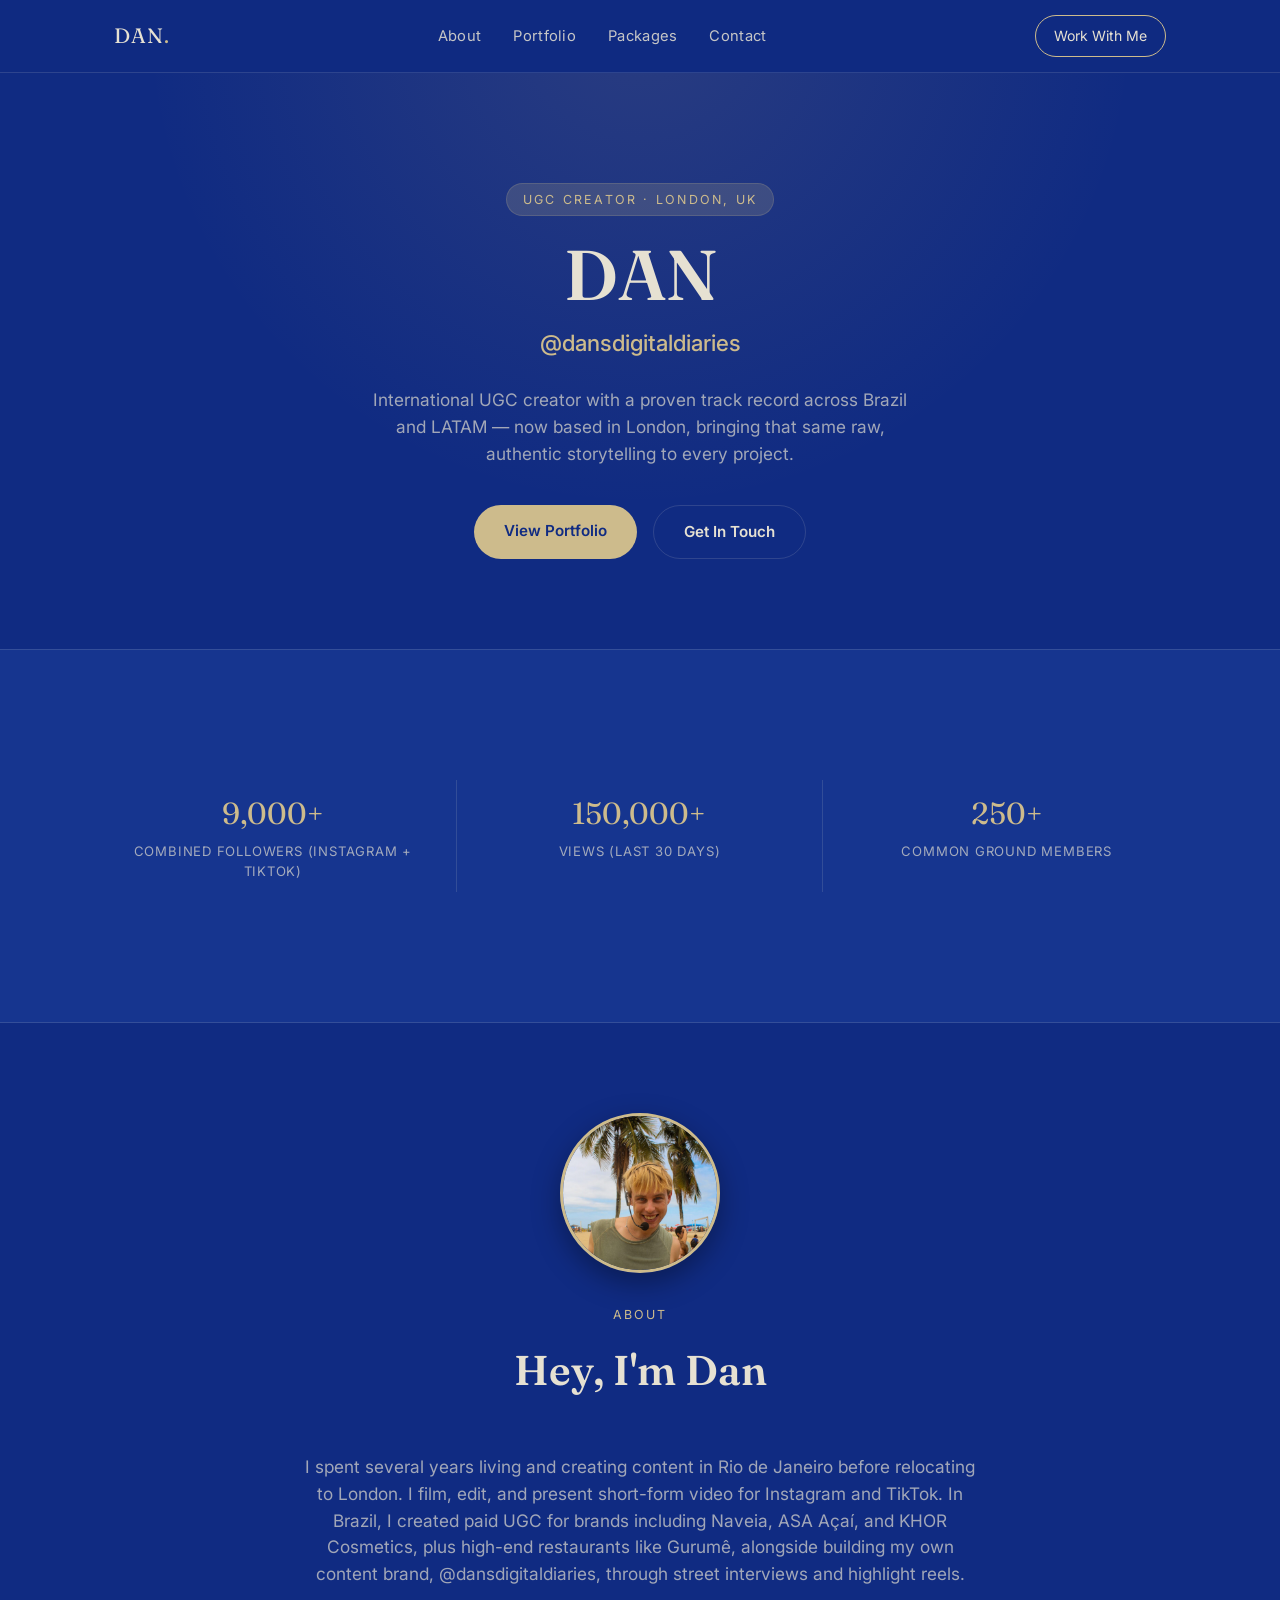
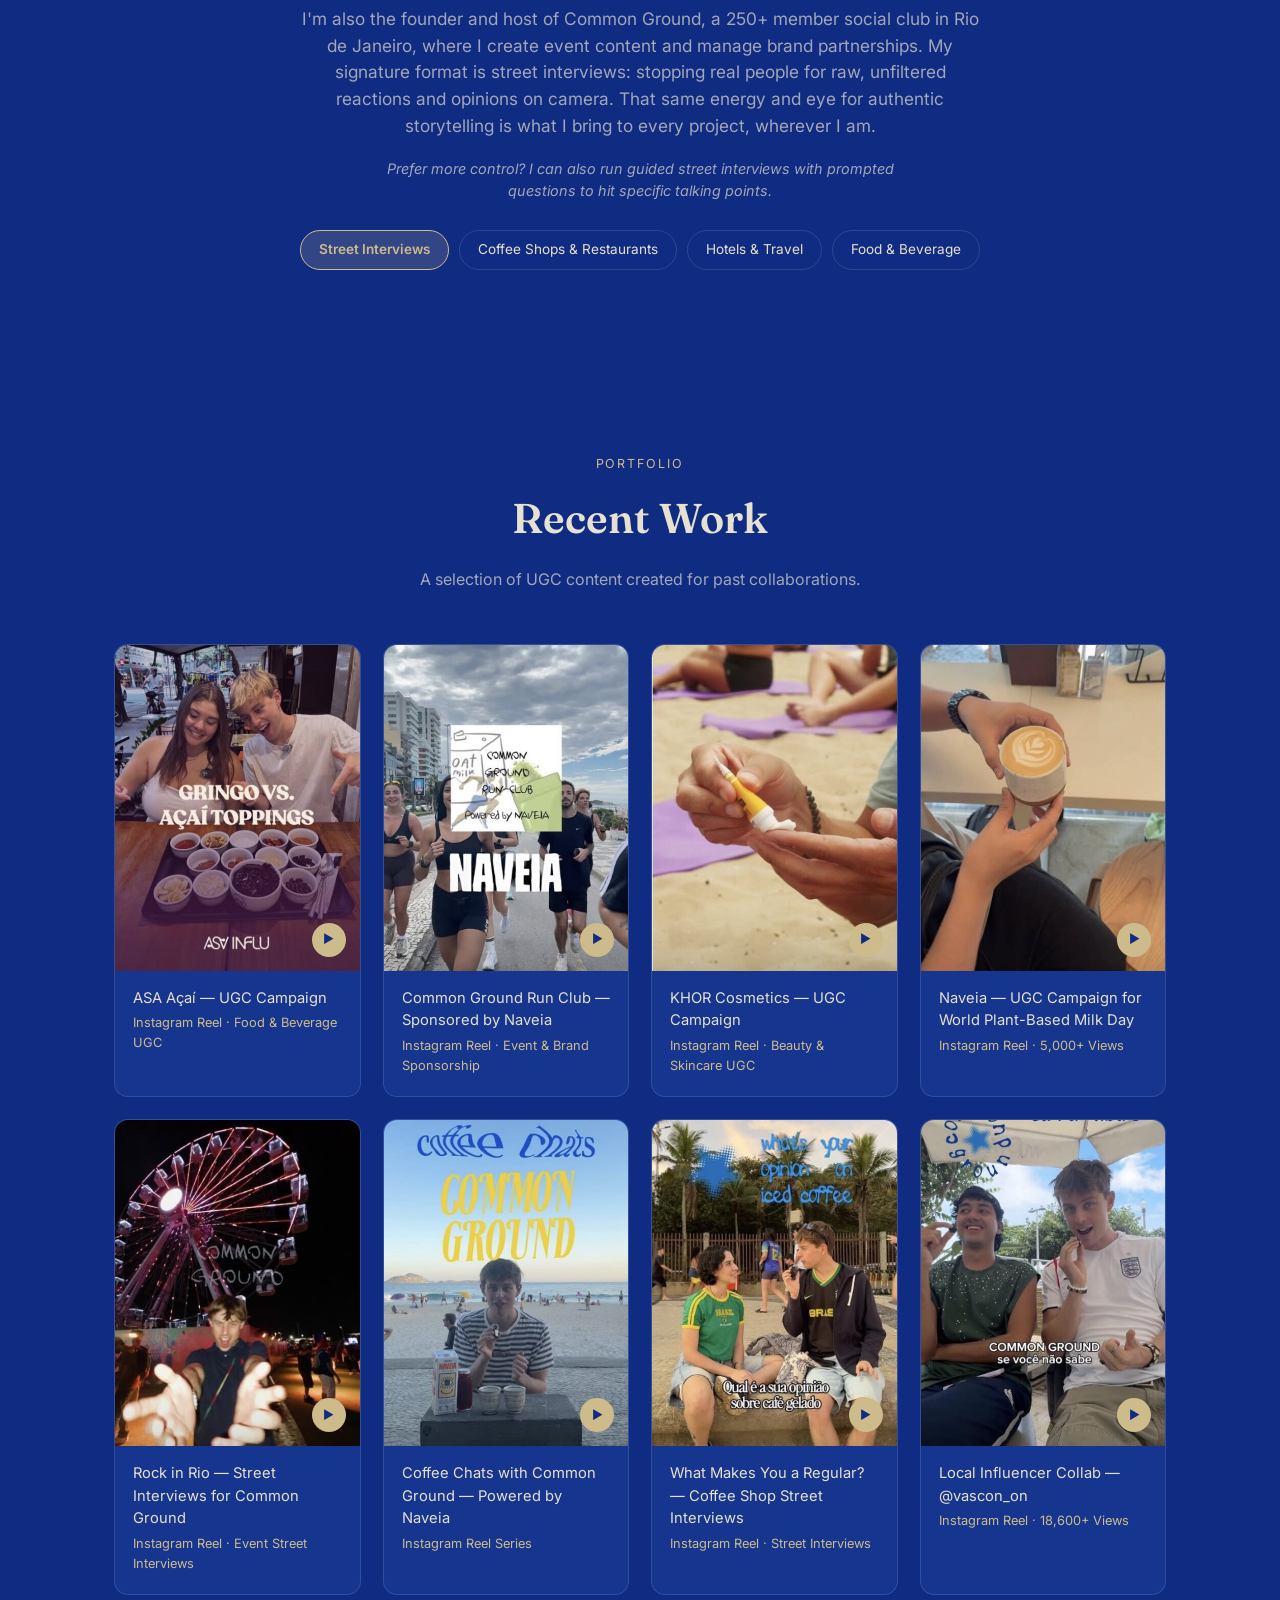
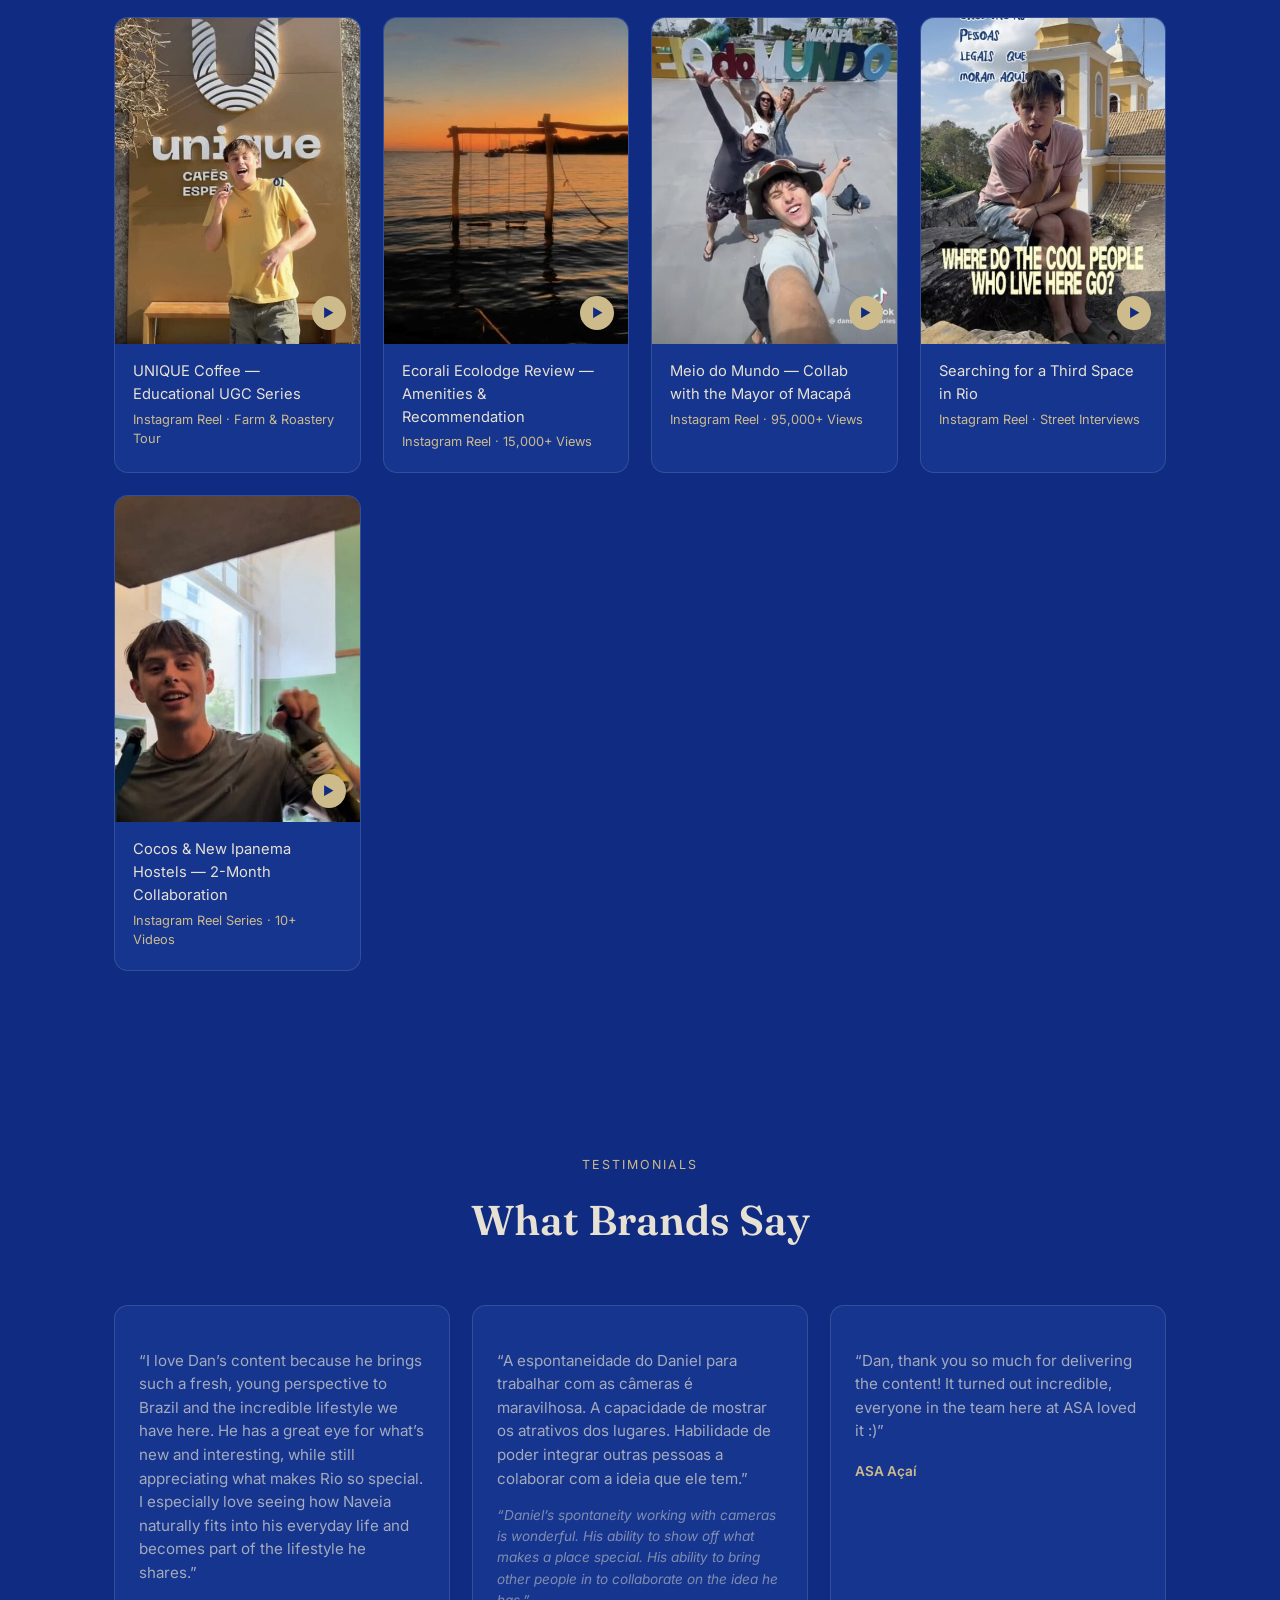
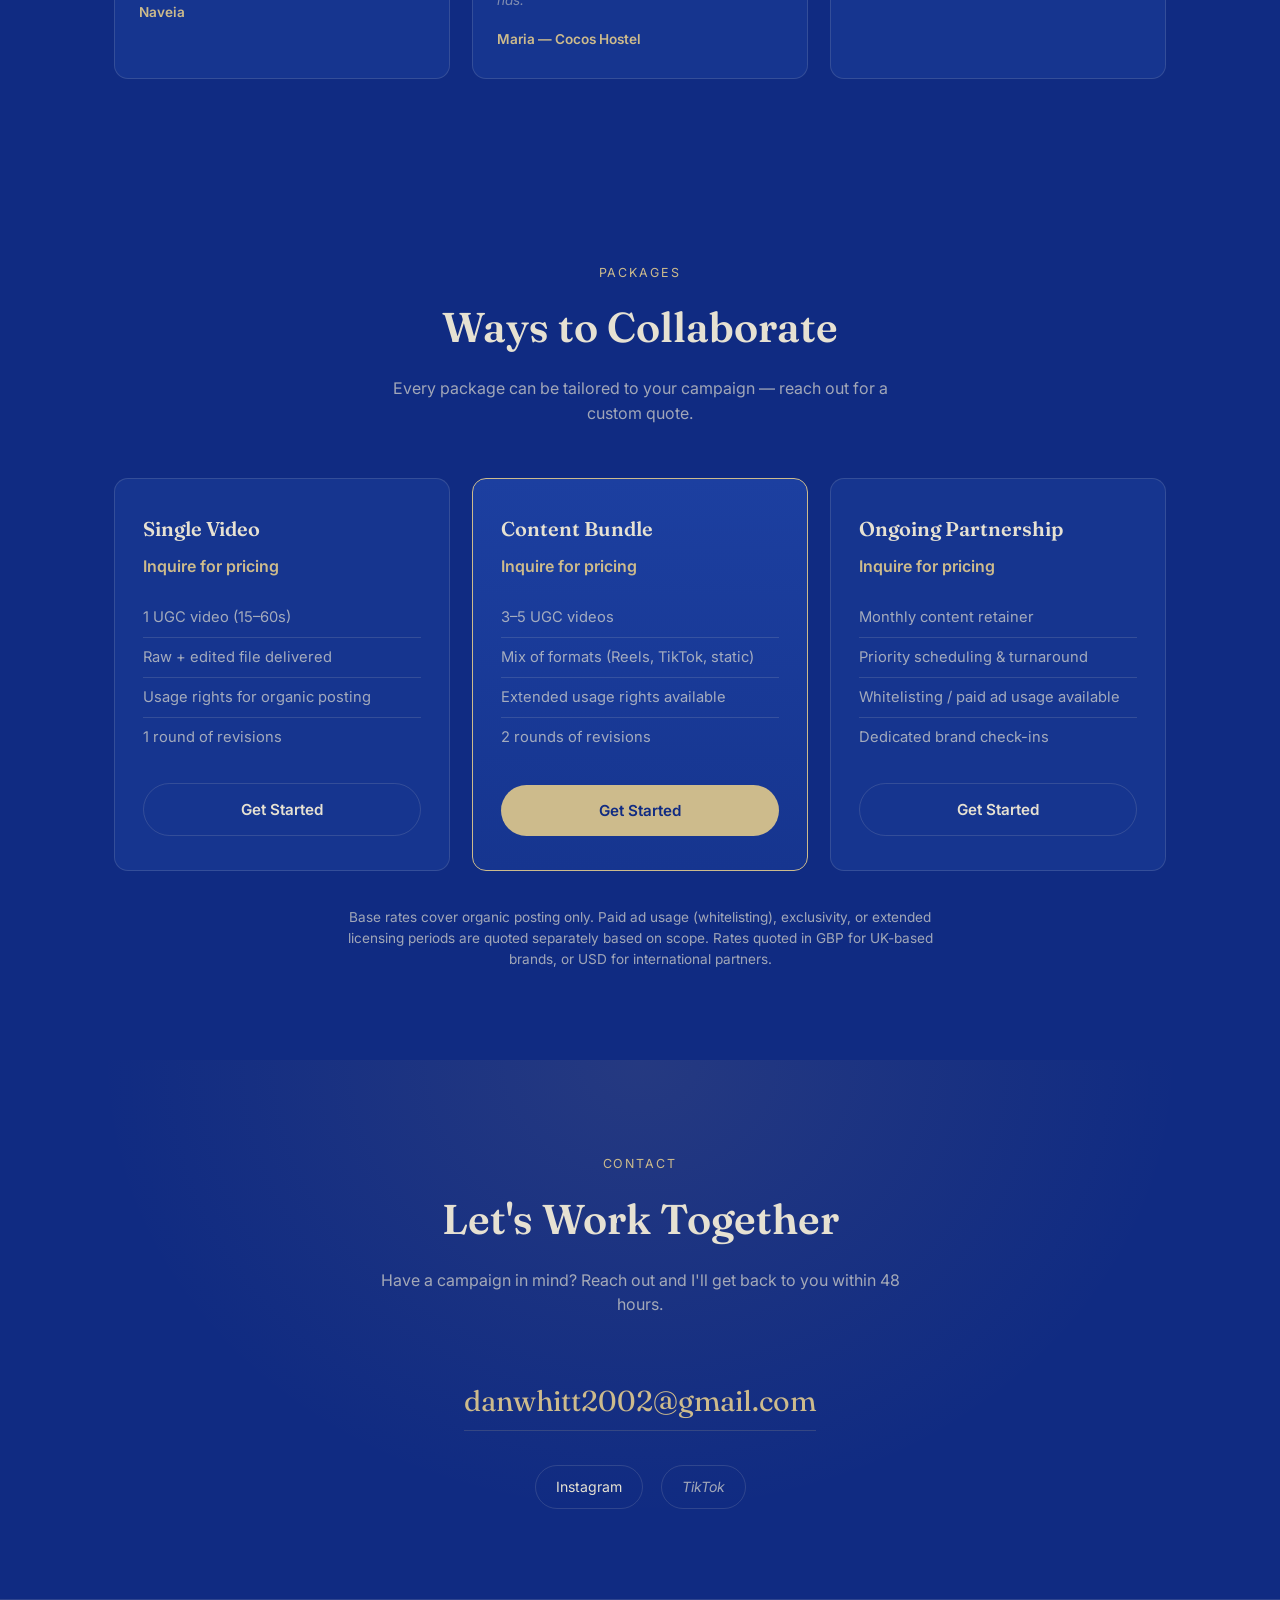
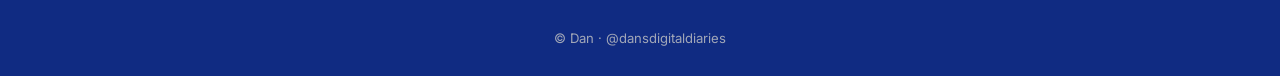
==== index.html @ 5a1e7d9e "Remove YouTube link (not an active platform) Co-Authored-By: Claude Sonnet 5 <noreply@anthropic.com>" ====
<!doctype html>
<html lang="en">
<head>
  <meta charset="UTF-8" />
  <meta name="viewport" content="width=device-width, initial-scale=1.0" />
  <title>DAN — @dansdigitaldiaries | UGC Creator, London</title>
  <meta name="description" content="UGC creator based in London, with a proven track record creating content for hospitality and food &amp; beverage brands across Brazil, Colombia, and Panama." />
  <link rel="preconnect" href="https://fonts.googleapis.com" />
  <link rel="preconnect" href="https://fonts.gstatic.com" crossorigin />
  <link href="https://fonts.googleapis.com/css2?family=Fraunces:wght@500;600&family=Inter:wght@400;500;600;700&display=swap" rel="stylesheet" />
  <link rel="stylesheet" href="styles.css" />
</head>
<body>

  <header id="site-header">
    <nav class="wrap">
      <a href="#top" class="brand">DAN<span>.</span></a>
      <div class="nav-links">
        <a href="#about">About</a>
        <a href="#portfolio">Portfolio</a>
        <a href="#packages">Packages</a>
        <a href="#contact">Contact</a>
      </div>
      <a href="#contact" class="nav-cta">Work With Me</a>
      <button class="menu-toggle" id="menu-toggle" aria-label="Toggle menu">&#9776;</button>
    </nav>
  </header>

  <main id="top">

    <!-- HERO -->
    <section class="hero">
      <div class="wrap">
        <span class="eyebrow">UGC Creator &middot; London, UK</span>
        <h1>DAN</h1>
        <div class="handle">@dansdigitaldiaries</div>
        <p class="tagline">
          International UGC creator with a proven track record across Brazil and
          LATAM &mdash; now based in London, bringing that same raw, authentic
          storytelling to every project.
        </p>
        <div class="hero-ctas">
          <a href="#portfolio" class="btn btn-primary">View Portfolio</a>
          <a href="#contact" class="btn btn-secondary">Get In Touch</a>
        </div>
      </div>
    </section>

    <!-- STATS -->
    <section class="stats">
      <div class="wrap stats-grid">
        <!-- TODO: fill in remaining numbers, or delete stats you don't want to show -->
        <div class="stat">
          <div class="num">9,000+</div>
          <div class="label">Combined Followers (Instagram + TikTok)</div>
        </div>
        <div class="stat">
          <div class="num">150,000+</div>
          <div class="label">Views (Last 30 Days)</div>
        </div>
        <div class="stat">
          <div class="num">250+</div>
          <div class="label">Common Ground Members</div>
        </div>
      </div>
    </section>

    <!-- ABOUT -->
    <section id="about">
      <div class="wrap">
        <div class="about-photo">
          <img src="images/about-photo.jpg" alt="Dan hosting a street interview on the beach in Rio de Janeiro" />
        </div>
        <div class="section-head">
          <span class="eyebrow">About</span>
          <h2>Hey, I'm Dan</h2>
        </div>
        <p class="about-body">
          I spent several years living and creating content in Rio de Janeiro before
          relocating to London. I film, edit, and present short-form video for
          Instagram and TikTok. In Brazil, I created paid UGC for brands including
          Naveia, ASA A&ccedil;a&iacute;, and KHOR Cosmetics, plus high-end restaurants
          like Gurum&ecirc;, alongside building my own content brand,
          @dansdigitaldiaries, through street interviews and highlight reels.
        </p>
        <p class="about-body">
          I'm also the founder and host of Common Ground, a 250+ member social club
          in Rio de Janeiro, where I create event content and manage brand partnerships.
          My signature format is street interviews: stopping real people for raw,
          unfiltered reactions and opinions on camera. That same energy and eye for
          authentic storytelling is what I bring to every project, wherever I am.
        </p>
        <p class="about-note">
          Prefer more control? I can also run guided street interviews with prompted
          questions to hit specific talking points.
        </p>
        <div class="niche-tags">
          <span class="niche-specialty">Street Interviews</span>
          <span>Coffee Shops &amp; Restaurants</span>
          <span>Hotels &amp; Travel</span>
          <span>Food &amp; Beverage</span>
        </div>
      </div>
    </section>

    <!-- PORTFOLIO -->
    <section id="portfolio">
      <div class="wrap">
        <div class="section-head">
          <span class="eyebrow">Portfolio</span>
          <h2>Recent Work</h2>
          <p>A selection of UGC content created for past collaborations.</p>
        </div>
        <div class="portfolio-grid">
          <!--
            TODO: repeat this card for each piece of content.
            Swap the <a href> for the real video/post link, and replace the thumb text
            with a background-image (or an embedded <iframe> for TikTok/YouTube).
          -->
          <a class="portfolio-card" href="https://www.instagram.com/reel/DfIjsjmS9Ih/?hvrq=MTAxcG14MmdkbHpsYQ==" target="_blank" rel="noopener">
            <div class="portfolio-thumb has-image">
              <img src="images/asa-acai.jpg" alt="Gringo vs. Açaí Toppings — Dan and a friend with a tray of açaí toppings for ASA Açaí" />
            </div>
            <div class="portfolio-info">
              <div class="cap">ASA A&ccedil;a&iacute; &mdash; UGC Campaign</div>
              <div class="meta">Instagram Reel &middot; Food &amp; Beverage UGC</div>
            </div>
          </a>
          <a class="portfolio-card" href="https://www.instagram.com/reel/DeZMuOWSxI6/?jplx=ZDN0OG1sOGdib25m" target="_blank" rel="noopener">
            <div class="portfolio-thumb has-image">
              <img src="images/run-club.jpg" alt="Common Ground Run Club, powered by Naveia, group run along the Rio waterfront" />
            </div>
            <div class="portfolio-info">
              <div class="cap">Common Ground Run Club &mdash; Sponsored by Naveia</div>
              <div class="meta">Instagram Reel &middot; Event &amp; Brand Sponsorship</div>
            </div>
          </a>
          <a class="portfolio-card" href="https://www.instagram.com/reel/Dfap5sQhSQ2/?knvt=dmx6dmtxdDZqaGp2" target="_blank" rel="noopener">
            <div class="portfolio-thumb has-image">
              <img src="images/khor.jpg" alt="Applying KHOR Cosmetics sunscreen on the beach, UGC collab" />
            </div>
            <div class="portfolio-info">
              <div class="cap">KHOR Cosmetics &mdash; UGC Campaign</div>
              <div class="meta">Instagram Reel &middot; Beauty &amp; Skincare UGC</div>
            </div>
          </a>
          <a class="portfolio-card" href="https://www.instagram.com/reel/DcV8kQiJ_xF/?stkn=dXg3em9vYXdtbnZu" target="_blank" rel="noopener">
            <div class="portfolio-thumb has-image">
              <img src="images/naveia-coffee-crawl.jpg" alt="Holding a latte at one of the cafes on the Naveia Rio coffee crawl" />
            </div>
            <div class="portfolio-info">
              <div class="cap">Naveia &mdash; UGC Campaign for World Plant-Based Milk Day</div>
              <div class="meta">Instagram Reel &middot; 5,000+ Views</div>
            </div>
          </a>
          <a class="portfolio-card" href="https://www.instagram.com/reel/Dc1n9Q_y5s_/?jplx=Yzd3ZXZlcWZxMjdy" target="_blank" rel="noopener">
            <div class="portfolio-thumb has-image">
              <img src="images/rock-in-rio.jpg" alt="Dan at Rock in Rio with the festival ferris wheel and Common Ground sign behind him" />
            </div>
            <div class="portfolio-info">
              <div class="cap">Rock in Rio &mdash; Street Interviews for Common Ground</div>
              <div class="meta">Instagram Reel &middot; Event Street Interviews</div>
            </div>
          </a>
          <a class="portfolio-card" href="https://www.instagram.com/reel/DbN8LhvyVzY/?gwpx=MWlobTFpODdrNGFqcA==" target="_blank" rel="noopener">
            <div class="portfolio-thumb has-image">
              <img src="images/coffee-chats.jpg" alt="Coffee Chats with Common Ground, a series powered by Naveia, filmed on Copacabana beach" />
            </div>
            <div class="portfolio-info">
              <div class="cap">Coffee Chats with Common Ground &mdash; Powered by Naveia</div>
              <div class="meta">Instagram Reel Series</div>
            </div>
          </a>
          <a class="portfolio-card" href="https://www.instagram.com/reel/DadVj8aSujp/?hvrq=eWVoeDluNDVndTc=" target="_blank" rel="noopener">
            <div class="portfolio-thumb has-image">
              <img src="images/iced-coffee-opinion.jpg" alt="Dan interviewing someone on their opinion of iced coffee, street interview style" />
            </div>
            <div class="portfolio-info">
              <div class="cap">What Makes You a Regular? &mdash; Coffee Shop Street Interviews</div>
              <div class="meta">Instagram Reel &middot; Street Interviews</div>
            </div>
          </a>
          <a class="portfolio-card" href="https://www.instagram.com/reel/DZxbI_6ySsY/?cnvx=NXN3NHdzdjE2Z3F6" target="_blank" rel="noopener">
            <div class="portfolio-thumb has-image">
              <img src="images/vascon.jpg" alt="Dan and Brazilian influencer @vascon_on introducing Common Ground" />
            </div>
            <div class="portfolio-info">
              <div class="cap">Local Influencer Collab &mdash; @vascon_on</div>
              <div class="meta">Instagram Reel &middot; 18,600+ Views</div>
            </div>
          </a>
          <a class="portfolio-card" href="https://www.instagram.com/reel/Db5sVARS_AE/?stkn=MWN2d3IxZzF5ZnFydg==" target="_blank" rel="noopener">
            <div class="portfolio-thumb has-image">
              <img src="images/unique-coffee.jpg" alt="Dan outside UNIQUE Cafés Especiais in São Lourenço, Minas Gerais" />
            </div>
            <div class="portfolio-info">
              <div class="cap">UNIQUE Coffee &mdash; Educational UGC Series</div>
              <div class="meta">Instagram Reel &middot; Farm &amp; Roastery Tour</div>
            </div>
          </a>
          <a class="portfolio-card" href="https://www.instagram.com/reel/DC9V8kOu9NS/?stkn=MWdoemQwd2xtZWt5Mg==" target="_blank" rel="noopener">
            <div class="portfolio-thumb has-image">
              <img src="images/ecorali.jpg" alt="Sunset over the water at Ecorali Ecolodge, Colombia" />
            </div>
            <div class="portfolio-info">
              <div class="cap">Ecorali Ecolodge Review &mdash; Amenities &amp; Recommendation</div>
              <div class="meta">Instagram Reel &middot; 15,000+ Views</div>
            </div>
          </a>
          <a class="portfolio-card" href="https://www.instagram.com/reel/DIyXXO2RkKg/?stkn=MTg4cnplMnRvcWhzaQ==" target="_blank" rel="noopener">
            <div class="portfolio-thumb has-image">
              <img src="images/meio-do-mundo.jpg" alt="Dan and friends celebrating at the Meio do Mundo (Equator line) monument in Macapá" />
            </div>
            <div class="portfolio-info">
              <div class="cap">Meio do Mundo &mdash; Collab with the Mayor of Macap&aacute;</div>
              <div class="meta">Instagram Reel &middot; 95,000+ Views</div>
            </div>
          </a>
          <a class="portfolio-card" href="https://www.instagram.com/reel/DcdtFJly0Lu/?evlk=eDI1YTNiajA1dHBu" target="_blank" rel="noopener">
            <div class="portfolio-thumb has-image">
              <img src="images/third-space.jpg" alt="Dan asking where the cool people who live here go, searching for a third space in Rio" />
            </div>
            <div class="portfolio-info">
              <div class="cap">Searching for a Third Space in Rio</div>
              <div class="meta">Instagram Reel &middot; Street Interviews</div>
            </div>
          </a>
          <a class="portfolio-card" href="https://www.instagram.com/reel/DYIaSvtv-GI/?stkn=bzMyYXdreHN0azNq" target="_blank" rel="noopener">
            <div class="portfolio-thumb has-image">
              <img src="images/cocos-new-ipanema.jpg" alt="Dan presenting hostel amenities for Cocos &amp; New Ipanema Hostels" />
            </div>
            <div class="portfolio-info">
              <div class="cap">Cocos &amp; New Ipanema Hostels &mdash; 2-Month Collaboration</div>
              <div class="meta">Instagram Reel Series &middot; 10+ Videos</div>
            </div>
          </a>
        </div>
      </div>
    </section>

    <!-- TESTIMONIALS (optional — delete this whole <section> if you don't have quotes yet) -->
    <section id="testimonials">
      <div class="wrap">
        <div class="section-head">
          <span class="eyebrow">Testimonials</span>
          <h2>What Brands Say</h2>
        </div>
        <div class="testimonial-grid">
          <div class="testimonial-card">
            <p class="quote">&ldquo;I love Dan&rsquo;s content because he brings such a fresh, young
            perspective to Brazil and the incredible lifestyle we have here. He has a great eye
            for what&rsquo;s new and interesting, while still appreciating what makes Rio so
            special. I especially love seeing how Naveia naturally fits into his everyday life
            and becomes part of the lifestyle he shares.&rdquo;</p>
            <div class="who">Naveia</div>
          </div>
          <div class="testimonial-card">
            <p class="quote">&ldquo;A espontaneidade do Daniel para trabalhar com as c&acirc;meras &eacute;
            maravilhosa. A capacidade de mostrar os atrativos dos lugares. Habilidade de poder
            integrar outras pessoas a colaborar com a ideia que ele tem.&rdquo;</p>
            <p class="quote quote-translation">&ldquo;Daniel&rsquo;s spontaneity working with cameras
            is wonderful. His ability to show off what makes a place special. His ability to bring
            other people in to collaborate on the idea he has.&rdquo;</p>
            <div class="who">Maria &mdash; Cocos Hostel</div>
          </div>
          <div class="testimonial-card">
            <p class="quote">&ldquo;Dan, thank you so much for delivering the content! It turned
            out incredible, everyone in the team here at ASA loved it :)&rdquo;</p>
            <div class="who">ASA A&ccedil;a&iacute;</div>
          </div>
        </div>
      </div>
    </section>

    <!-- PACKAGES -->
    <section id="packages">
      <div class="wrap">
        <div class="section-head">
          <span class="eyebrow">Packages</span>
          <h2>Ways to Collaborate</h2>
          <p>Every package can be tailored to your campaign — reach out for a custom quote.</p>
        </div>
        <div class="package-grid">
          <div class="package-card">
            <h3>Single Video</h3>
            <div class="price">Inquire for pricing</div>
            <ul>
              <li>1 UGC video (15&ndash;60s)</li>
              <li>Raw + edited file delivered</li>
              <li>Usage rights for organic posting</li>
              <li>1 round of revisions</li>
            </ul>
            <a href="#contact" class="btn btn-secondary">Get Started</a>
          </div>
          <div class="package-card featured">
            <h3>Content Bundle</h3>
            <div class="price">Inquire for pricing</div>
            <ul>
              <li>3&ndash;5 UGC videos</li>
              <li>Mix of formats (Reels, TikTok, static)</li>
              <li>Extended usage rights available</li>
              <li>2 rounds of revisions</li>
            </ul>
            <a href="#contact" class="btn btn-primary">Get Started</a>
          </div>
          <div class="package-card">
            <h3>Ongoing Partnership</h3>
            <div class="price">Inquire for pricing</div>
            <ul>
              <li>Monthly content retainer</li>
              <li>Priority scheduling &amp; turnaround</li>
              <li>Whitelisting / paid ad usage available</li>
              <li>Dedicated brand check-ins</li>
            </ul>
            <a href="#contact" class="btn btn-secondary">Get Started</a>
          </div>
        </div>
        <p class="packages-note">
          Base rates cover organic posting only. Paid ad usage (whitelisting), exclusivity,
          or extended licensing periods are quoted separately based on scope. Rates quoted in
          GBP for UK-based brands, or USD for international partners.
        </p>
      </div>
    </section>

    <!-- CONTACT -->
    <section id="contact" class="contact">
      <div class="wrap">
        <div class="section-head">
          <span class="eyebrow">Contact</span>
          <h2>Let's Work Together</h2>
          <p>Have a campaign in mind? Reach out and I'll get back to you within 48 hours.</p>
        </div>
        <a href="mailto:danwhitt2002@gmail.com" class="contact-email">danwhitt2002@gmail.com</a>
        <div class="social-row">
          <a href="https://instagram.com/dansdigitaldiaries" target="_blank" rel="noopener">Instagram</a>
          <!-- TODO: add/remove other platforms -->
          <a href="#" class="placeholder" target="_blank" rel="noopener">TikTok</a>
        </div>
      </div>
    </section>

  </main>

  <footer>
    <div class="wrap">&copy; <span id="year"></span> Dan &middot; @dansdigitaldiaries</div>
  </footer>

  <script src="script.js"></script>
</body>
</html>
---- styles.css ----
:root {
  --navy-900: #102b82;
  --navy-800: #16358f;
  --navy-700: #1c3fa0;
  --navy-600: #234aad;
  --navy-500: #2c4bab;
  --line: rgba(230, 225, 210, 0.14);
  --cream: #e6e1d2;
  --cream-dim: rgba(230, 225, 210, 0.68);
  --accent: #cdbb8c;
  --accent-dim: rgba(205, 187, 140, 0.18);
  --max-w: 1100px;
  --radius: 14px;
}

* {
  box-sizing: border-box;
}

html {
  scroll-behavior: smooth;
}

body {
  margin: 0;
  background: var(--navy-900);
  color: var(--cream);
  font-family: "Inter", -apple-system, BlinkMacSystemFont, "Segoe UI", sans-serif;
  line-height: 1.55;
}

h1, h2, h3 {
  font-family: "Fraunces", Georgia, serif;
  font-weight: 600;
  margin: 0;
}

a {
  color: inherit;
  text-decoration: none;
}

img {
  max-width: 100%;
  display: block;
}

.wrap {
  max-width: var(--max-w);
  margin: 0 auto;
  padding: 0 24px;
}

.placeholder {
  color: var(--cream-dim);
  font-style: italic;
}

/* Nav */
header {
  position: sticky;
  top: 0;
  z-index: 50;
  background: rgba(16, 43, 130, 0.85);
  backdrop-filter: blur(10px);
  border-bottom: 1px solid var(--line);
}

nav.wrap {
  display: flex;
  align-items: center;
  justify-content: space-between;
  height: 72px;
}

.brand {
  font-family: "Fraunces", Georgia, serif;
  font-size: 1.3rem;
  letter-spacing: 0.04em;
}

.brand span {
  color: var(--accent);
}

.nav-links {
  display: flex;
  gap: 32px;
  font-size: 0.92rem;
  letter-spacing: 0.02em;
}

.nav-links a {
  opacity: 0.85;
  transition: opacity 0.2s;
}

.nav-links a:hover {
  opacity: 1;
  color: var(--accent);
}

.nav-cta {
  border: 1px solid var(--accent);
  padding: 9px 18px;
  border-radius: 999px;
  font-size: 0.88rem;
}

.nav-cta:hover {
  background: var(--accent);
  color: var(--navy-900);
}

.menu-toggle {
  display: none;
  background: none;
  border: none;
  color: var(--cream);
  font-size: 1.5rem;
  cursor: pointer;
}

/* Hero */
.hero {
  padding: 110px 0 90px;
  text-align: center;
  background:
    radial-gradient(ellipse at 50% -10%, rgba(224, 185, 120, 0.12), transparent 55%),
    var(--navy-900);
}

.hero .eyebrow {
  display: inline-block;
  color: var(--accent);
  letter-spacing: 0.18em;
  text-transform: uppercase;
  font-size: 0.78rem;
  margin-bottom: 22px;
  border: 1px solid var(--accent-dim);
  background: var(--accent-dim);
  padding: 6px 16px;
  border-radius: 999px;
}

.hero h1 {
  font-size: clamp(2.6rem, 6vw, 4.4rem);
  line-height: 1.05;
}

.hero .handle {
  color: var(--accent);
  font-size: clamp(1.1rem, 2.4vw, 1.4rem);
  margin-top: 14px;
  font-weight: 500;
}

.hero .tagline {
  max-width: 560px;
  margin: 26px auto 0;
  color: var(--cream-dim);
  font-size: 1.08rem;
}

.hero-ctas {
  margin-top: 38px;
  display: flex;
  gap: 16px;
  justify-content: center;
  flex-wrap: wrap;
}

.btn {
  padding: 14px 30px;
  border-radius: 999px;
  font-size: 0.95rem;
  font-weight: 600;
  transition: transform 0.15s, background 0.2s, color 0.2s;
  display: inline-block;
}

.btn:hover {
  transform: translateY(-2px);
}

.btn-primary {
  background: var(--accent);
  color: var(--navy-900);
}

.btn-secondary {
  border: 1px solid var(--line);
  color: var(--cream);
}

.btn-secondary:hover {
  border-color: var(--accent);
  color: var(--accent);
}

/* Stats */
.stats {
  border-top: 1px solid var(--line);
  border-bottom: 1px solid var(--line);
  background: var(--navy-800);
}

.stats-grid {
  display: grid;
  grid-template-columns: repeat(3, 1fr);
  padding: 40px 0;
}

.stat {
  text-align: center;
  padding: 10px 12px;
  border-right: 1px solid var(--line);
}

.stat:last-child {
  border-right: none;
}

.stat .num {
  font-family: "Fraunces", Georgia, serif;
  font-size: 1.9rem;
  color: var(--accent);
}

.stat .label {
  font-size: 0.82rem;
  color: var(--cream-dim);
  margin-top: 4px;
  text-transform: uppercase;
  letter-spacing: 0.06em;
}

/* Section shared */
section {
  padding: 90px 0;
}

.section-head {
  text-align: center;
  margin-bottom: 52px;
}

.section-head .eyebrow {
  color: var(--accent);
  text-transform: uppercase;
  letter-spacing: 0.16em;
  font-size: 0.78rem;
}

.section-head h2 {
  font-size: clamp(1.9rem, 4vw, 2.6rem);
  margin-top: 12px;
}

.section-head p {
  color: var(--cream-dim);
  max-width: 520px;
  margin: 16px auto 0;
}

/* About */
.about-photo {
  display: flex;
  justify-content: center;
  margin-bottom: 28px;
}

.about-photo img {
  width: 160px;
  height: 160px;
  border-radius: 50%;
  object-fit: cover;
  object-position: center 22%;
  border: 3px solid var(--accent);
  box-shadow: 0 10px 28px rgba(0, 0, 0, 0.35);
}

.about-body {
  max-width: 680px;
  margin: 0 auto;
  text-align: center;
  font-size: 1.08rem;
  color: var(--cream-dim);
}

.about-body + .about-body {
  margin-top: 18px;
}

.about-note {
  max-width: 520px;
  margin: 18px auto 0;
  text-align: center;
  font-size: 0.9rem;
  font-style: italic;
  color: var(--cream-dim);
}

.niche-tags {
  display: flex;
  gap: 10px;
  justify-content: center;
  flex-wrap: wrap;
  margin-top: 28px;
}

.niche-tags span {
  border: 1px solid var(--line);
  padding: 8px 18px;
  border-radius: 999px;
  font-size: 0.85rem;
  color: var(--cream);
}

.niche-specialty {
  border-color: var(--accent) !important;
  background: var(--accent-dim);
  color: var(--accent) !important;
  font-weight: 600;
}

/* Portfolio */
.portfolio-grid {
  display: grid;
  grid-template-columns: repeat(4, 1fr);
  gap: 22px;
}

.portfolio-card {
  background: var(--navy-800);
  border: 1px solid var(--line);
  border-radius: var(--radius);
  overflow: hidden;
  transition: border-color 0.2s, transform 0.2s;
}

.portfolio-card:hover {
  border-color: var(--accent);
  transform: translateY(-4px);
}

.portfolio-thumb {
  aspect-ratio: 9 / 12;
  background: linear-gradient(160deg, var(--navy-600), var(--navy-700));
  display: flex;
  align-items: center;
  justify-content: center;
  color: var(--cream-dim);
  font-size: 0.85rem;
  text-align: center;
  padding: 20px;
  position: relative;
}

.portfolio-thumb.has-image {
  padding: 0;
}

.portfolio-thumb.has-image img {
  width: 100%;
  height: 100%;
  object-fit: cover;
  object-position: center bottom;
}

.portfolio-thumb::after {
  content: "▶";
  position: absolute;
  bottom: 14px;
  right: 14px;
  width: 34px;
  height: 34px;
  border-radius: 50%;
  background: var(--accent);
  color: var(--navy-900);
  display: flex;
  align-items: center;
  justify-content: center;
  font-size: 0.75rem;
}

.portfolio-info {
  padding: 16px 18px 20px;
}

.portfolio-info .cap {
  font-size: 0.92rem;
  color: var(--cream);
}

.portfolio-info .meta {
  font-size: 0.8rem;
  color: var(--accent);
  margin-top: 4px;
}

/* Testimonials */
.testimonial-grid {
  display: grid;
  grid-template-columns: repeat(3, 1fr);
  gap: 22px;
}

.testimonial-card {
  background: var(--navy-800);
  border: 1px solid var(--line);
  border-radius: var(--radius);
  padding: 28px 24px;
}

.testimonial-card .quote {
  color: var(--cream-dim);
  font-size: 0.95rem;
}

.testimonial-card .quote-translation {
  margin-top: 12px;
  font-size: 0.85rem;
  font-style: italic;
  opacity: 0.75;
}

.testimonial-card .who {
  margin-top: 18px;
  color: var(--accent);
  font-size: 0.85rem;
  font-weight: 600;
}

/* Packages */
.package-grid {
  display: grid;
  grid-template-columns: repeat(3, 1fr);
  gap: 22px;
  align-items: stretch;
}

.package-card {
  background: var(--navy-800);
  border: 1px solid var(--line);
  border-radius: var(--radius);
  padding: 34px 28px;
  display: flex;
  flex-direction: column;
}

.package-card.featured {
  border-color: var(--accent);
  background: linear-gradient(180deg, var(--navy-700), var(--navy-800));
}

.package-card h3 {
  font-size: 1.25rem;
}

.package-card .price {
  color: var(--accent);
  font-size: 1rem;
  margin: 10px 0 20px;
  font-weight: 600;
}

.package-card ul {
  list-style: none;
  padding: 0;
  margin: 0 0 26px;
  flex-grow: 1;
}

.package-card li {
  color: var(--cream-dim);
  font-size: 0.92rem;
  padding: 8px 0;
  border-top: 1px solid var(--line);
}

.package-card li:first-child {
  border-top: none;
}

.package-card .btn {
  text-align: center;
}

.packages-note {
  max-width: 620px;
  margin: 36px auto 0;
  text-align: center;
  color: var(--cream-dim);
  font-size: 0.85rem;
}

/* Contact */
.contact {
  text-align: center;
  background: radial-gradient(ellipse at 50% 0%, rgba(224, 185, 120, 0.1), transparent 60%);
}

.contact-email {
  display: inline-block;
  margin-top: 10px;
  font-size: clamp(1.3rem, 3vw, 1.8rem);
  font-family: "Fraunces", Georgia, serif;
  color: var(--accent);
  border-bottom: 1px solid var(--accent-dim);
  padding-bottom: 6px;
}

.social-row {
  margin-top: 34px;
  display: flex;
  gap: 18px;
  justify-content: center;
  flex-wrap: wrap;
}

.social-row a {
  border: 1px solid var(--line);
  padding: 10px 20px;
  border-radius: 999px;
  font-size: 0.88rem;
}

.social-row a:hover {
  border-color: var(--accent);
  color: var(--accent);
}

footer {
  border-top: 1px solid var(--line);
  padding: 28px 0;
  text-align: center;
  color: var(--cream-dim);
  font-size: 0.82rem;
}

/* Responsive */
@media (max-width: 860px) {
  .portfolio-grid,
  .testimonial-grid,
  .package-grid {
    grid-template-columns: repeat(2, 1fr);
  }
}

@media (max-width: 680px) {
  .nav-links,
  .nav-cta {
    display: none;
  }
  .menu-toggle {
    display: block;
  }
  header.open .nav-links {
    display: flex;
    flex-direction: column;
    position: absolute;
    top: 72px;
    left: 0;
    right: 0;
    background: var(--navy-800);
    padding: 20px 24px 26px;
    border-bottom: 1px solid var(--line);
    gap: 18px;
  }
  header.open .nav-cta {
    display: none;
  }
  .stats-grid {
    grid-template-columns: repeat(1, 1fr);
  }
  .portfolio-grid,
  .testimonial-grid,
  .package-grid {
    grid-template-columns: 1fr;
  }
  .stat {
    border-right: none !important;
    border-bottom: 1px solid var(--line);
    padding-bottom: 20px;
  }
}
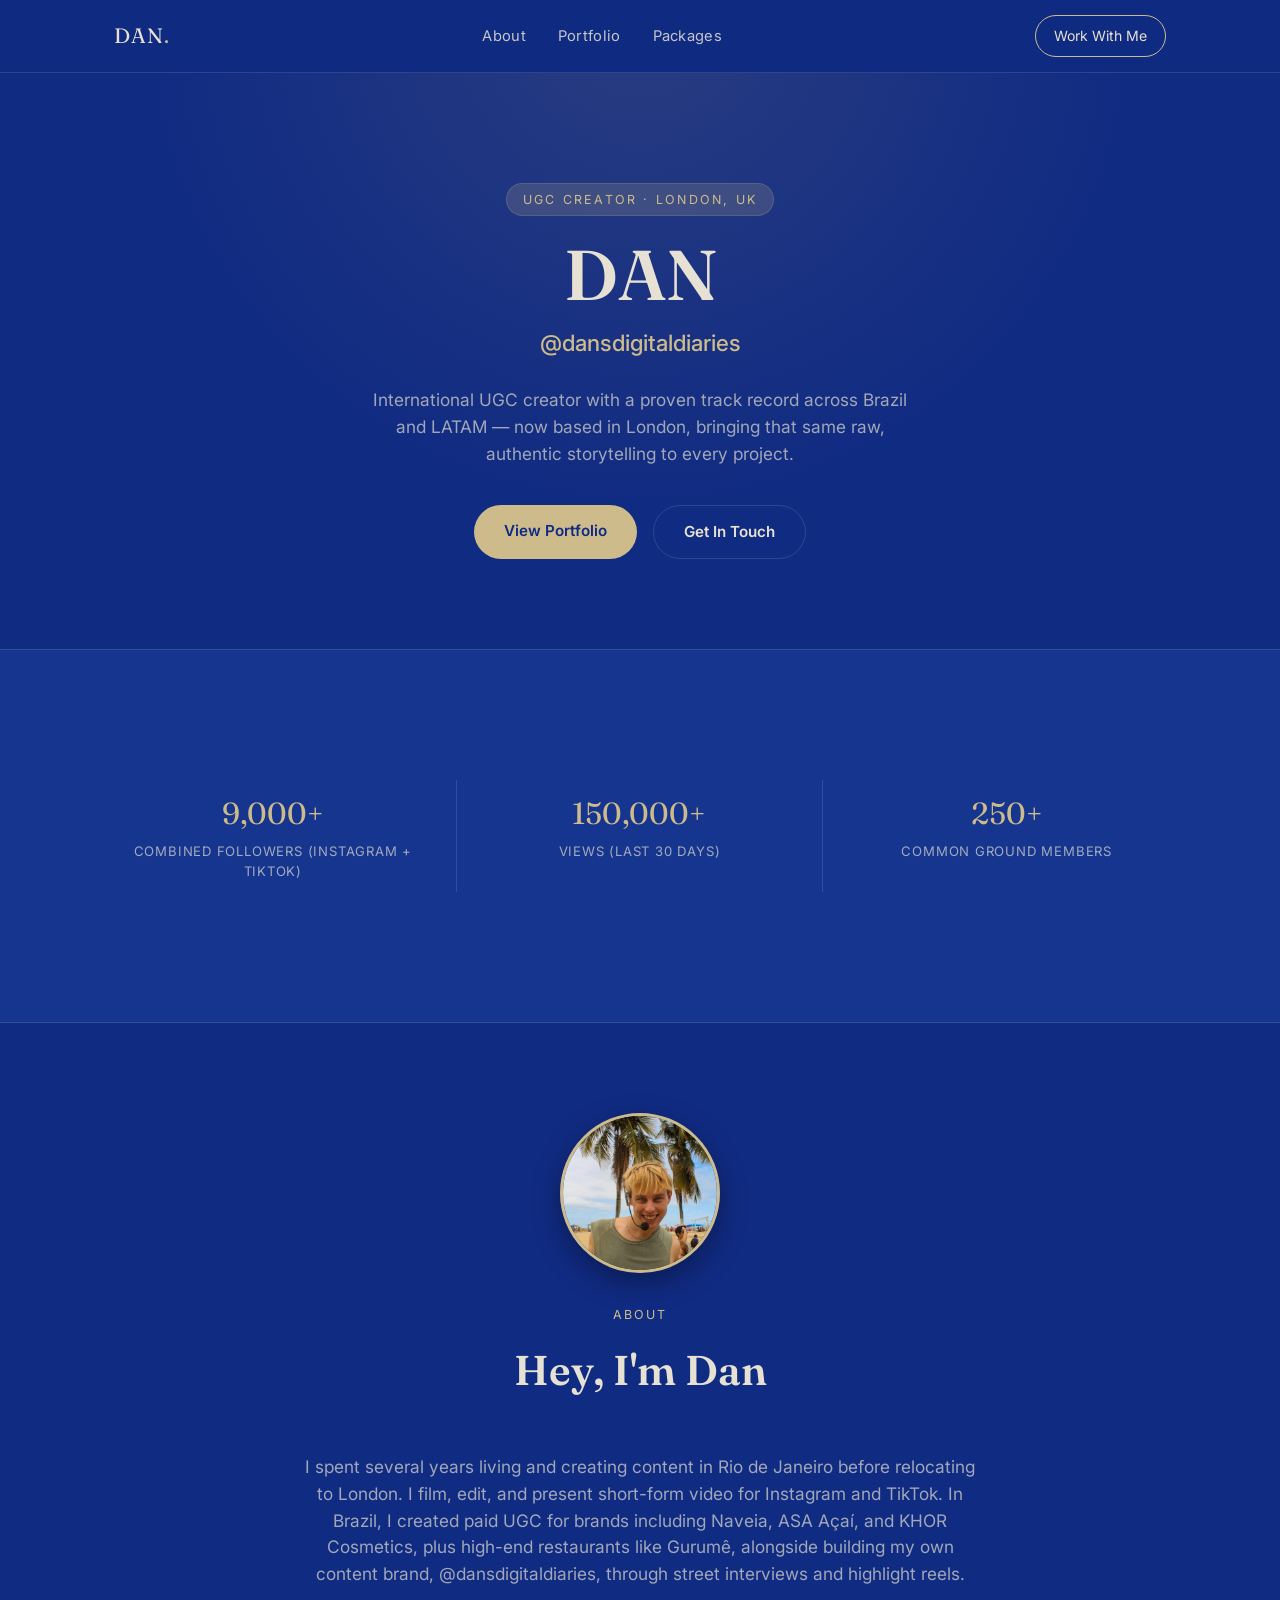
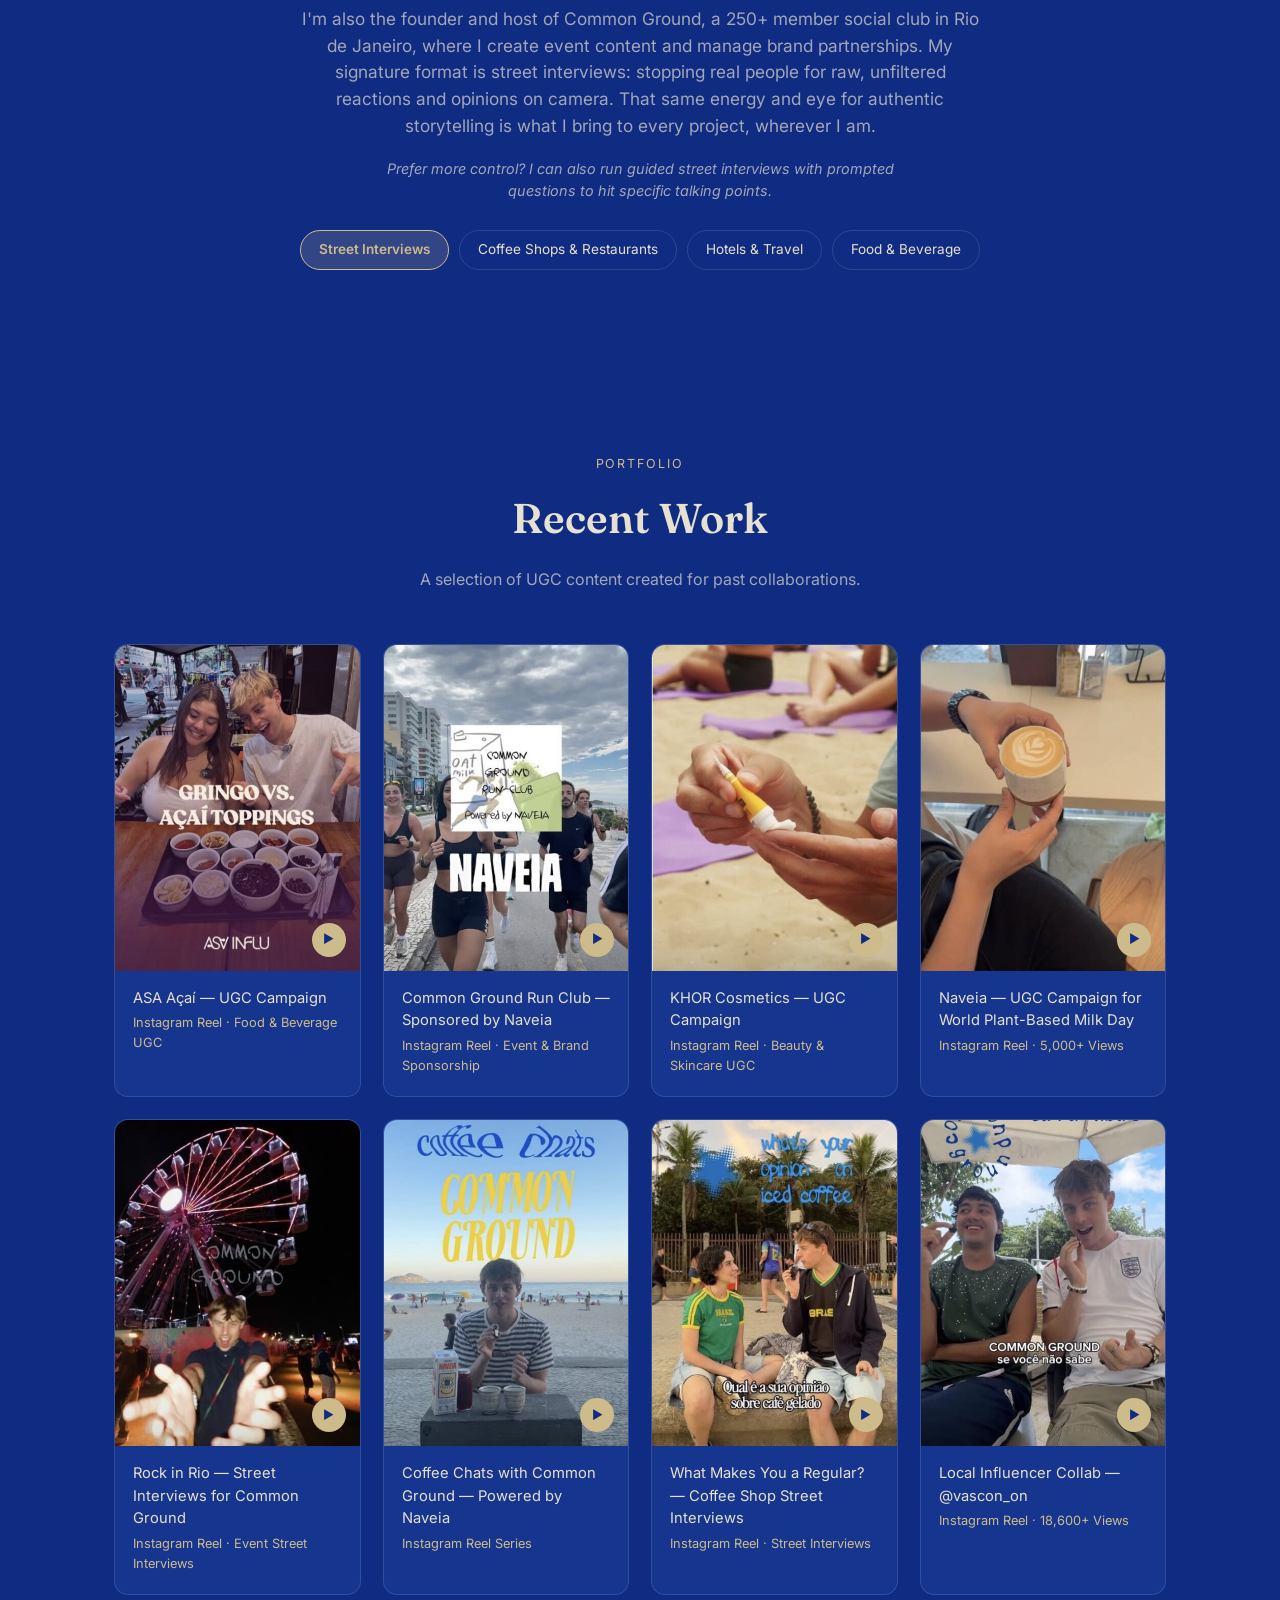
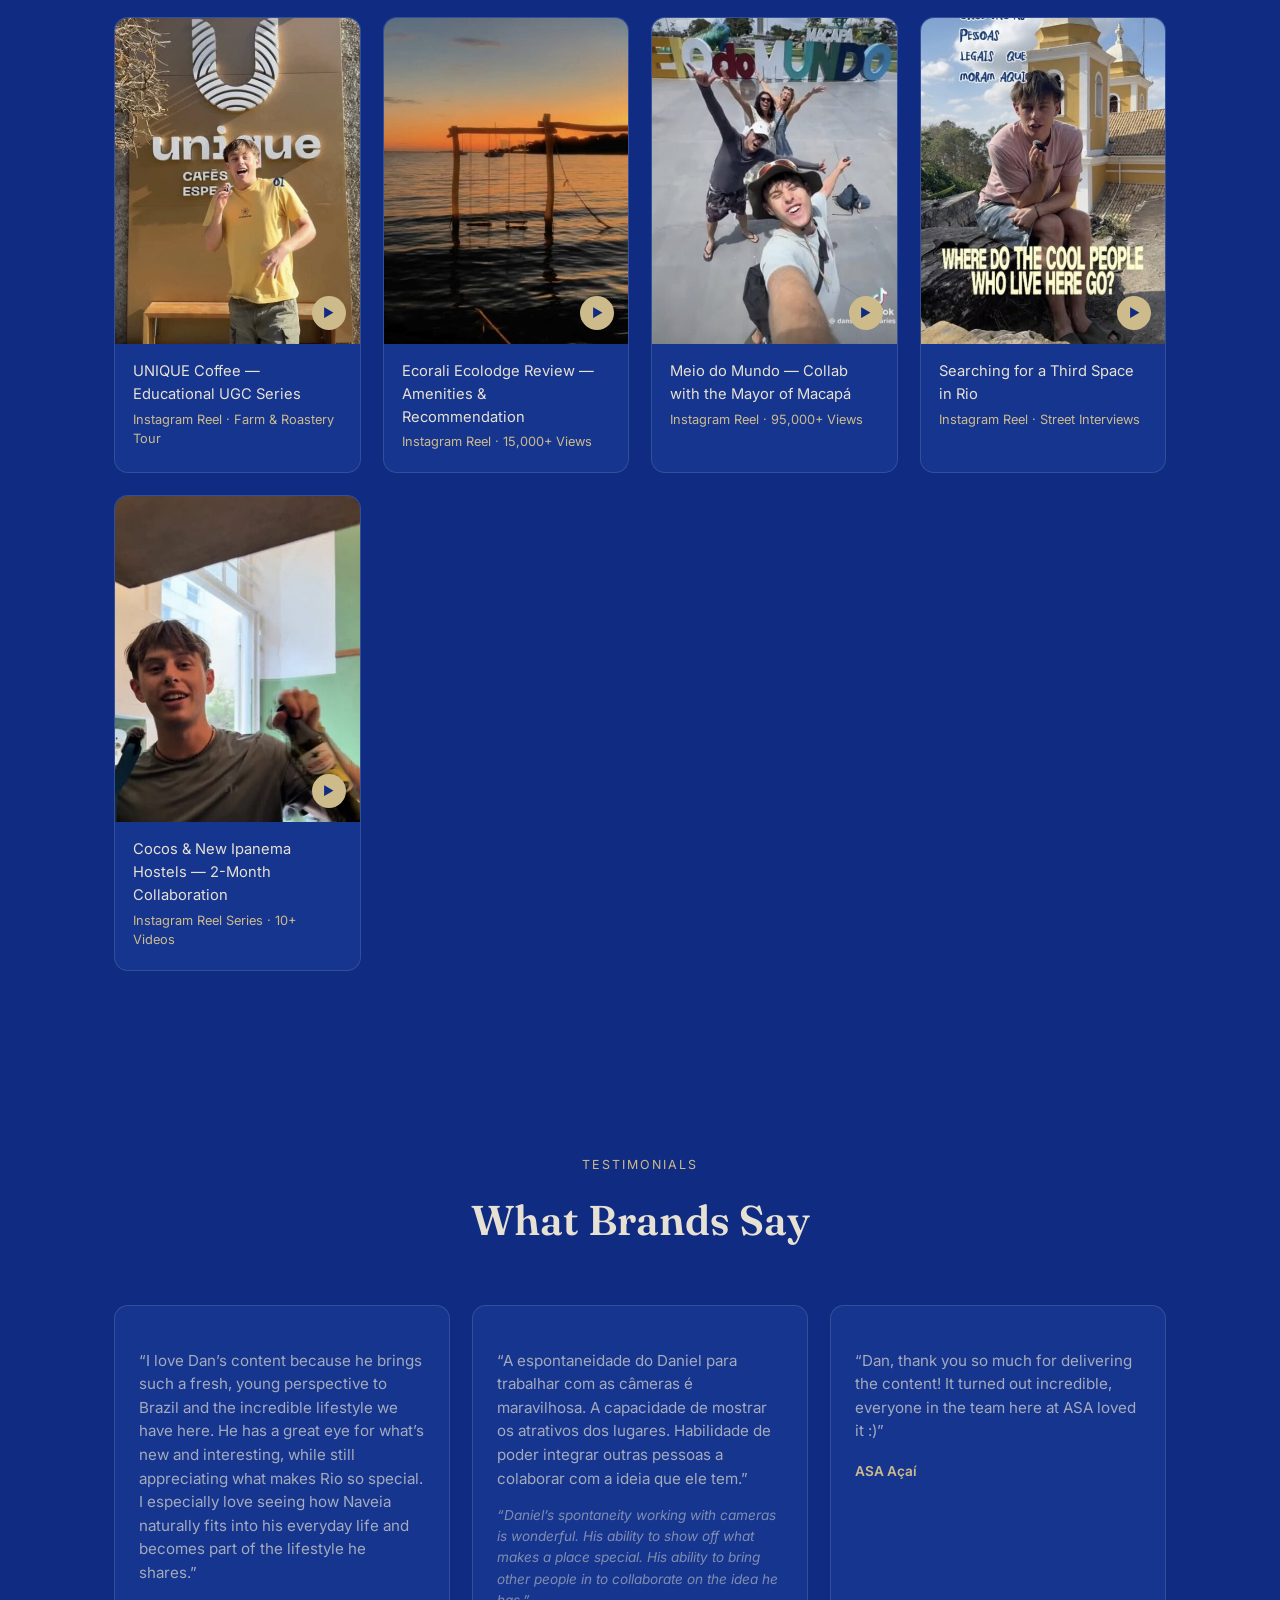
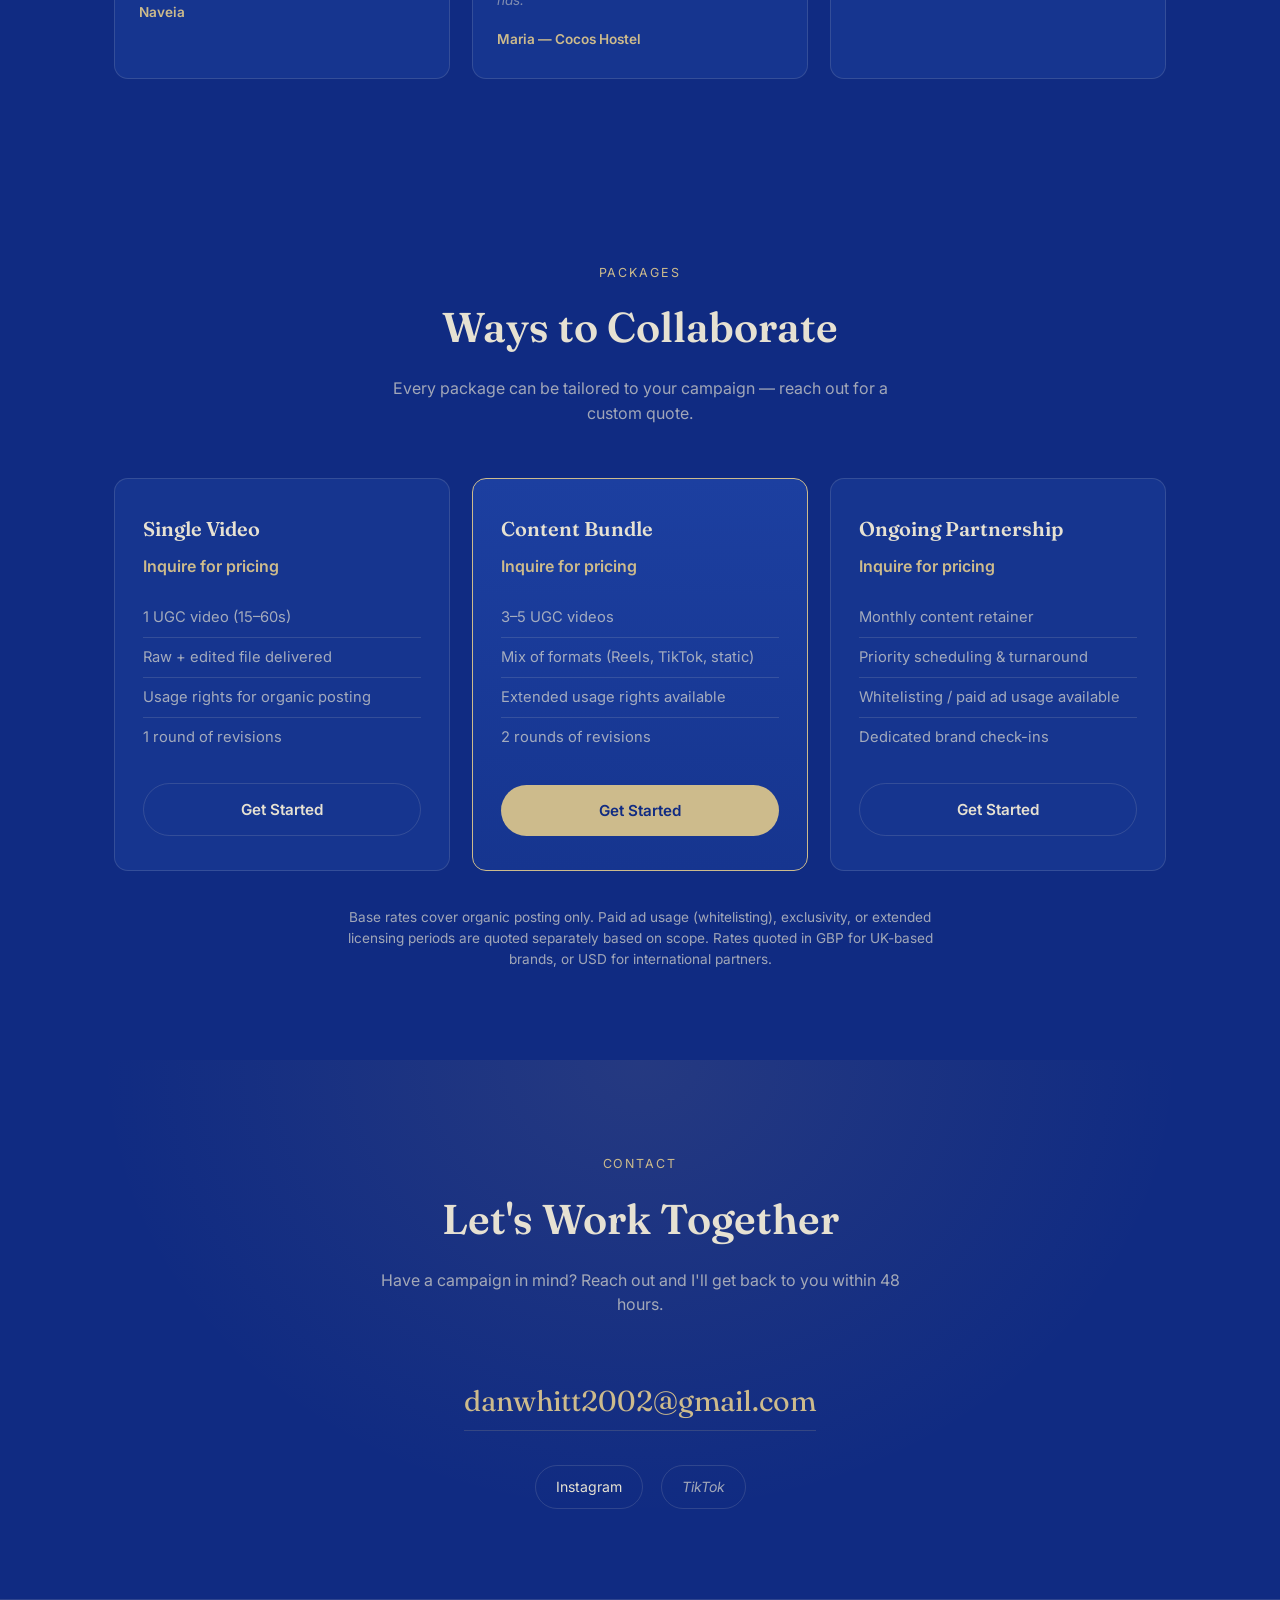
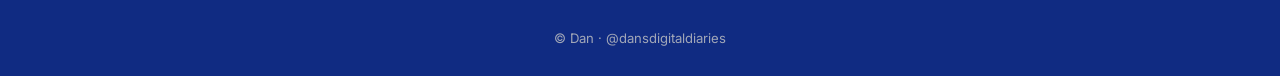
==== commit 5e65394a: "Remove redundant Contact nav link (Work With Me button leads to same section) Co-Authored-By: Claude" ====
--- a/index.html
+++ b/index.html
@@ -19,7 +19,6 @@
         <a href="#about">About</a>
         <a href="#portfolio">Portfolio</a>
         <a href="#packages">Packages</a>
-        <a href="#contact">Contact</a>
       </div>
       <a href="#contact" class="nav-cta">Work With Me</a>
       <button class="menu-toggle" id="menu-toggle" aria-label="Toggle menu">&#9776;</button>
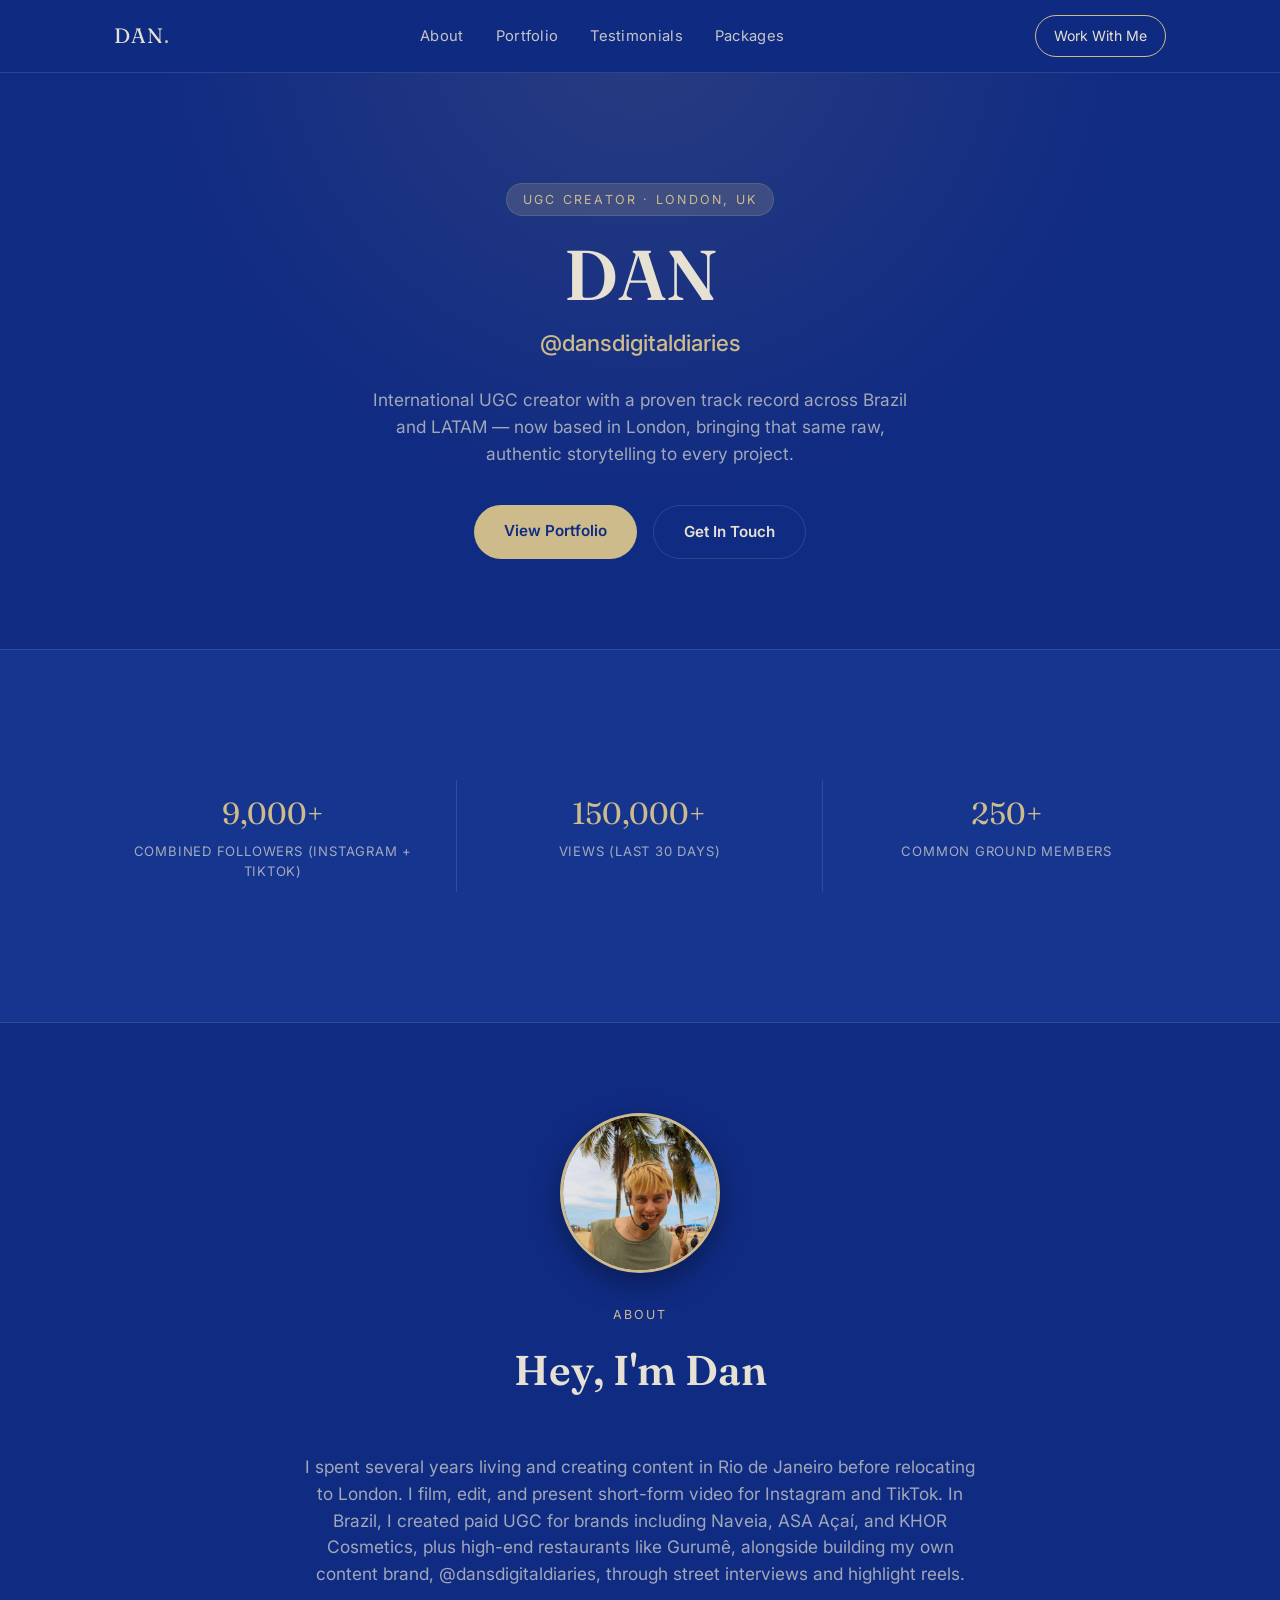
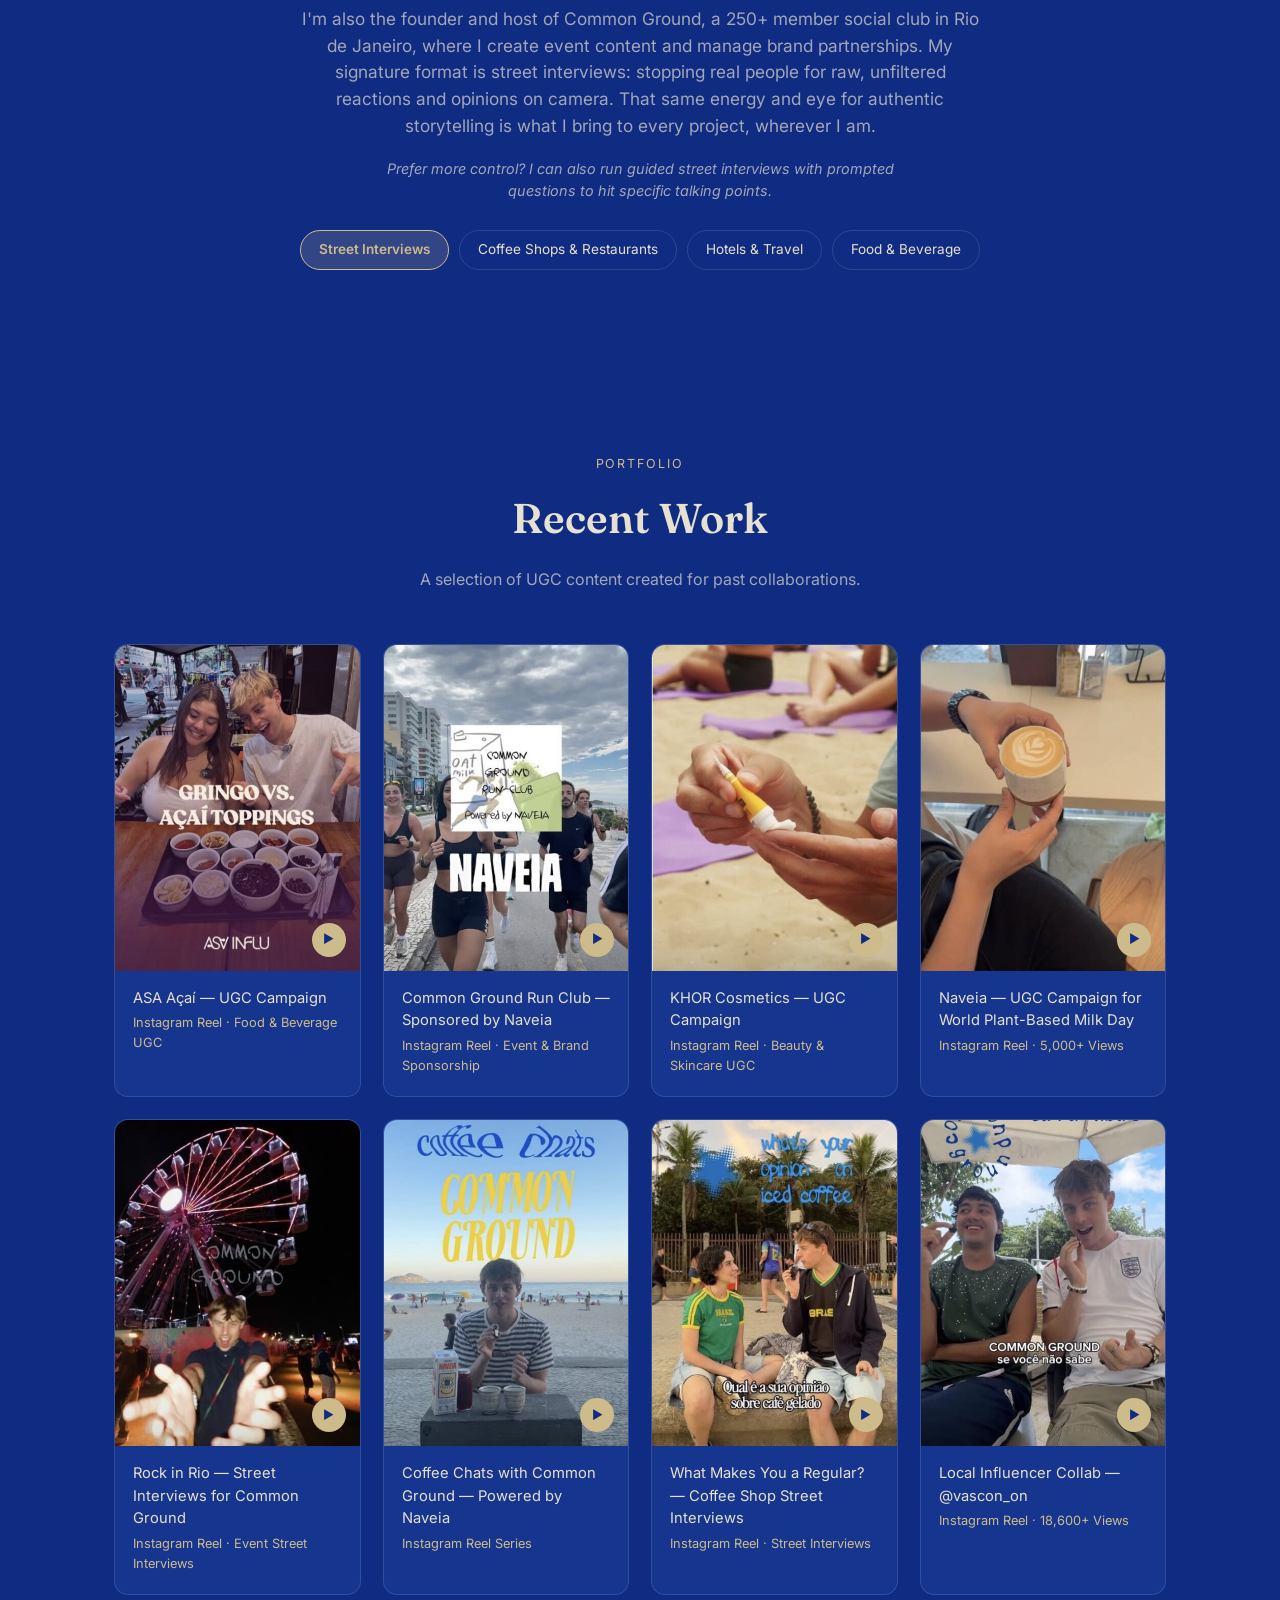
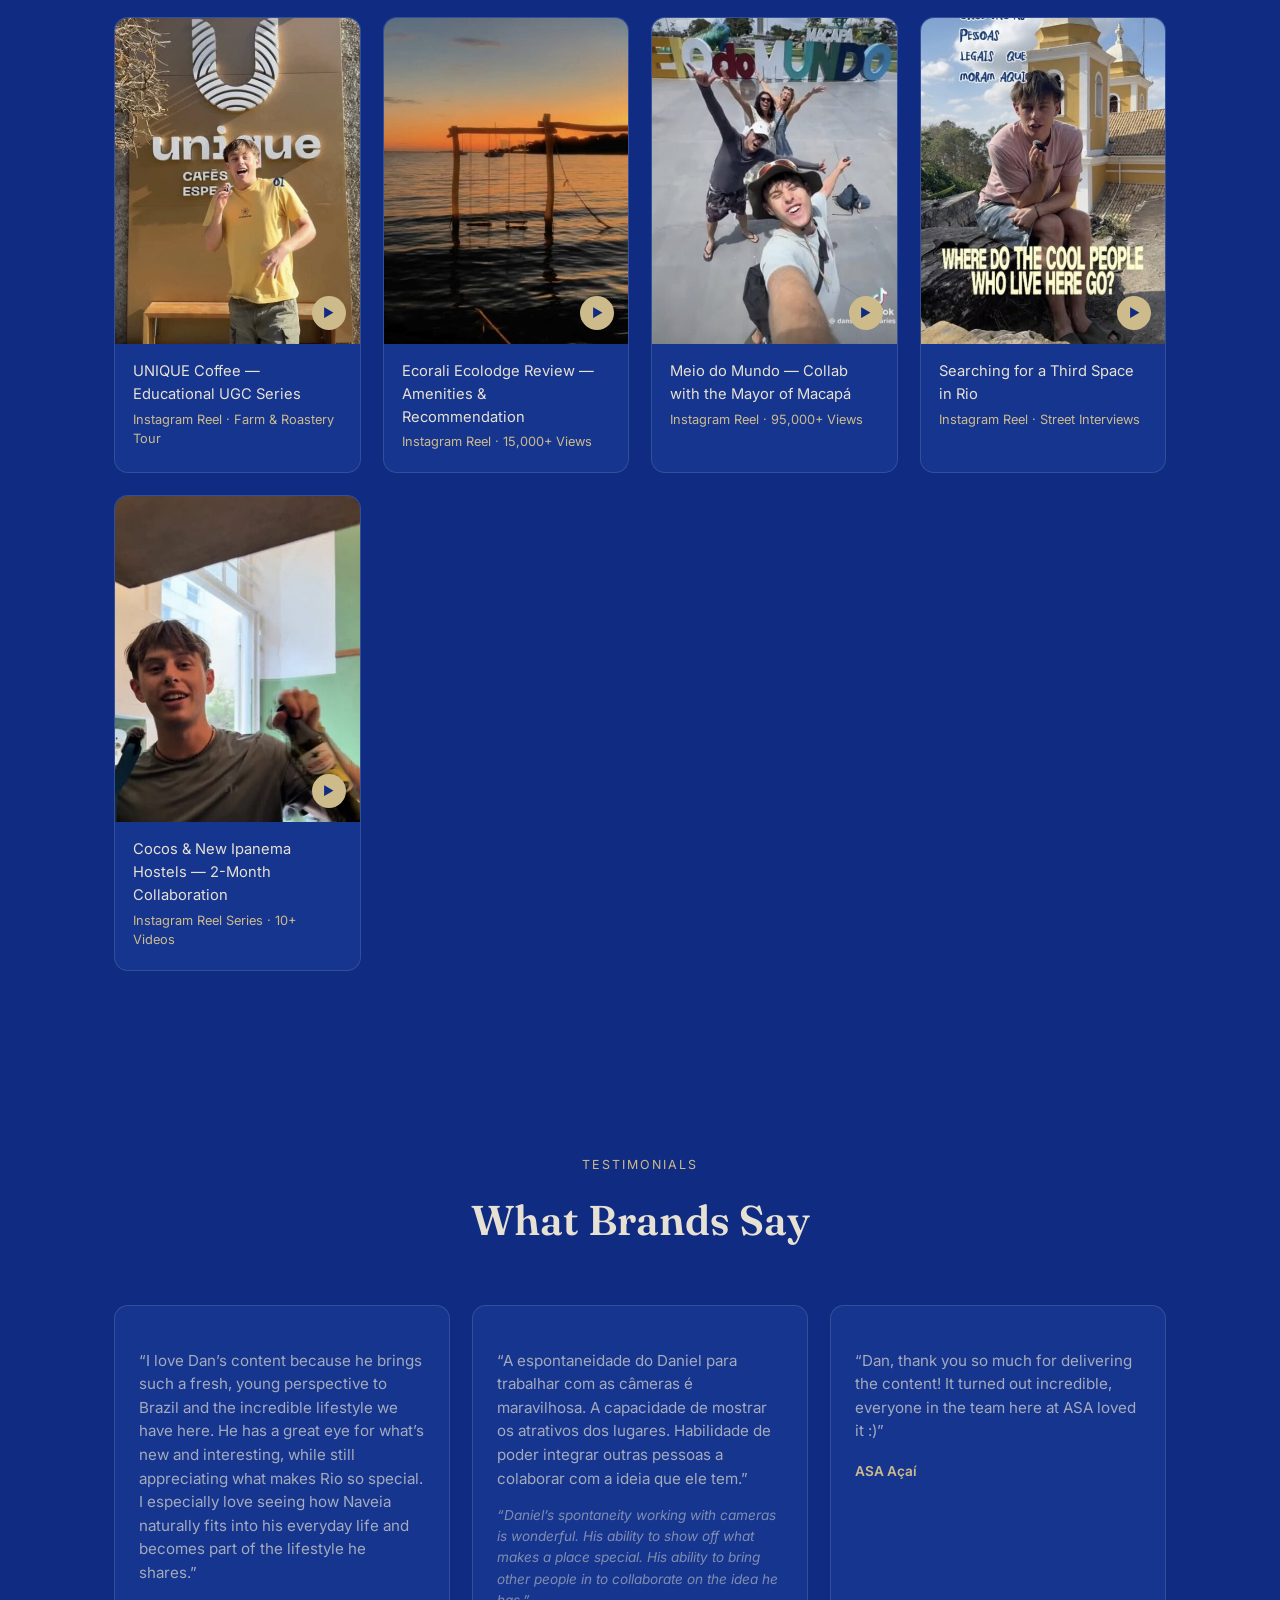
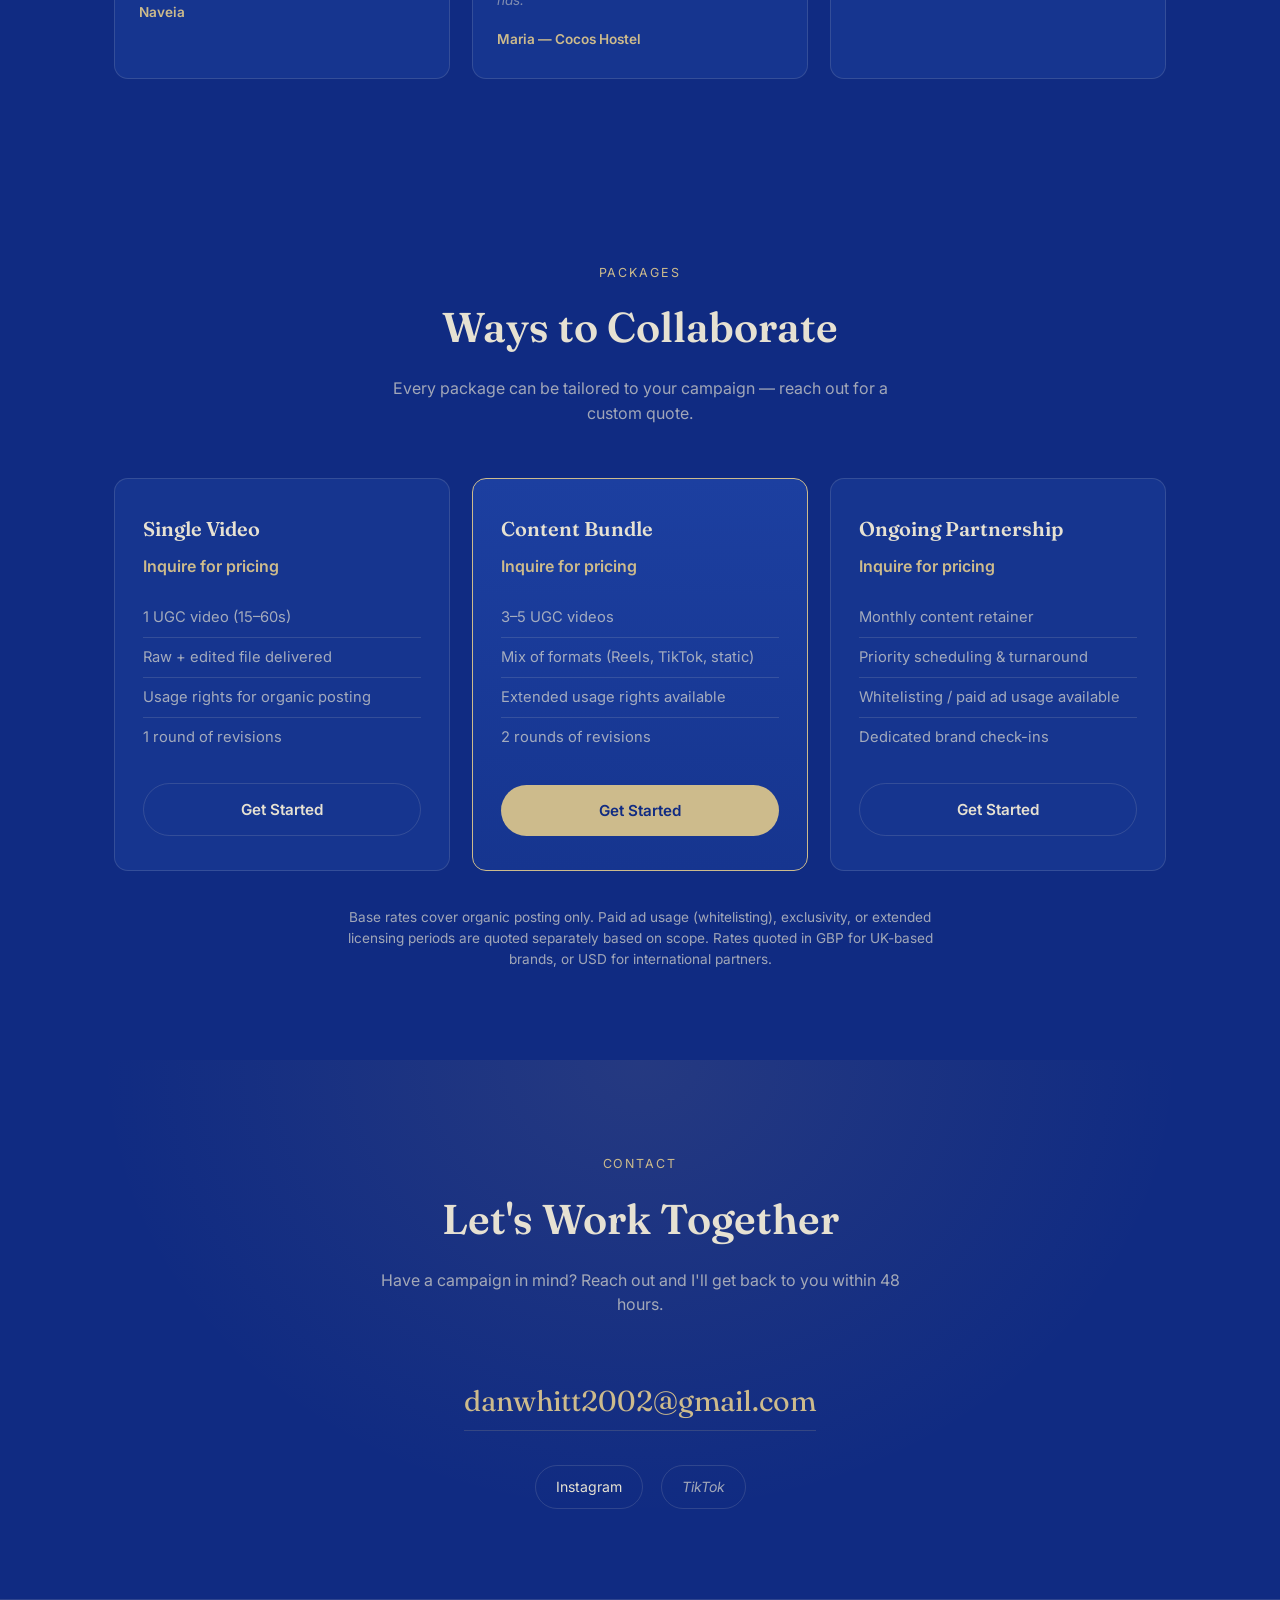
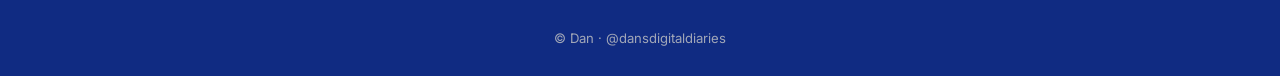
==== commit 1e5184fe: "Add Testimonials nav link to both portfolio versions Co-Authored-By: Claude Sonnet 5 <noreply@anthro" ====
--- a/index.html
+++ b/index.html
@@ -18,6 +18,7 @@
       <div class="nav-links">
         <a href="#about">About</a>
         <a href="#portfolio">Portfolio</a>
+        <a href="#testimonials">Testimonials</a>
         <a href="#packages">Packages</a>
       </div>
       <a href="#contact" class="nav-cta">Work With Me</a>
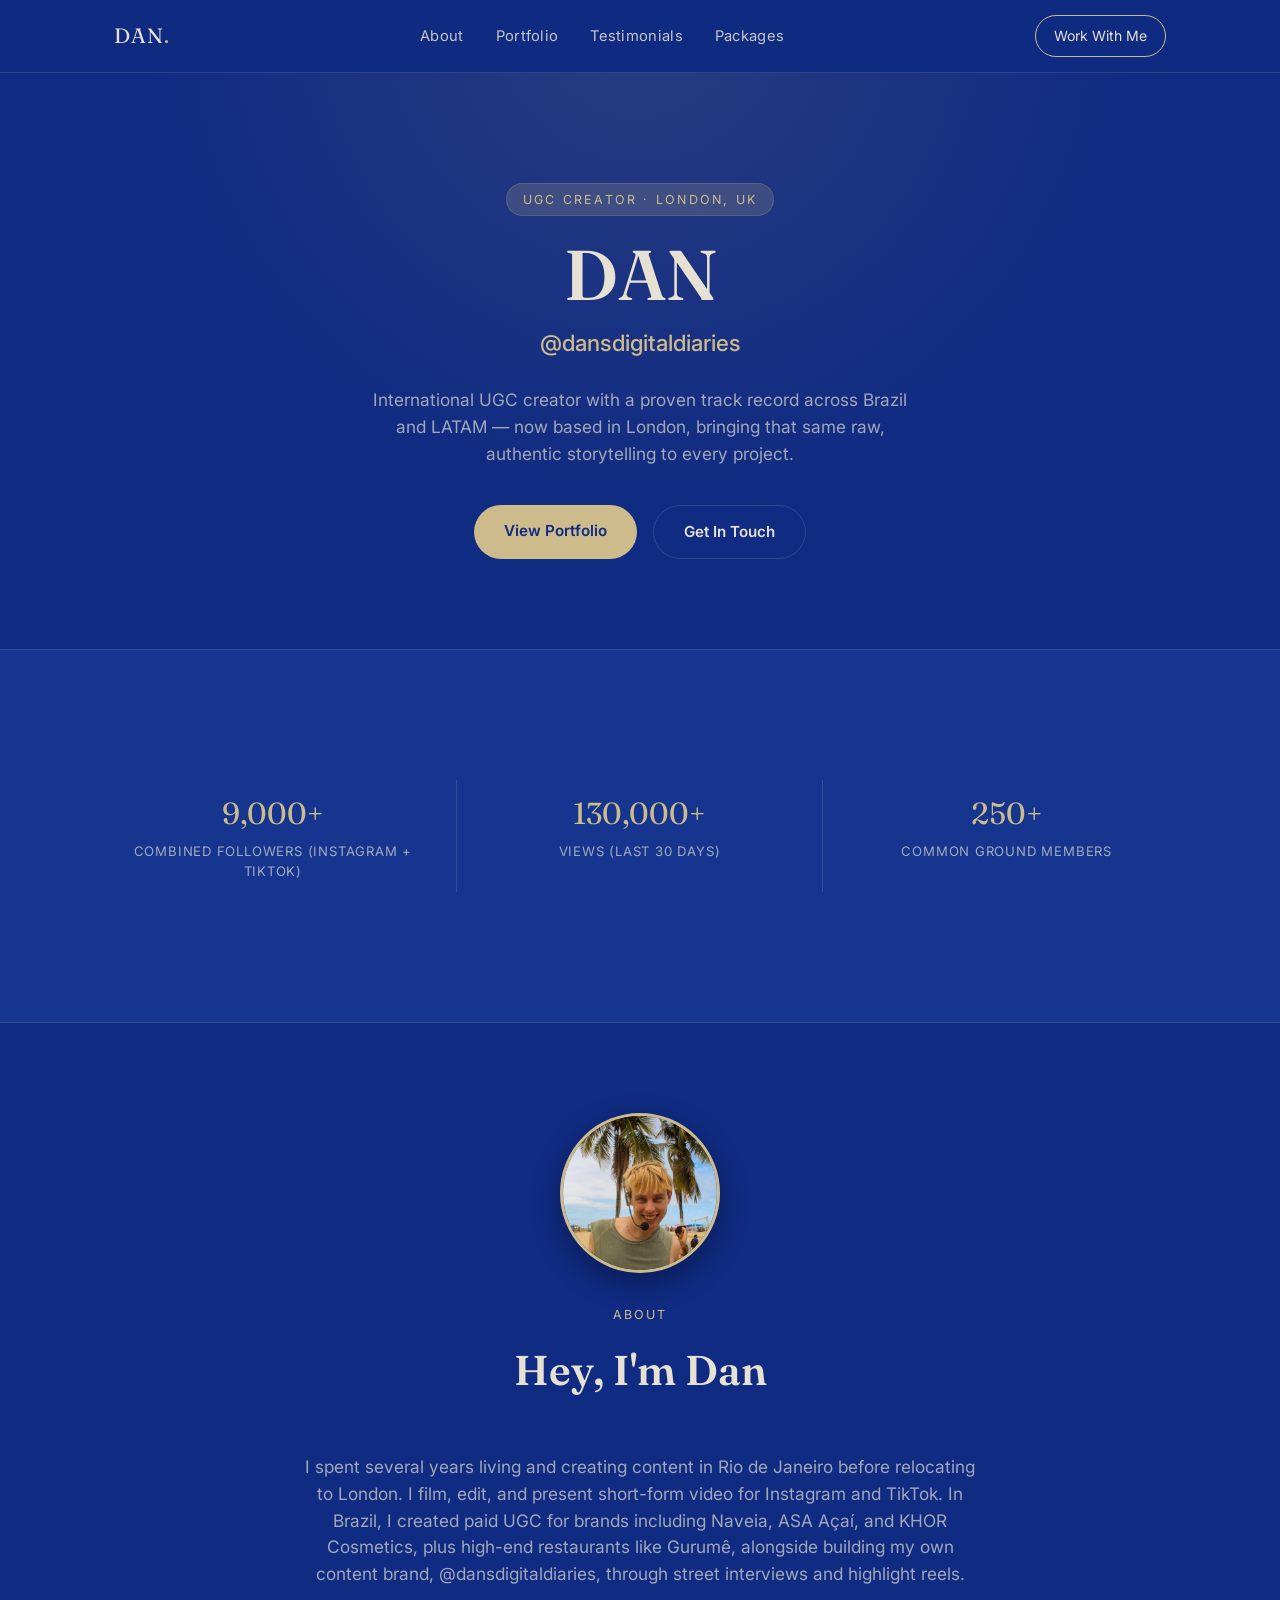
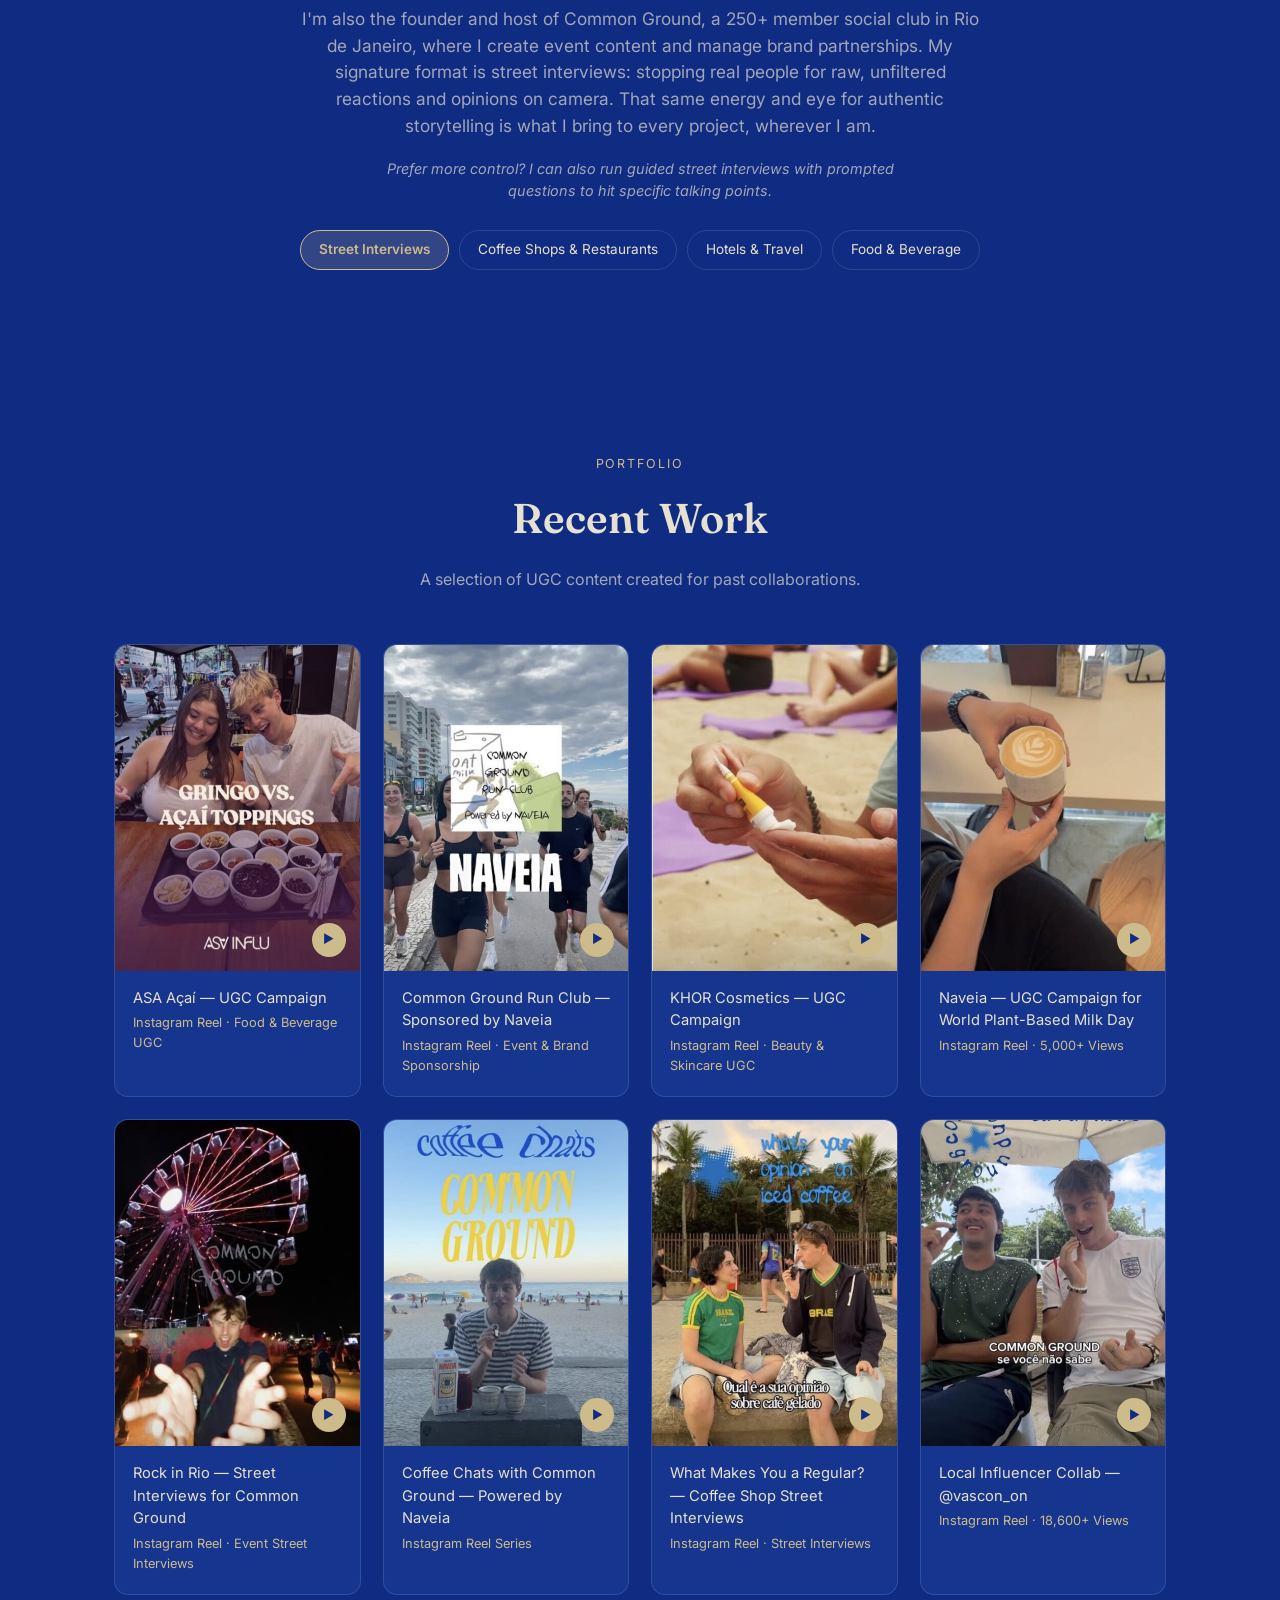
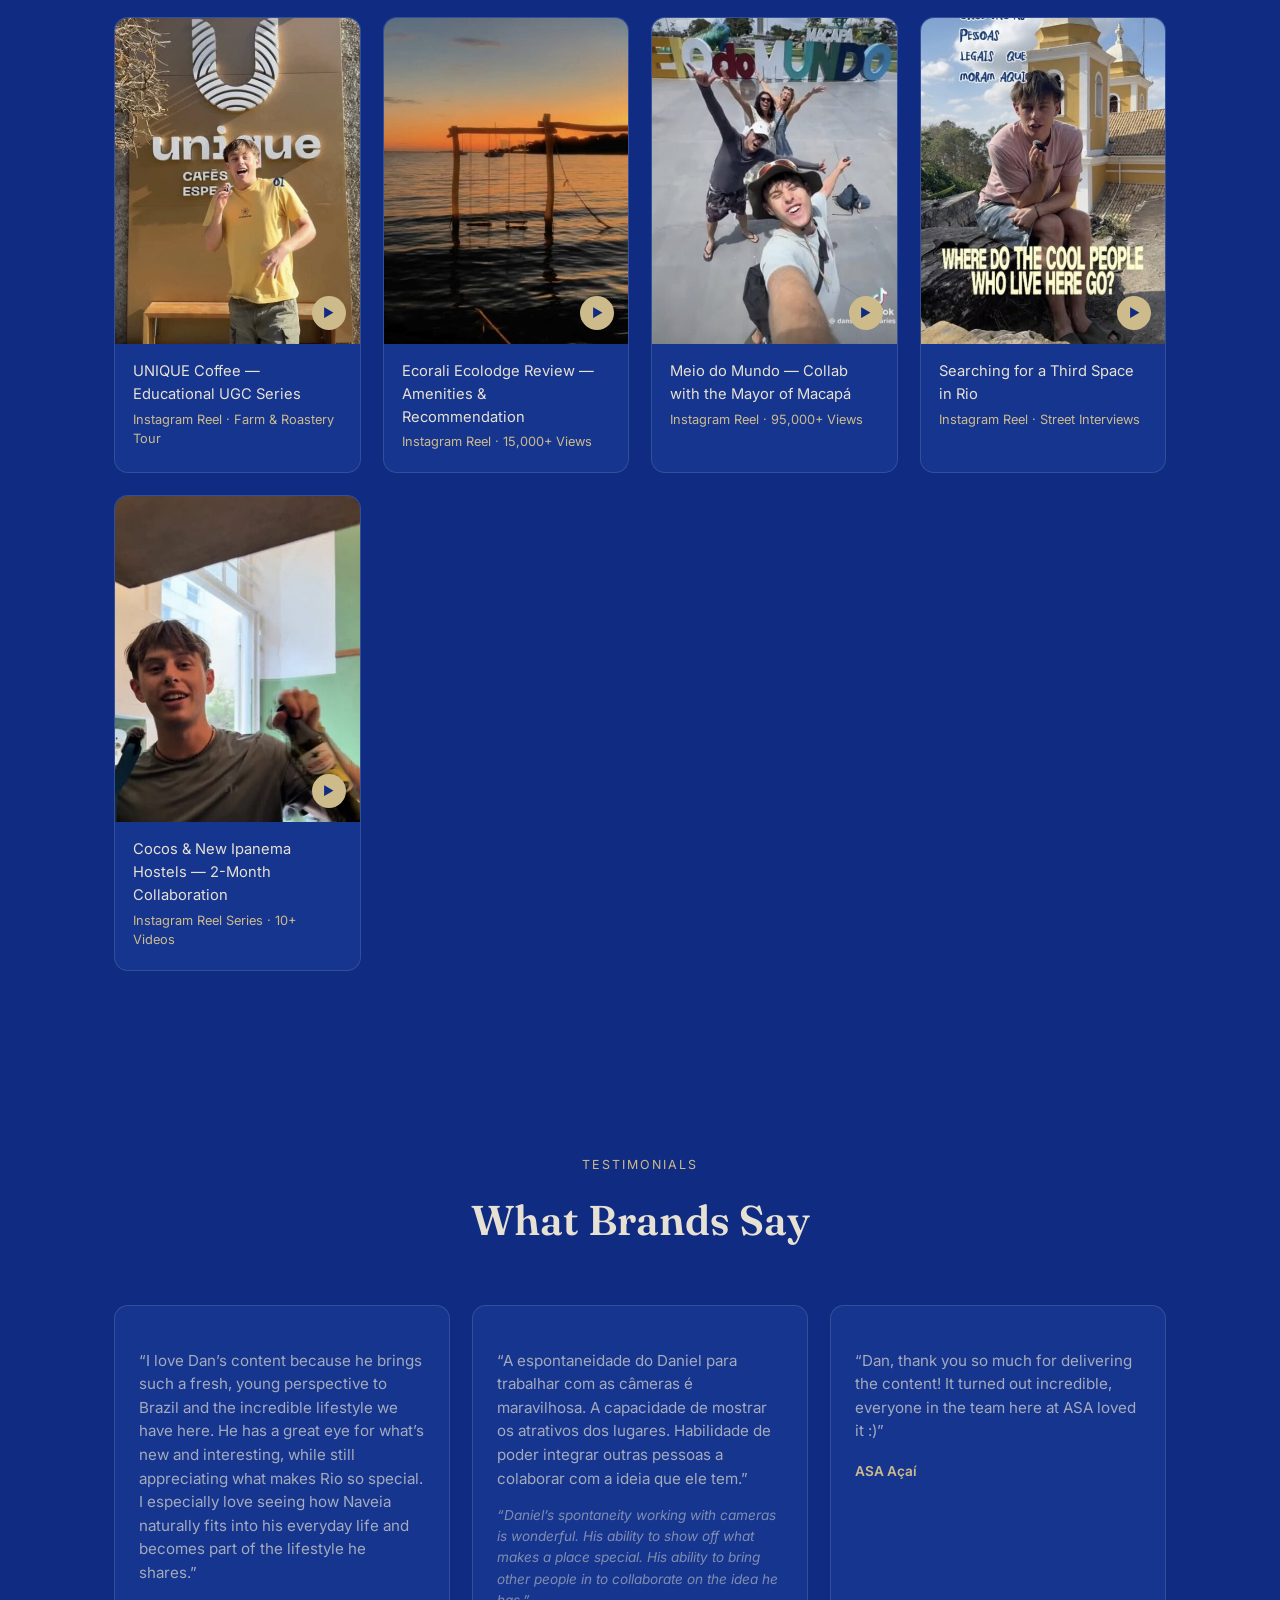
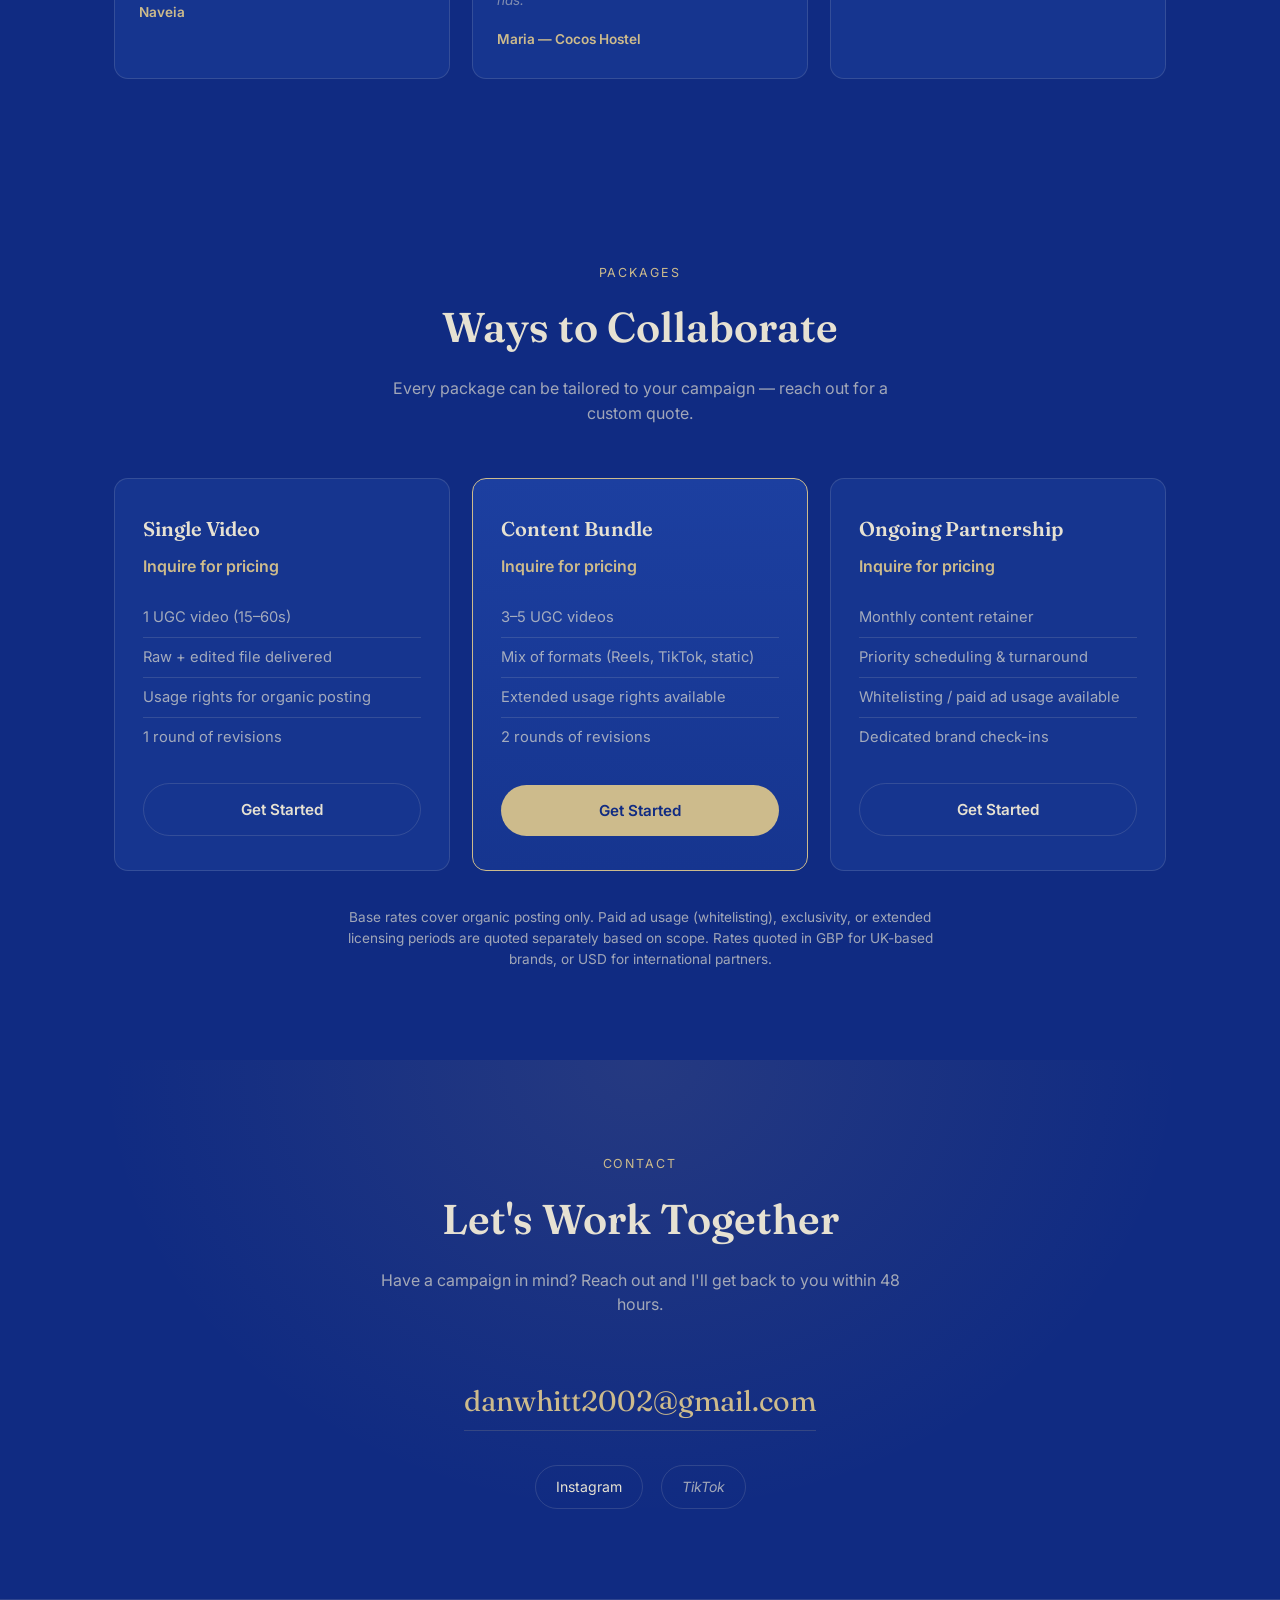
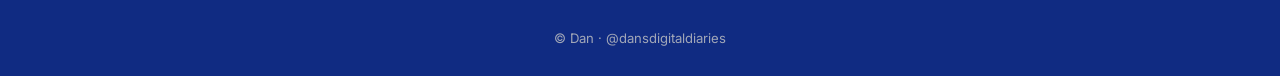
==== commit 0cd71eb4: "Update 30-day views stat to 130,000+ (matches current dashboard figure) Co-Authored-By: Claude Sonne" ====
--- a/index.html
+++ b/index.html
@@ -55,7 +55,7 @@
           <div class="label">Combined Followers (Instagram + TikTok)</div>
         </div>
         <div class="stat">
-          <div class="num">150,000+</div>
+          <div class="num">130,000+</div>
           <div class="label">Views (Last 30 Days)</div>
         </div>
         <div class="stat">
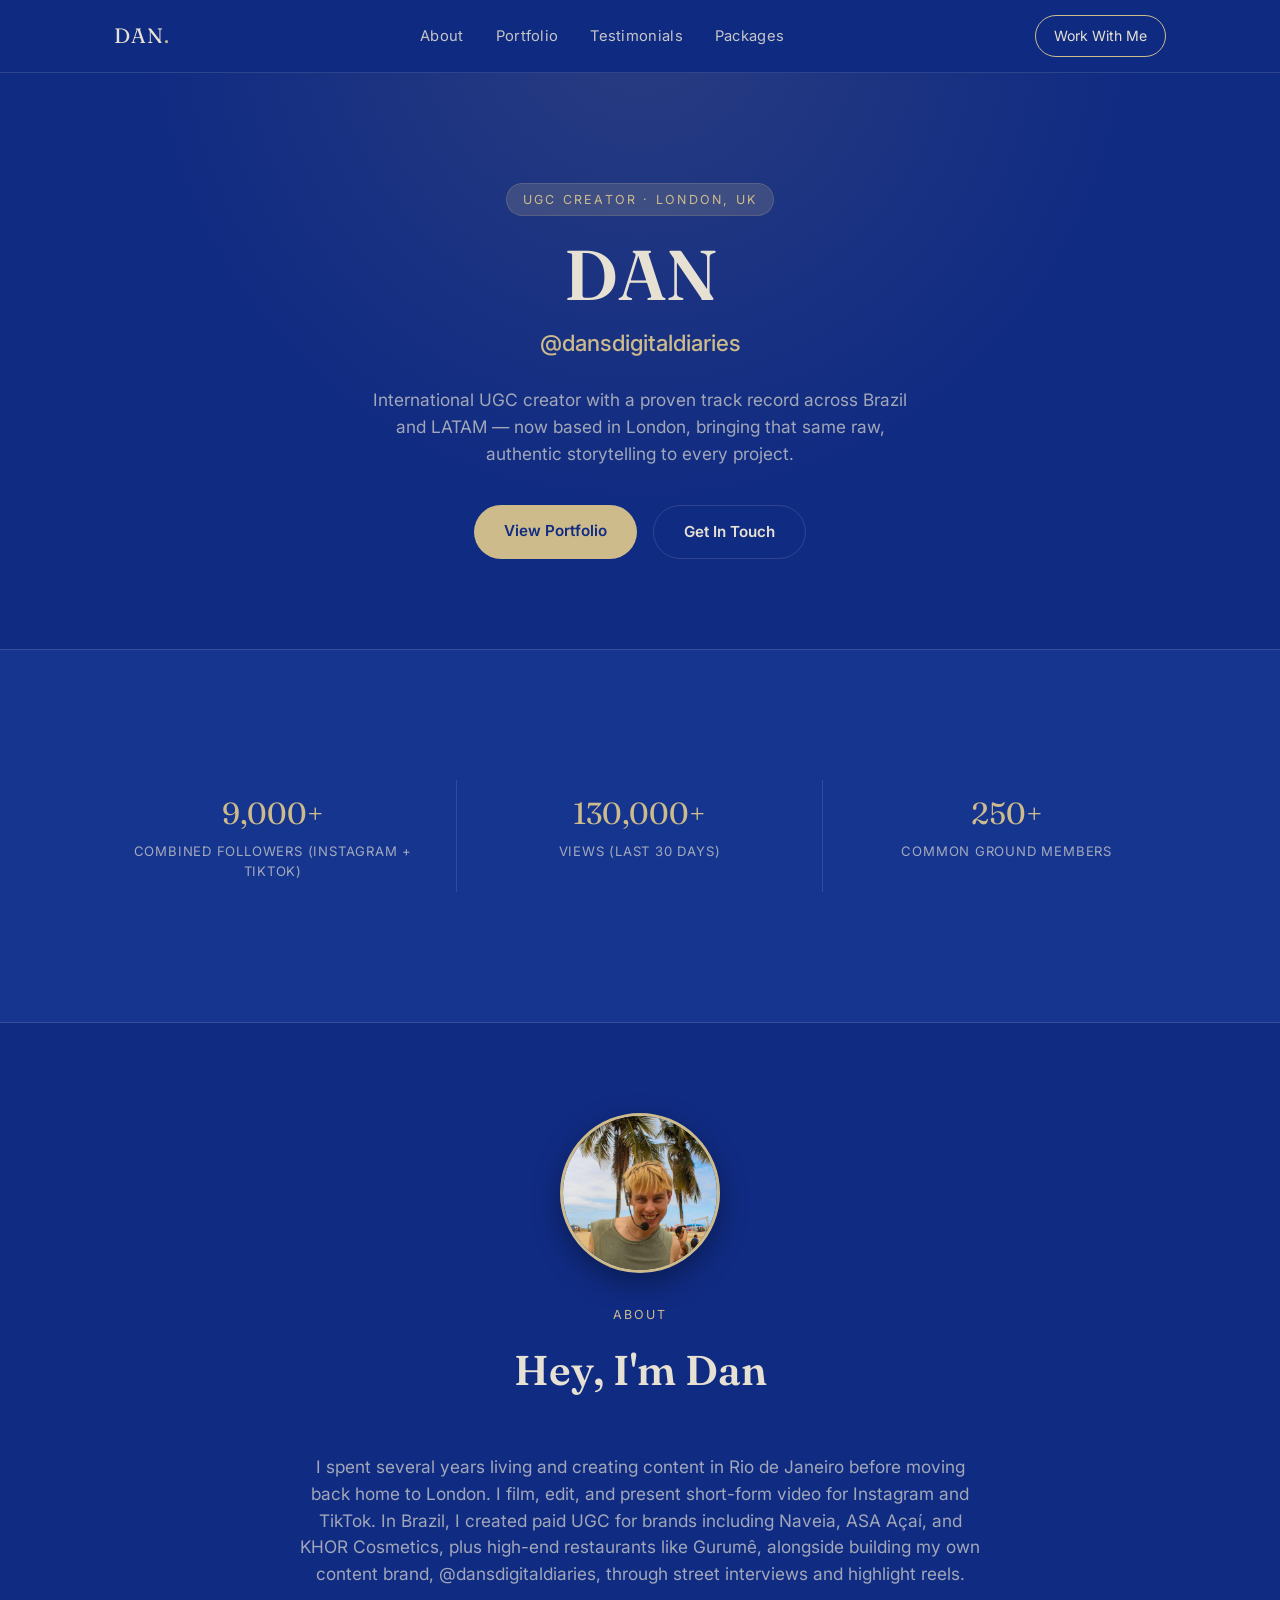
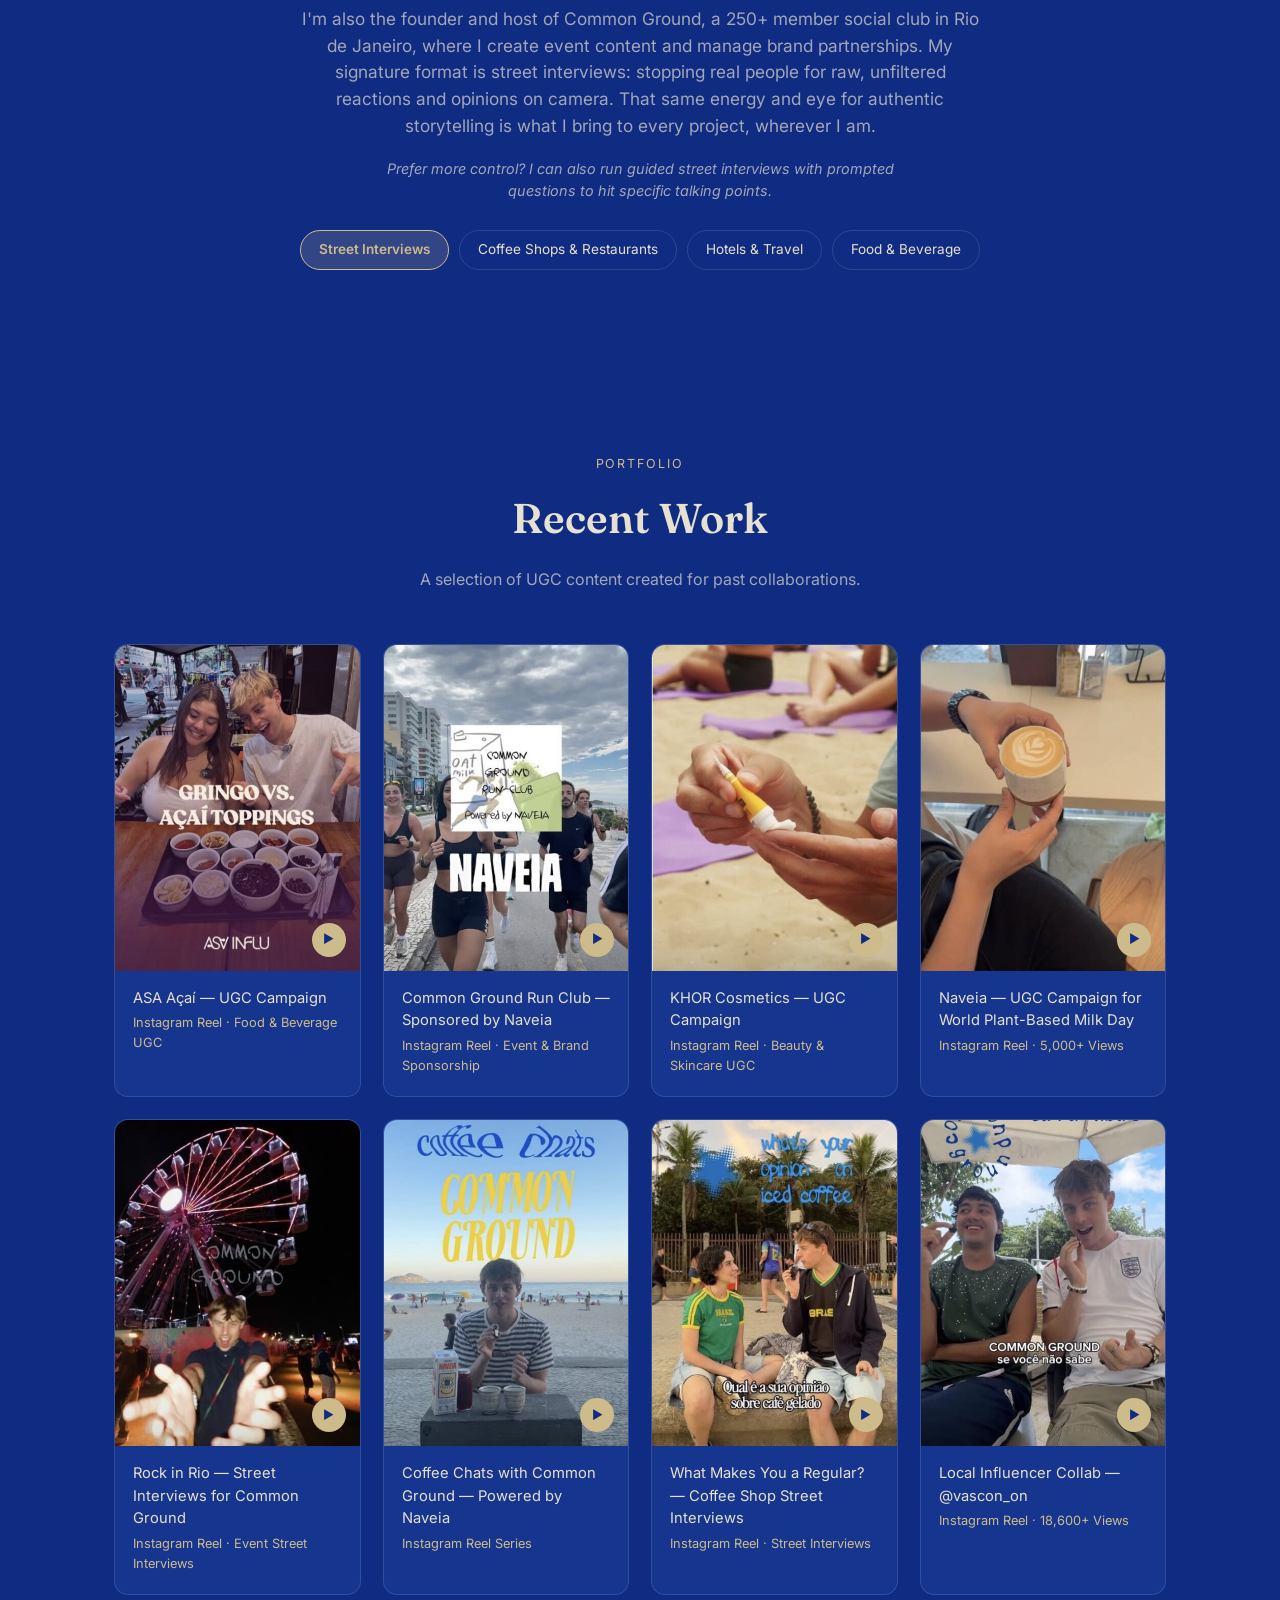
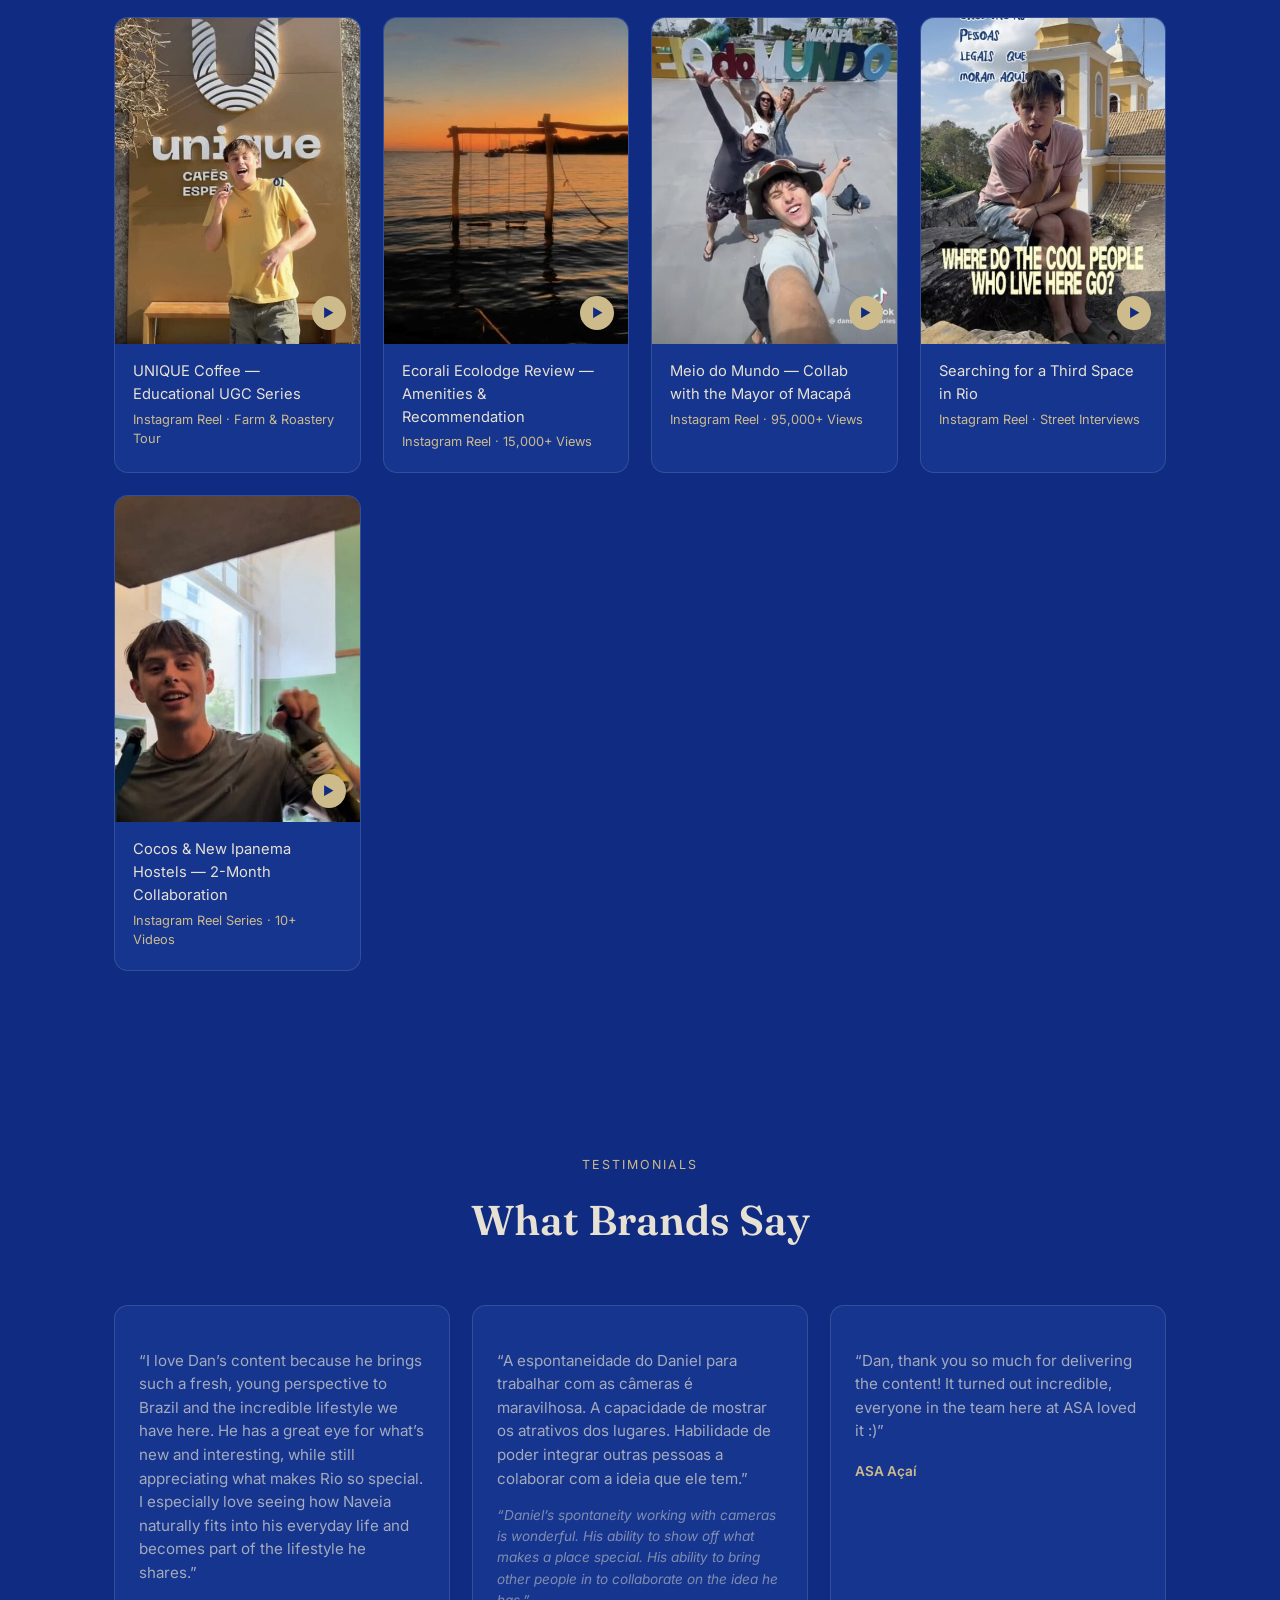
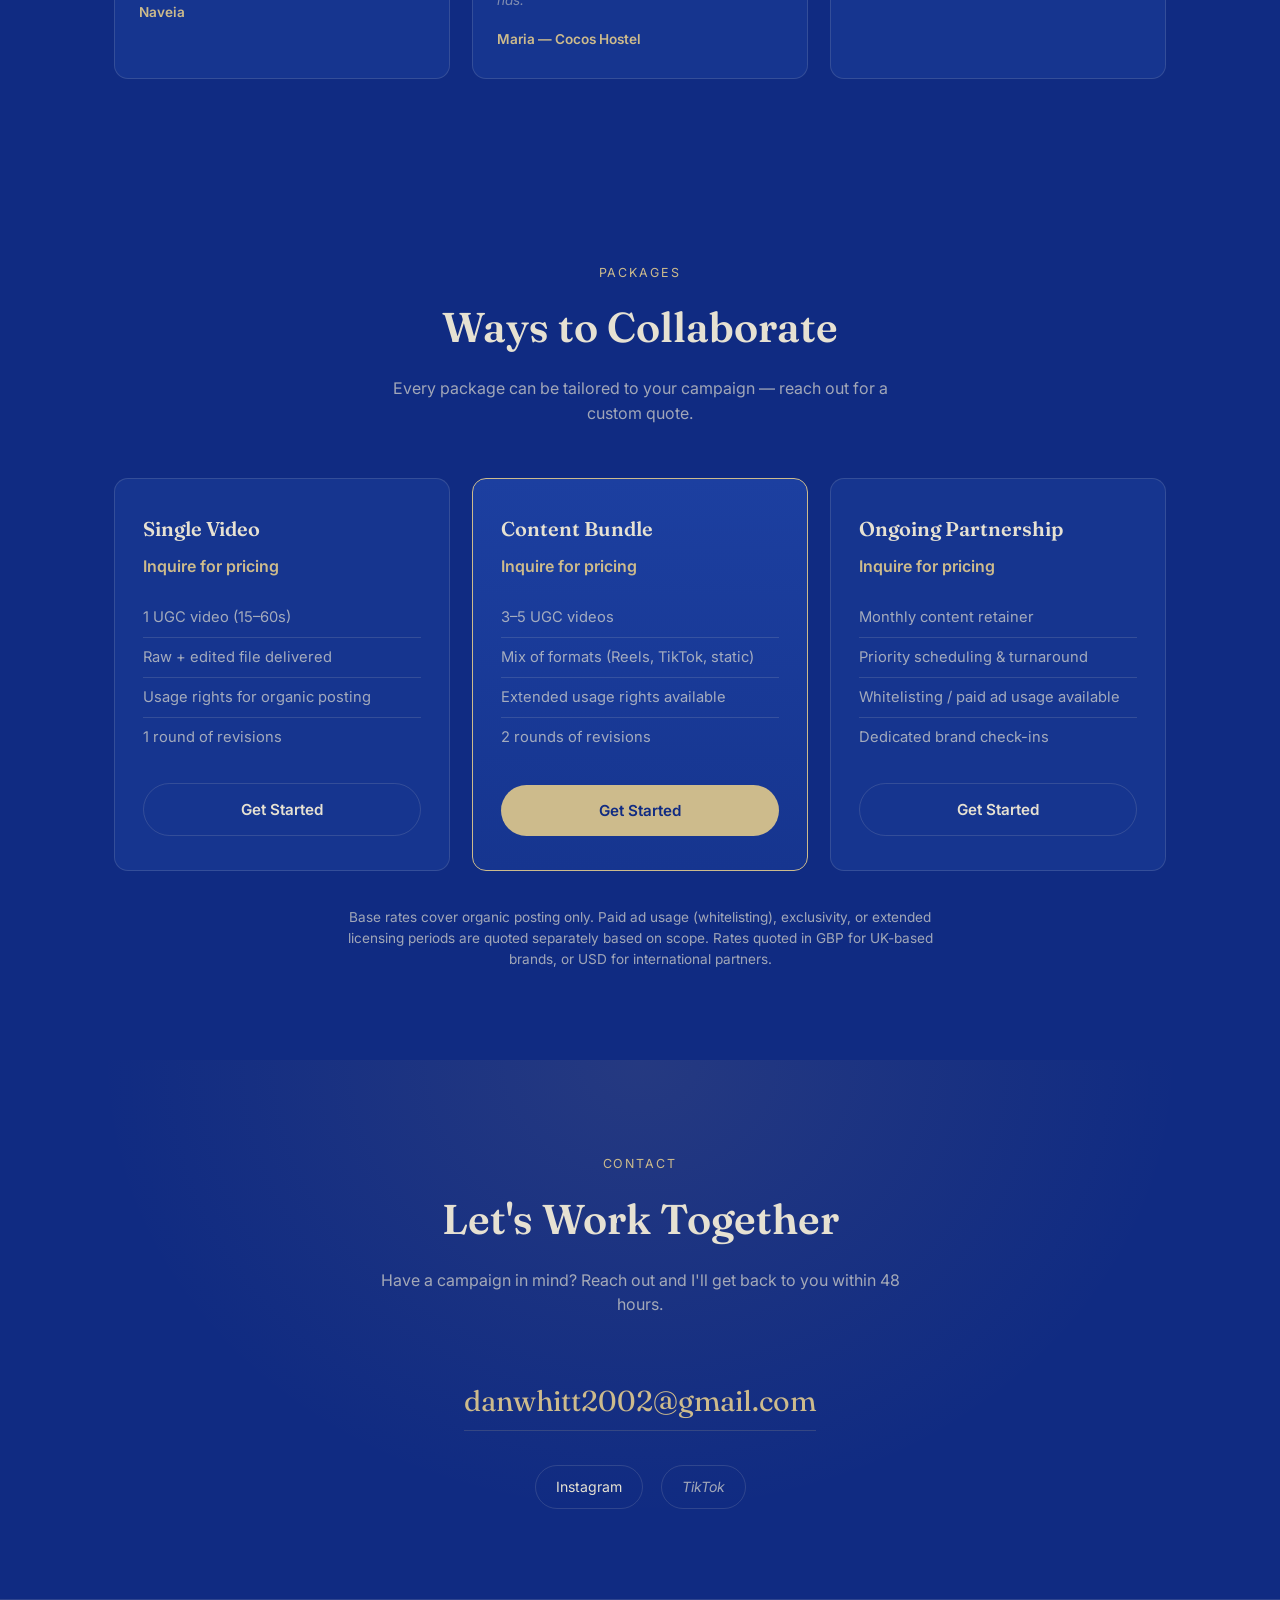
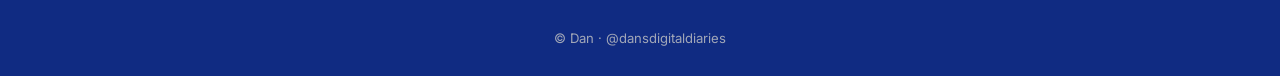
==== commit 78a46044: "Fix bio phrasing: moving back home to London, not relocating Co-Authored-By: Claude Sonnet 5 <norepl" ====
--- a/index.html
+++ b/index.html
@@ -77,7 +77,7 @@
         </div>
         <p class="about-body">
           I spent several years living and creating content in Rio de Janeiro before
-          relocating to London. I film, edit, and present short-form video for
+          moving back home to London. I film, edit, and present short-form video for
           Instagram and TikTok. In Brazil, I created paid UGC for brands including
           Naveia, ASA A&ccedil;a&iacute;, and KHOR Cosmetics, plus high-end restaurants
           like Gurum&ecirc;, alongside building my own content brand,
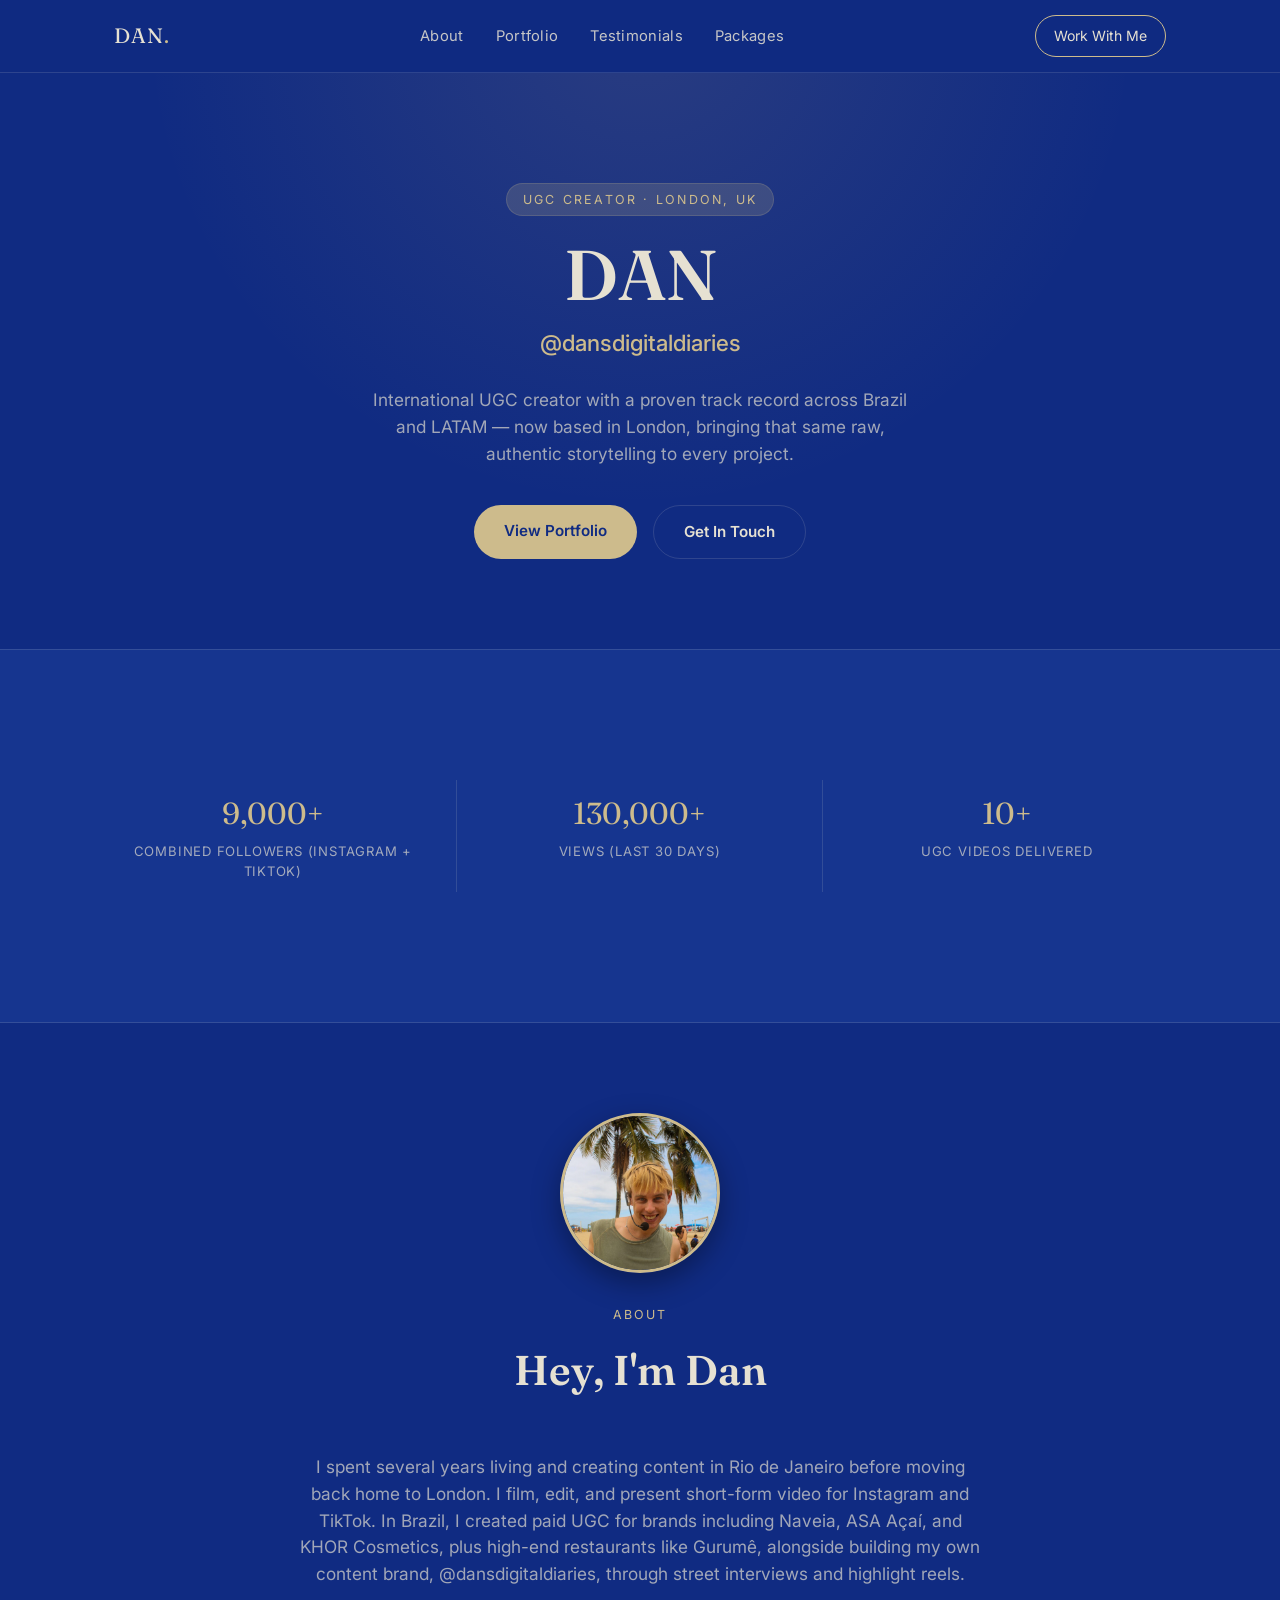
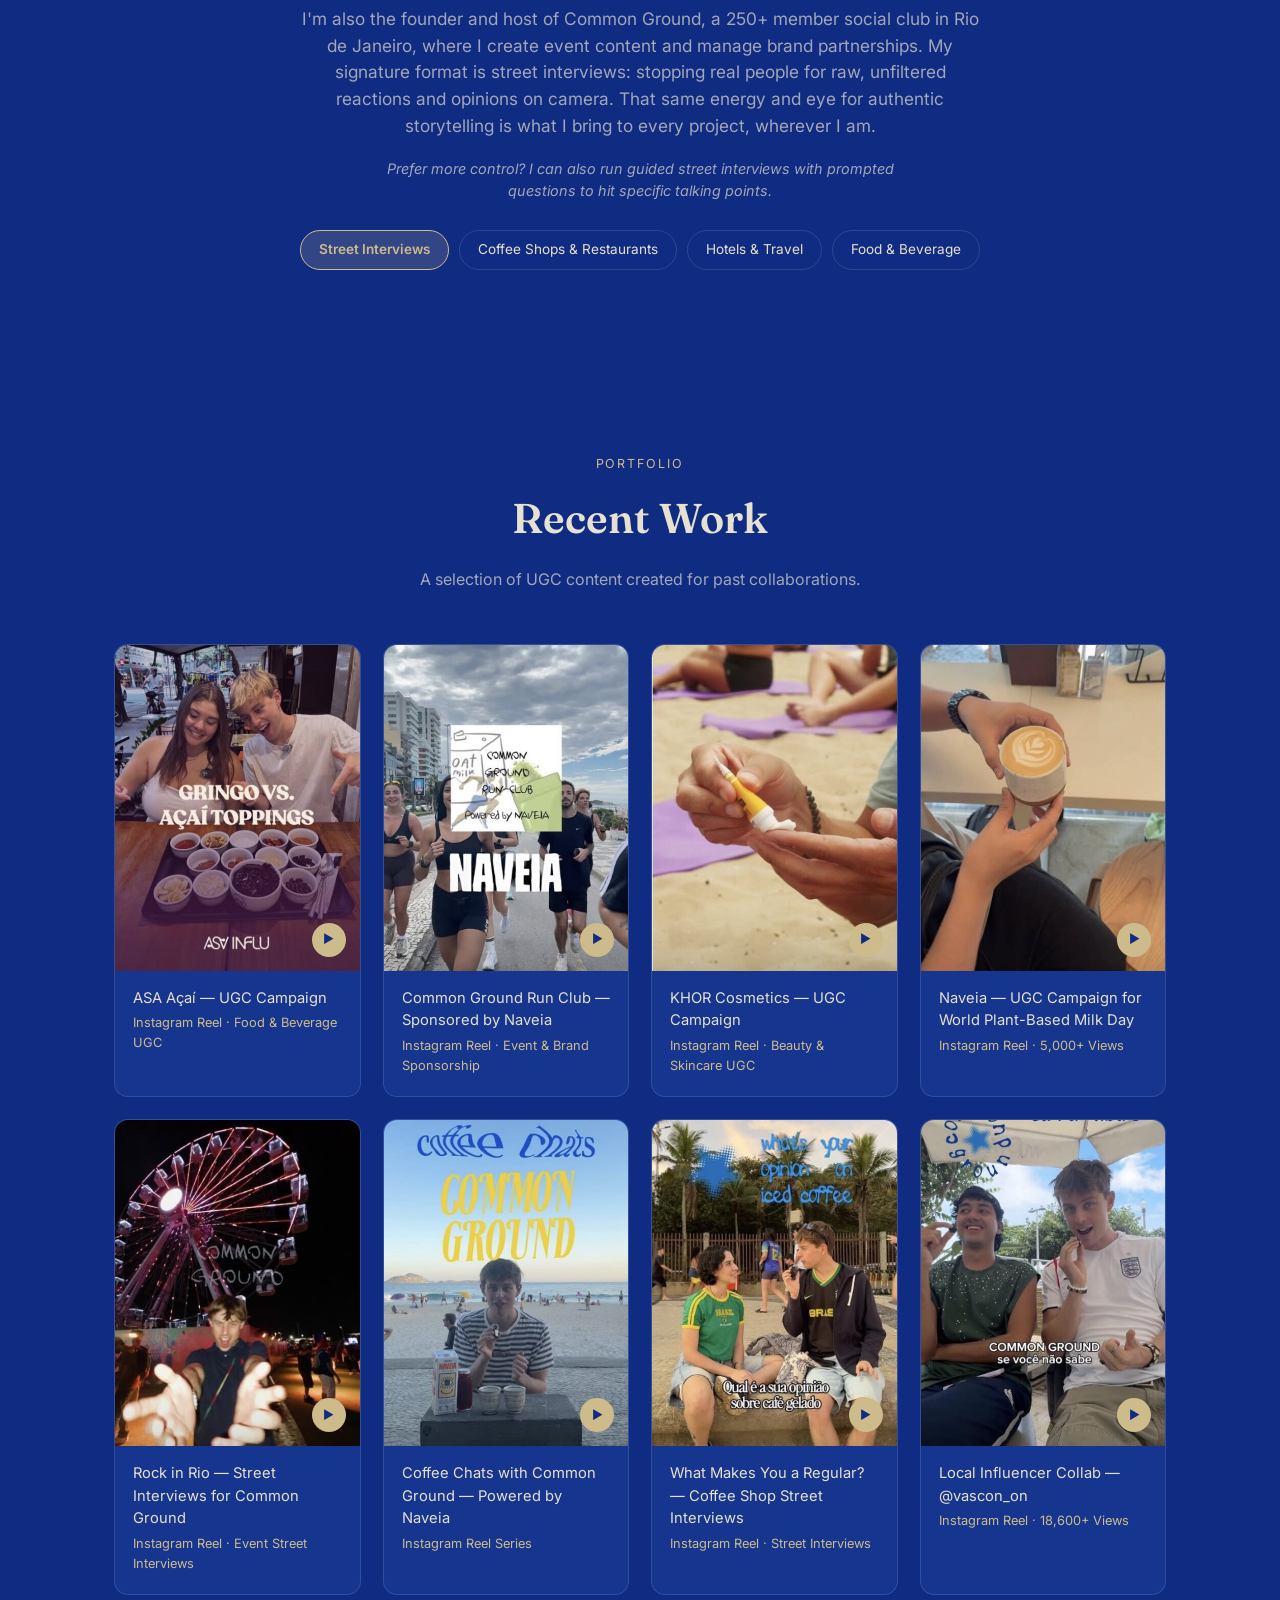
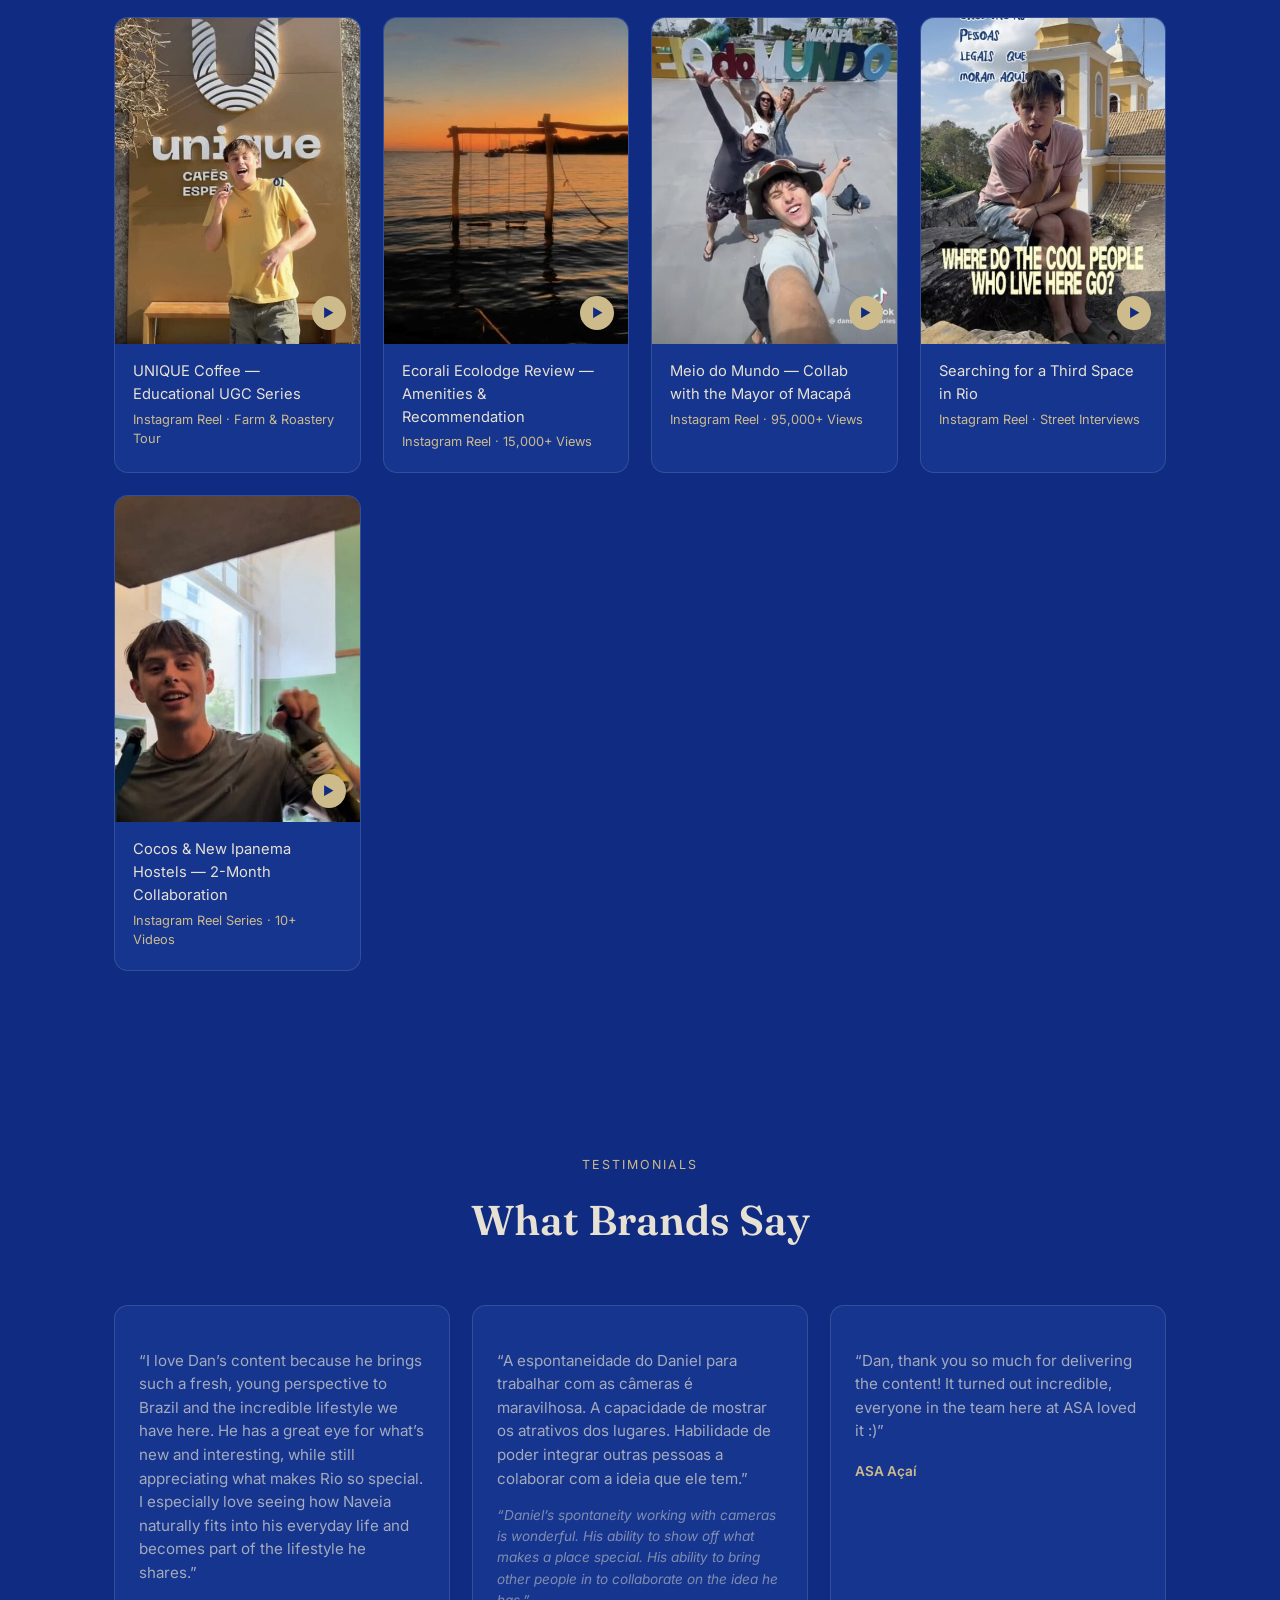
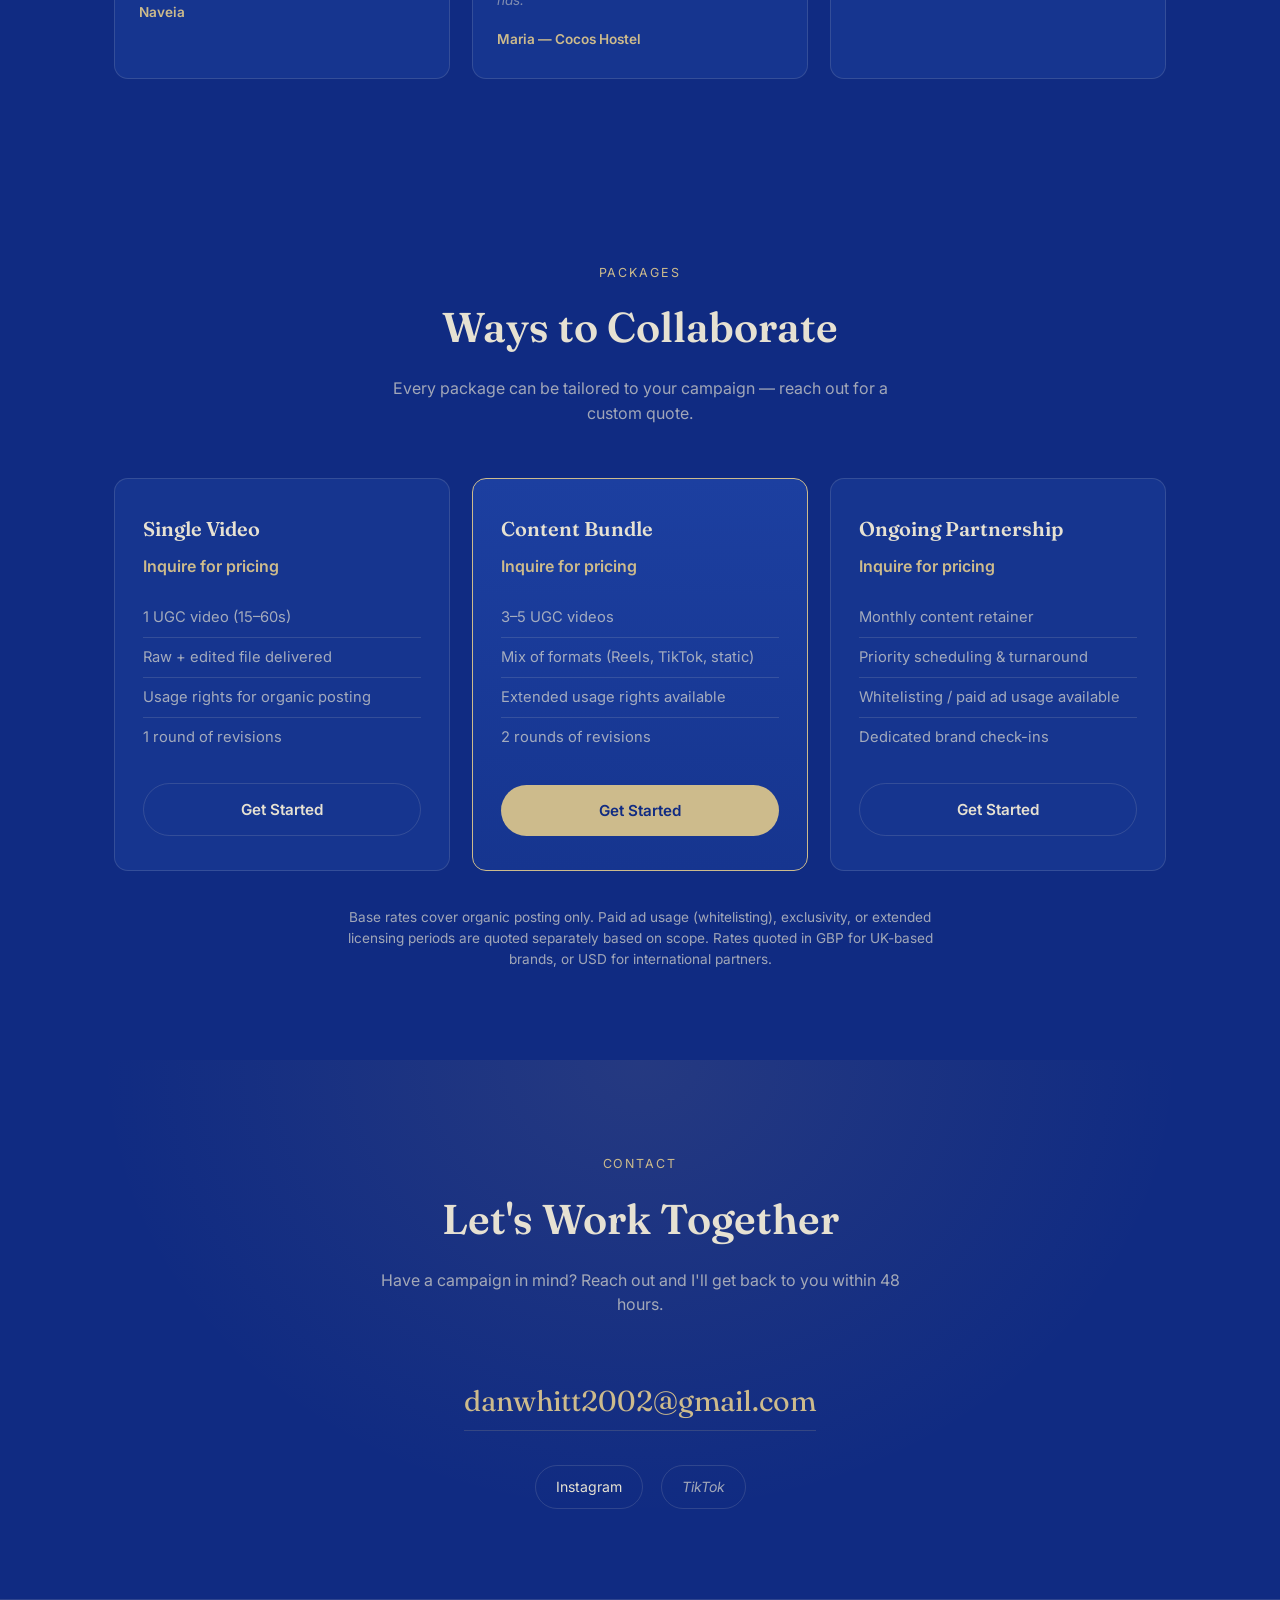
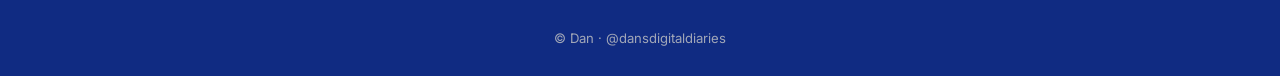
==== commit 7ff8ec91: "Replace Common Ground Members stat with 10+ UGC Videos Delivered Co-Authored-By: Claude Sonnet 5 <no" ====
--- a/index.html
+++ b/index.html
@@ -59,8 +59,8 @@
           <div class="label">Views (Last 30 Days)</div>
         </div>
         <div class="stat">
-          <div class="num">250+</div>
-          <div class="label">Common Ground Members</div>
+          <div class="num">10+</div>
+          <div class="label">UGC Videos Delivered</div>
         </div>
       </div>
     </section>
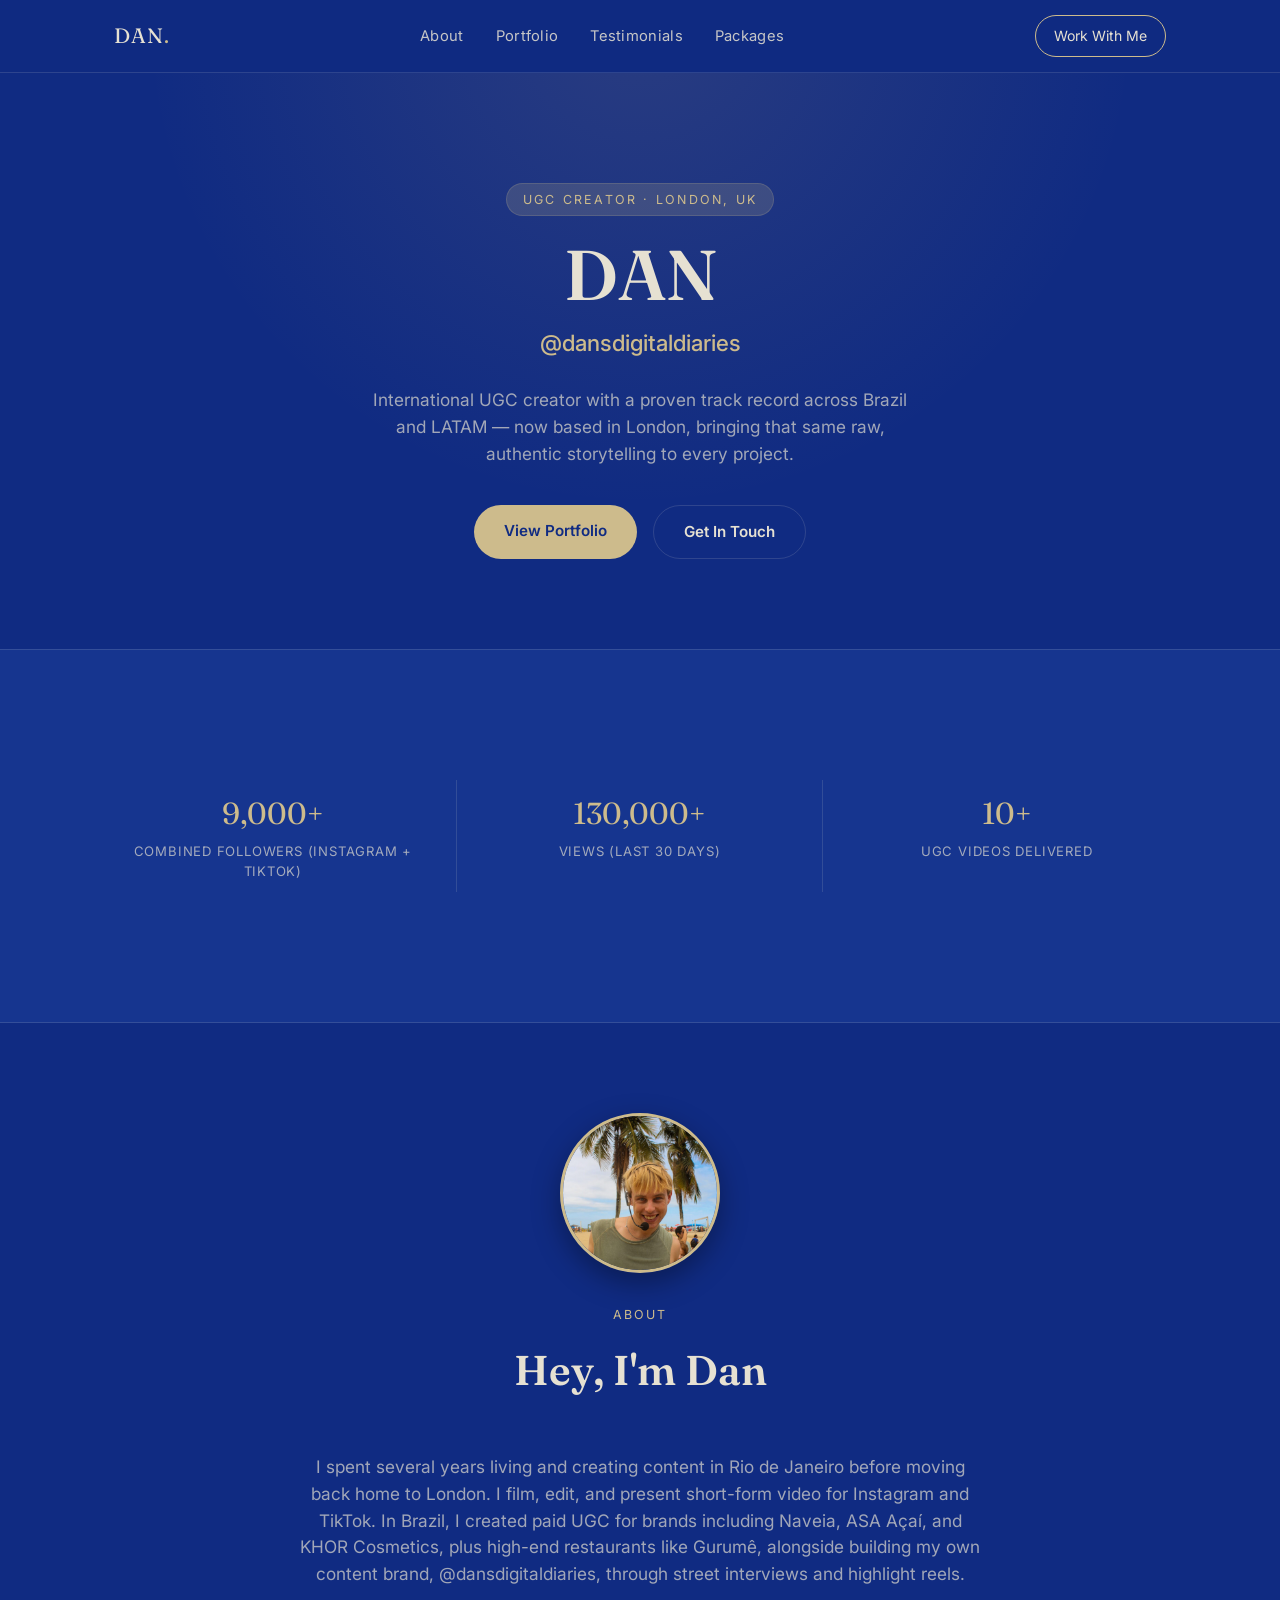
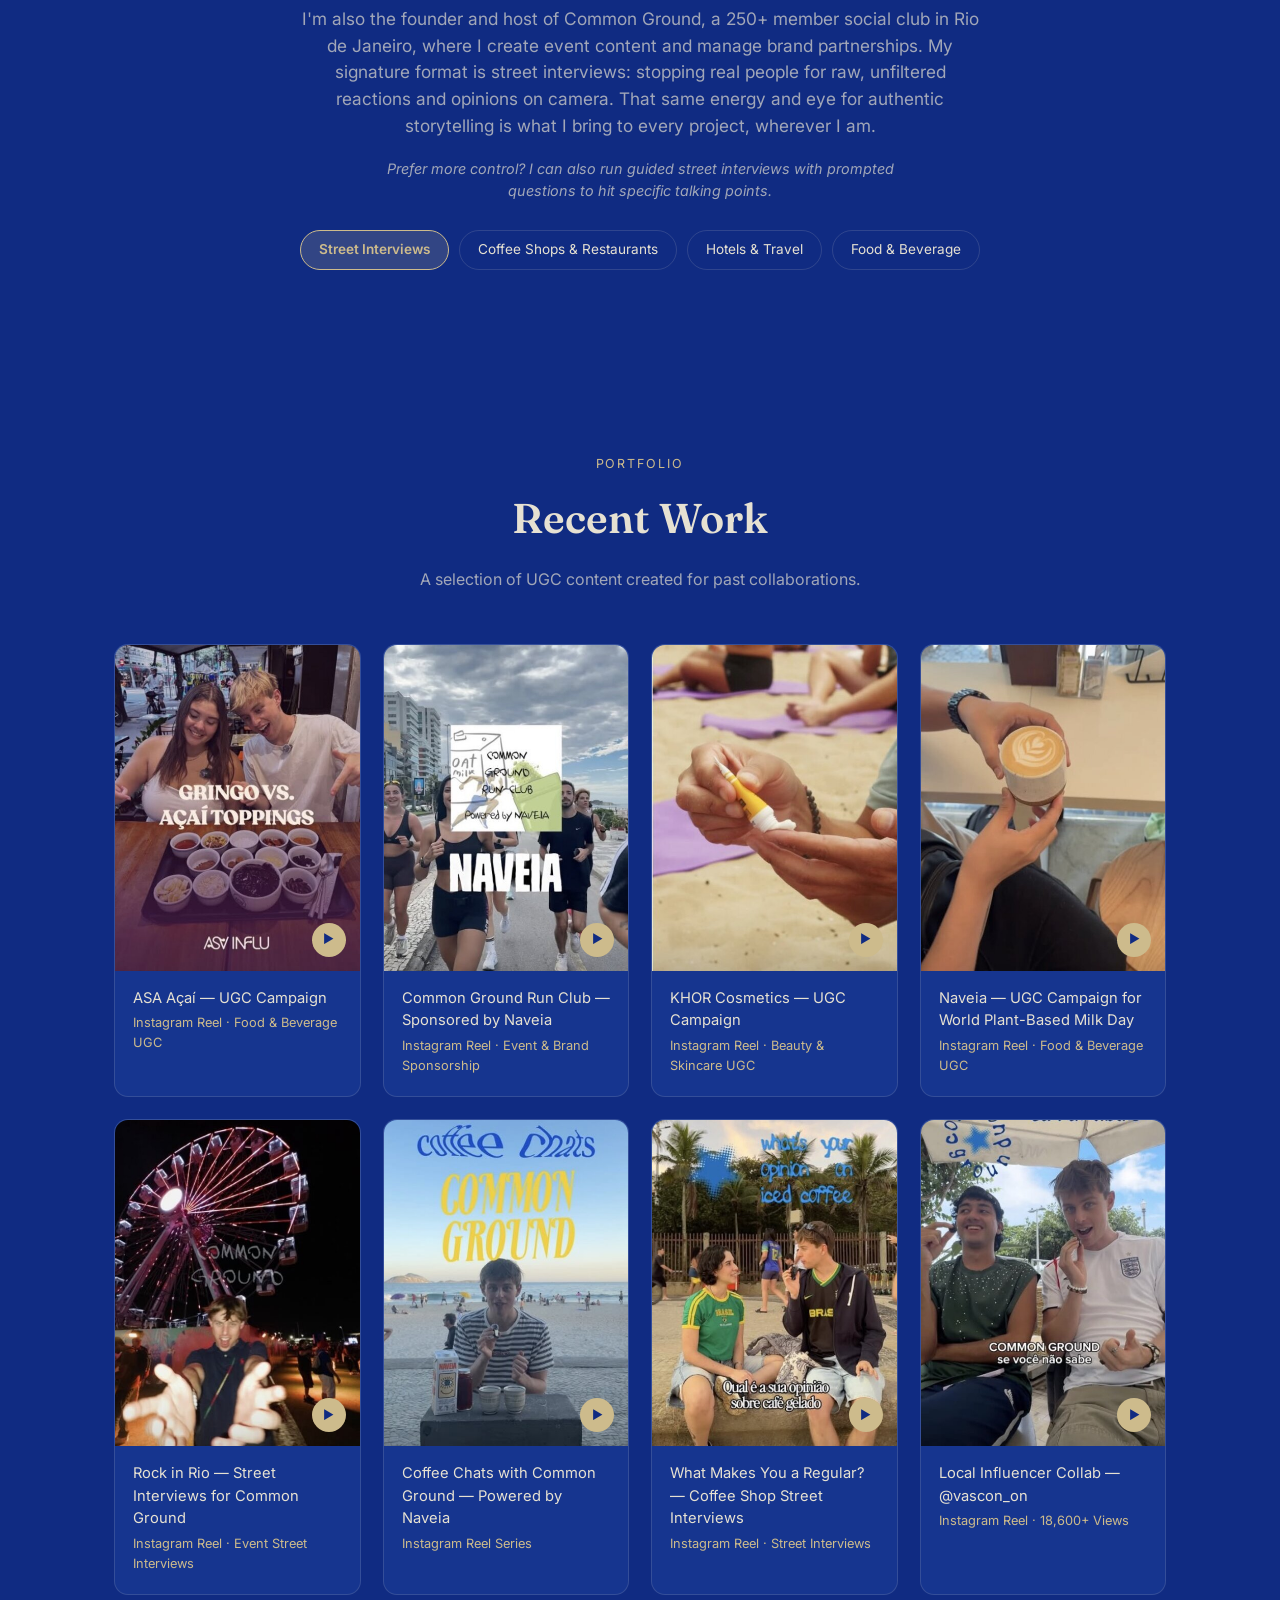
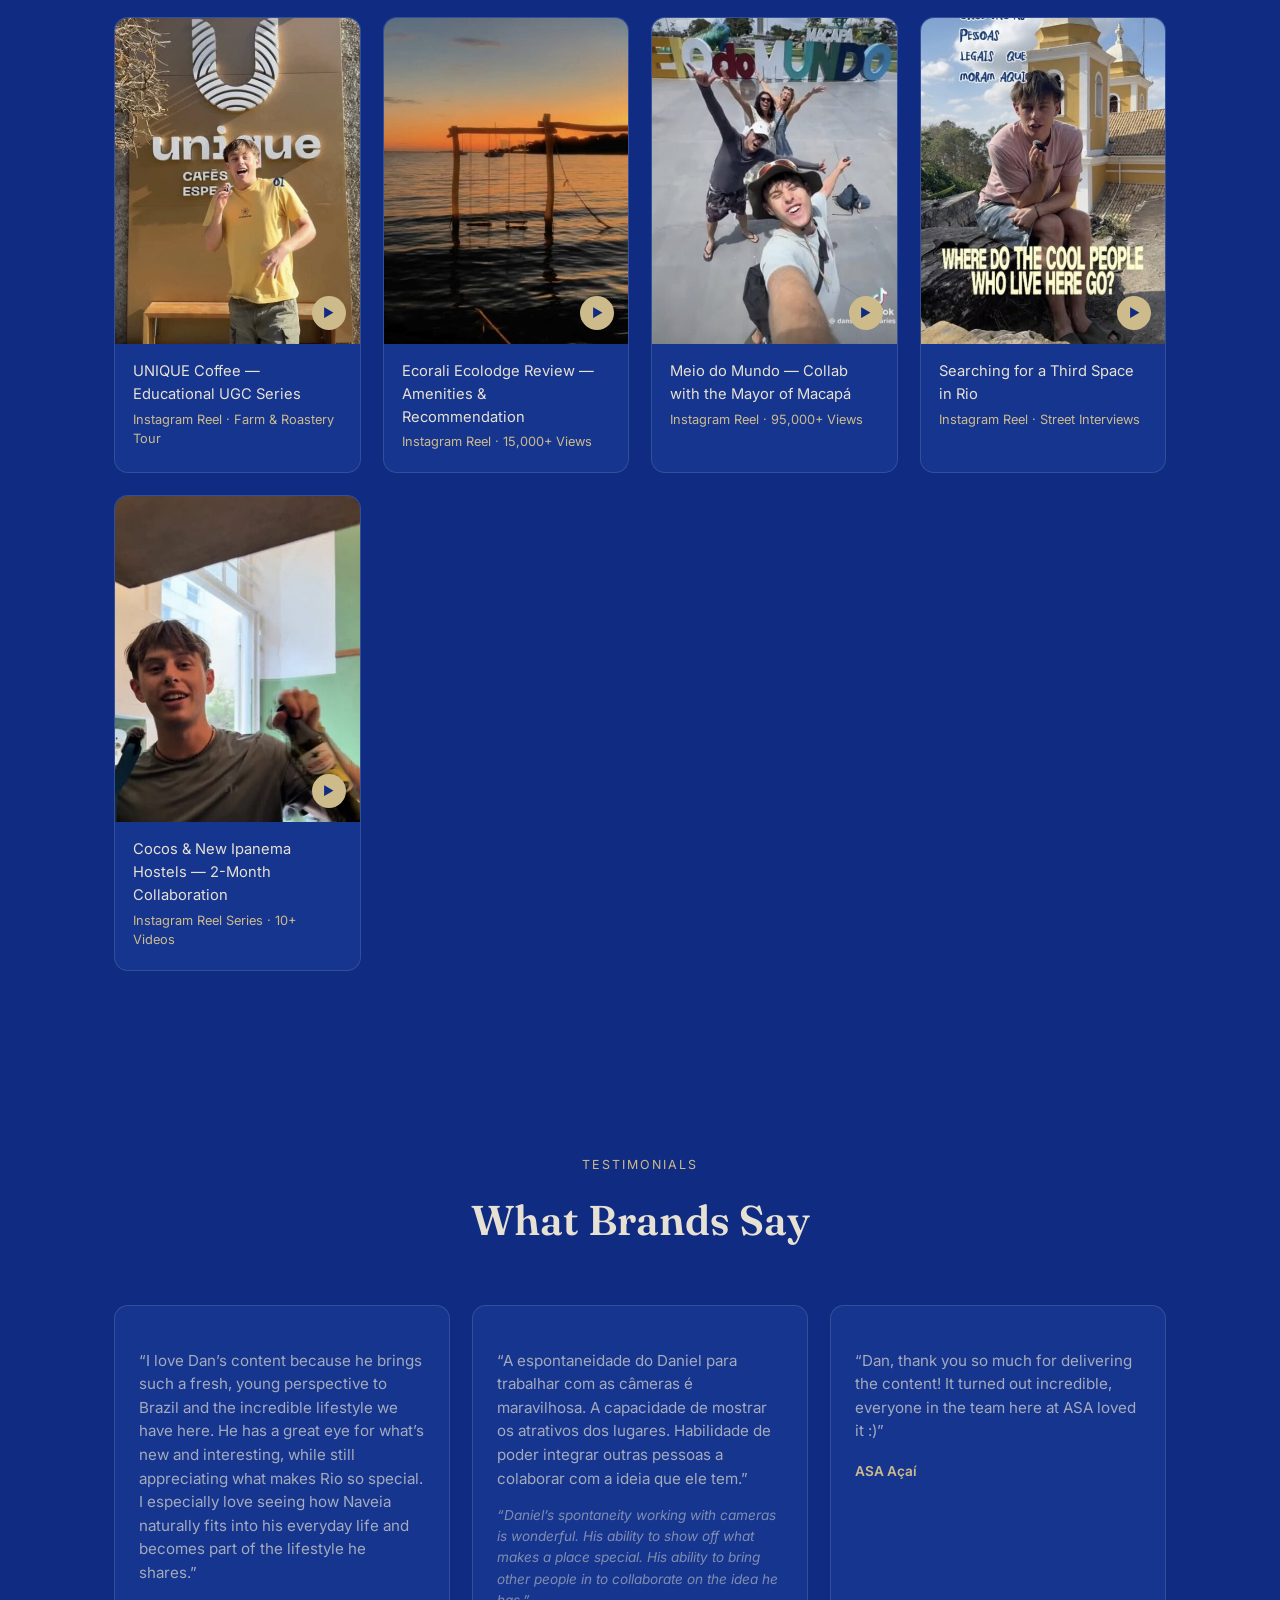
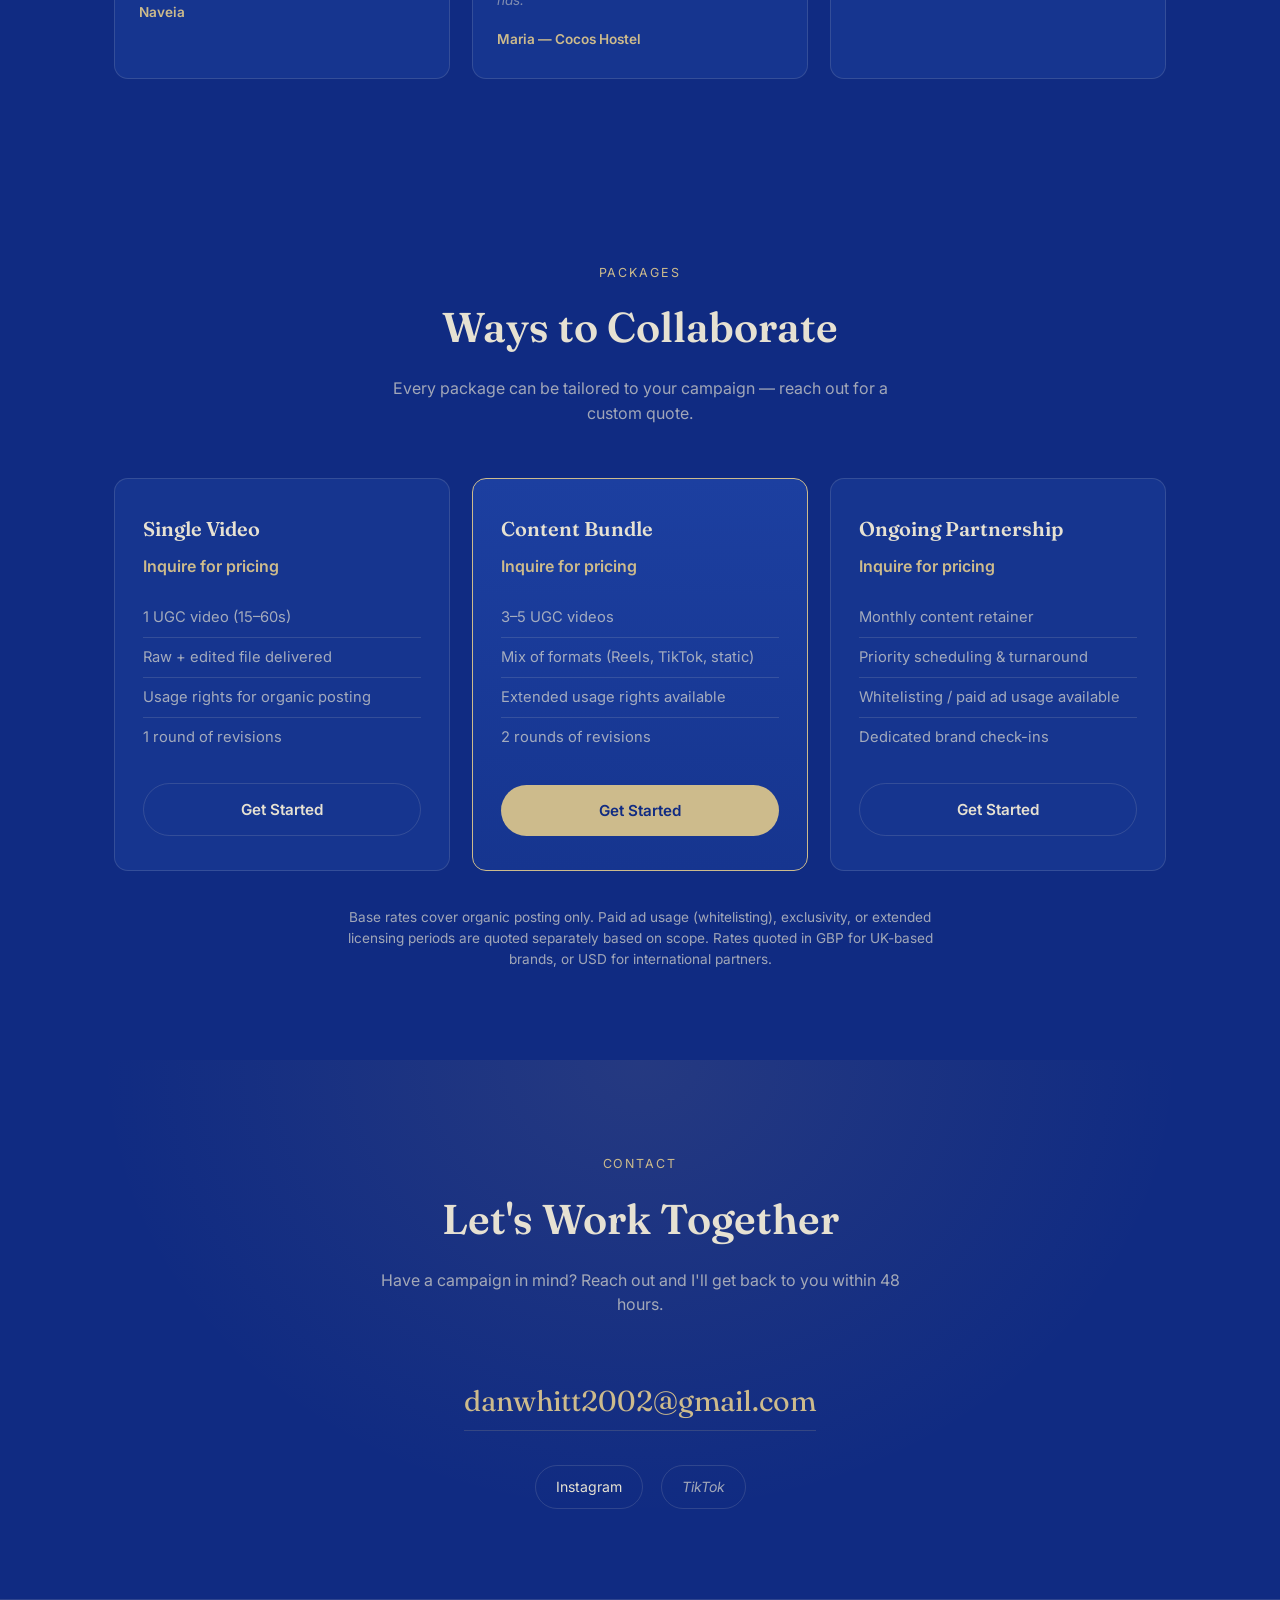
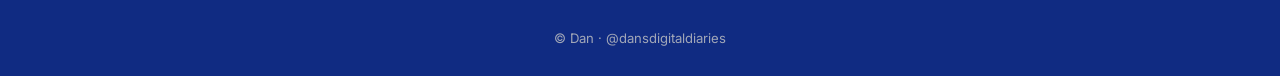
==== commit 50024ea8: "Remove low view-count metric from Naveia World Plant-Based Milk Day card Co-Authored-By: Claude Sonn" ====
--- a/index.html
+++ b/index.html
@@ -150,7 +150,7 @@
             </div>
             <div class="portfolio-info">
               <div class="cap">Naveia &mdash; UGC Campaign for World Plant-Based Milk Day</div>
-              <div class="meta">Instagram Reel &middot; 5,000+ Views</div>
+              <div class="meta">Instagram Reel &middot; Food &amp; Beverage UGC</div>
             </div>
           </a>
           <a class="portfolio-card" href="https://www.instagram.com/reel/Dc1n9Q_y5s_/?jplx=Yzd3ZXZlcWZxMjdy" target="_blank" rel="noopener">
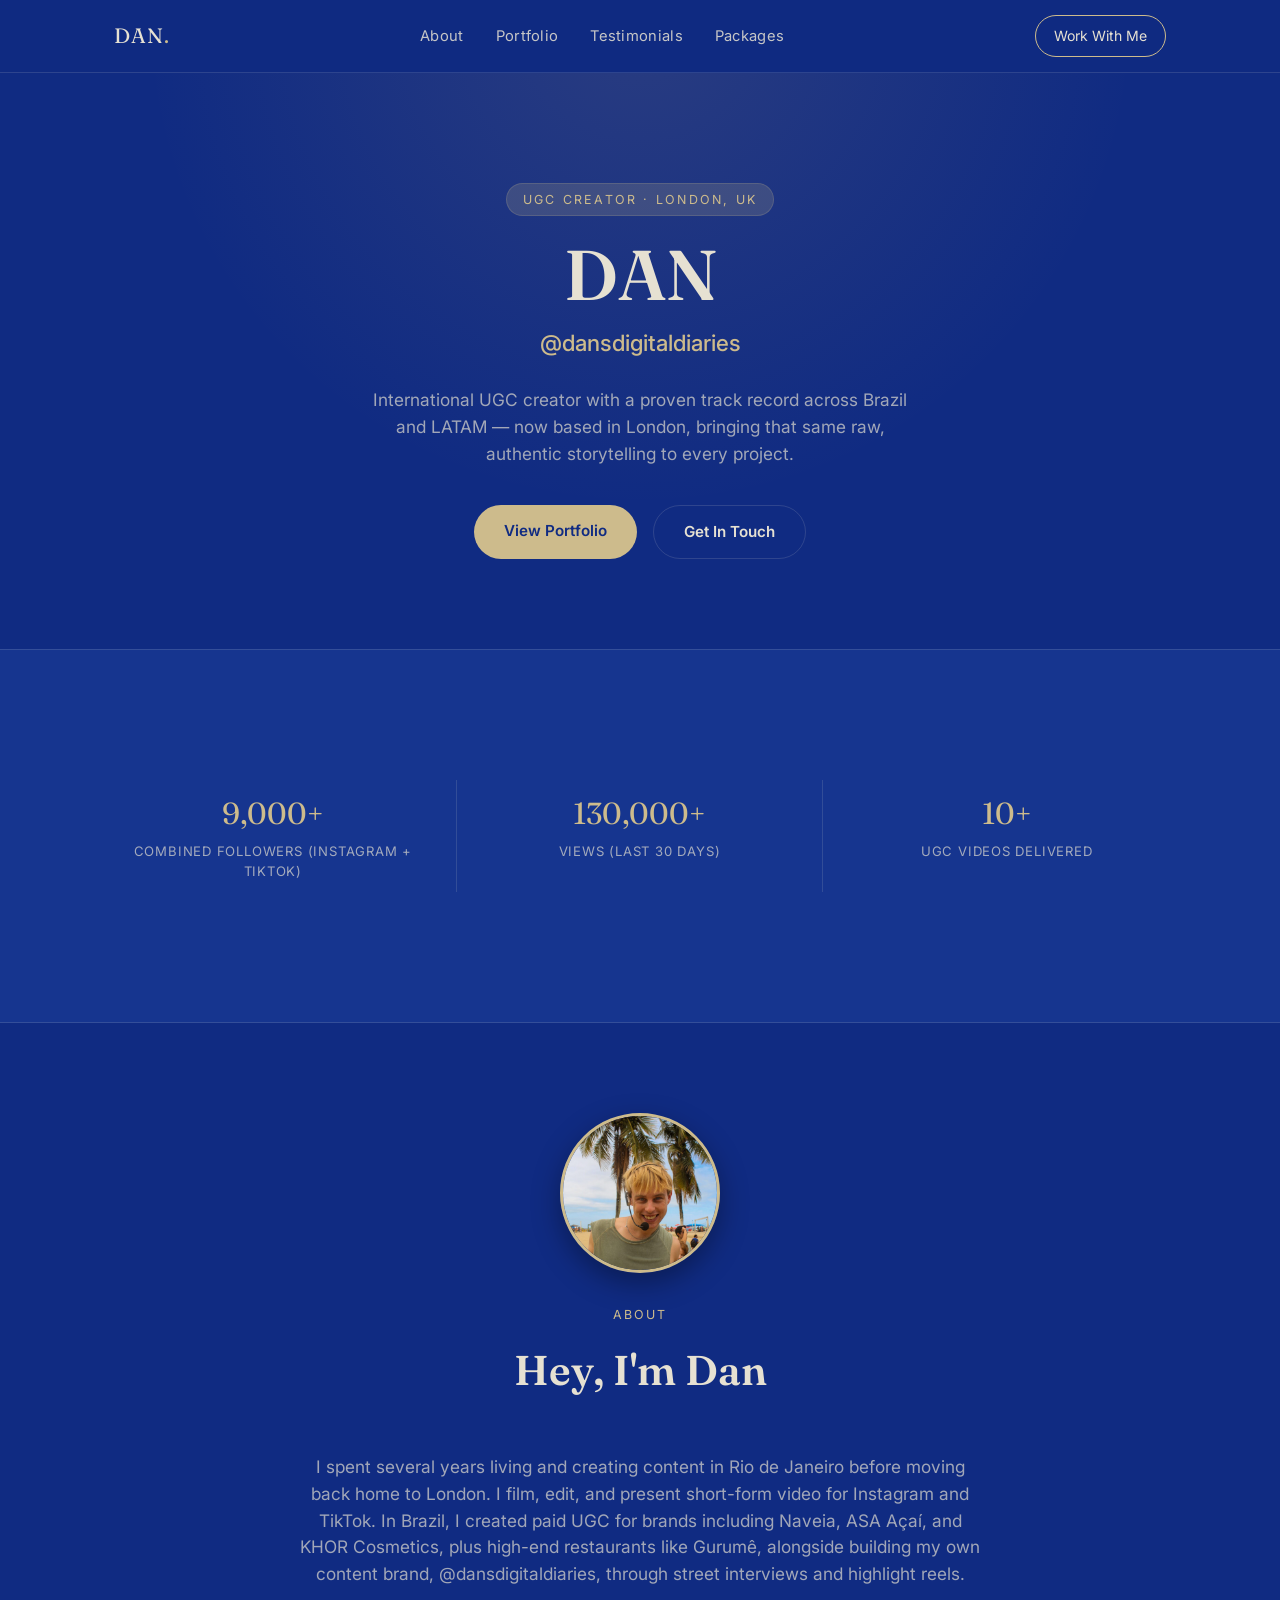
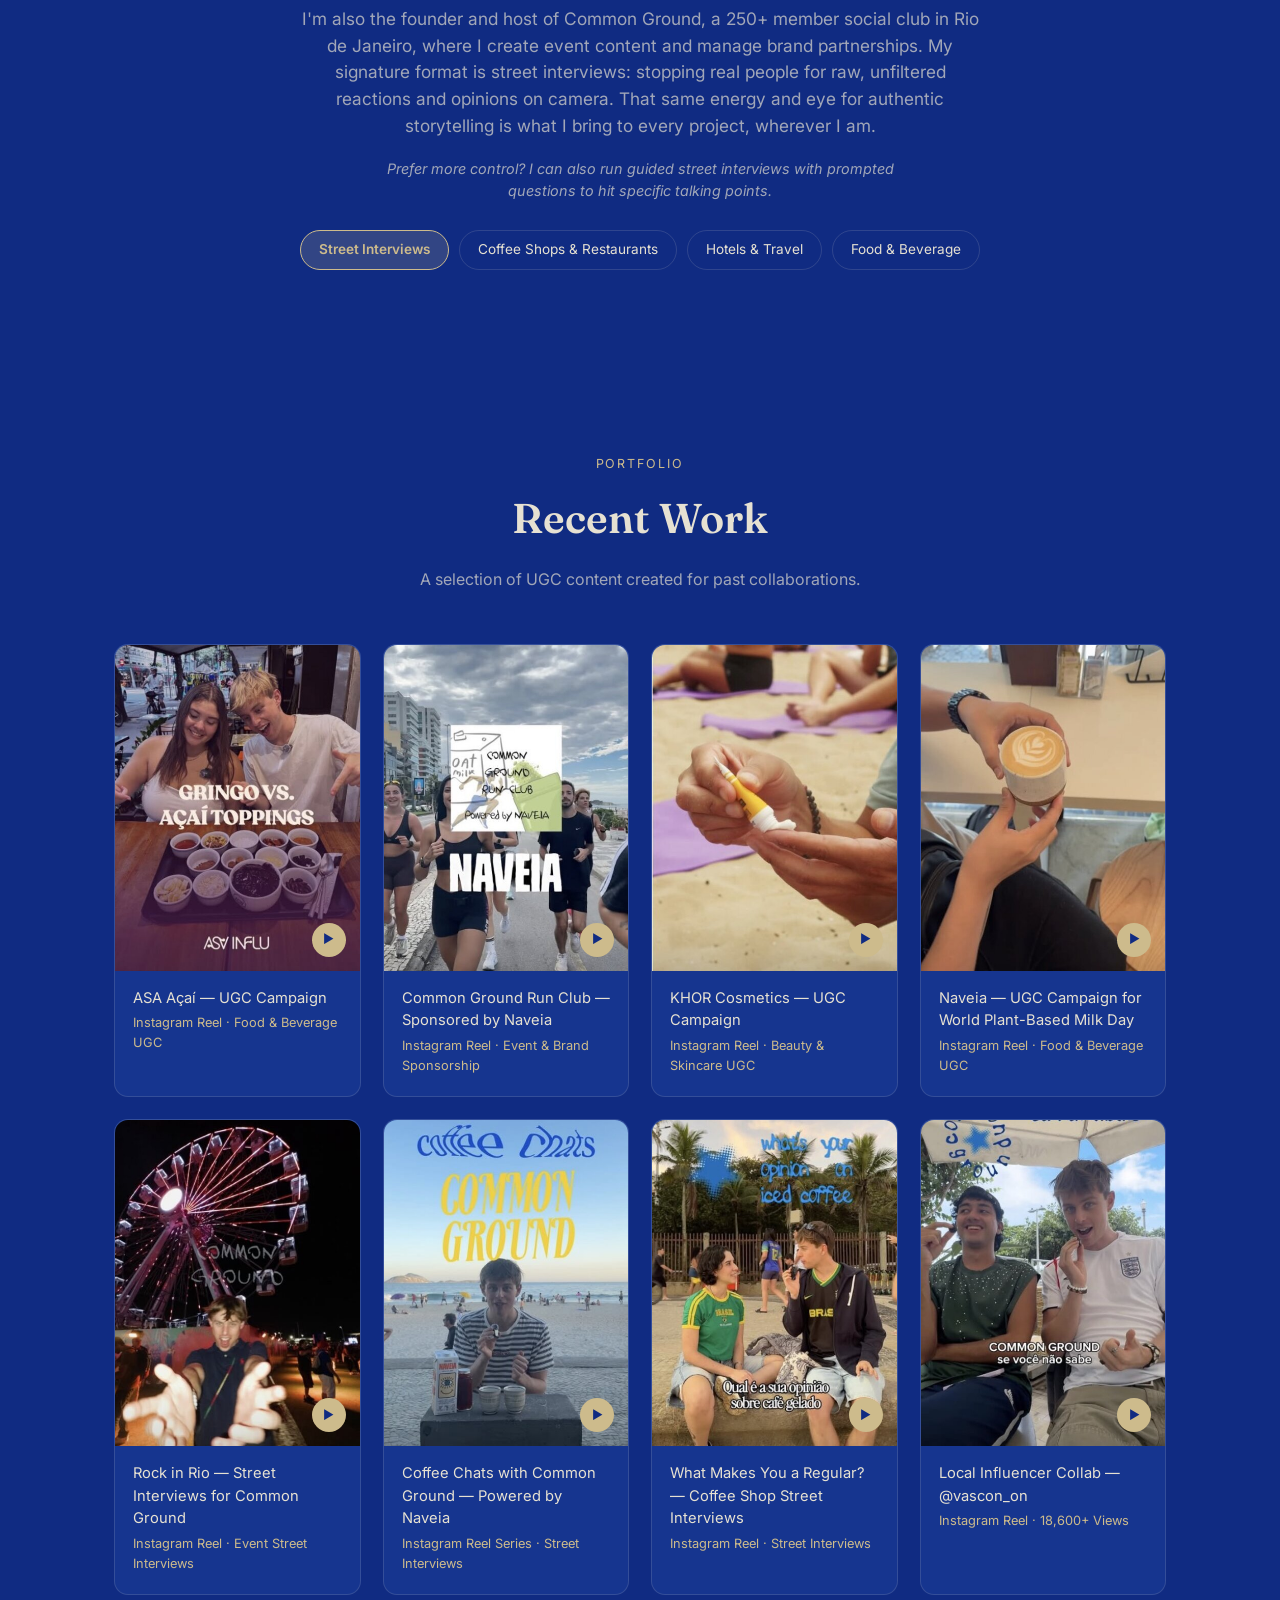
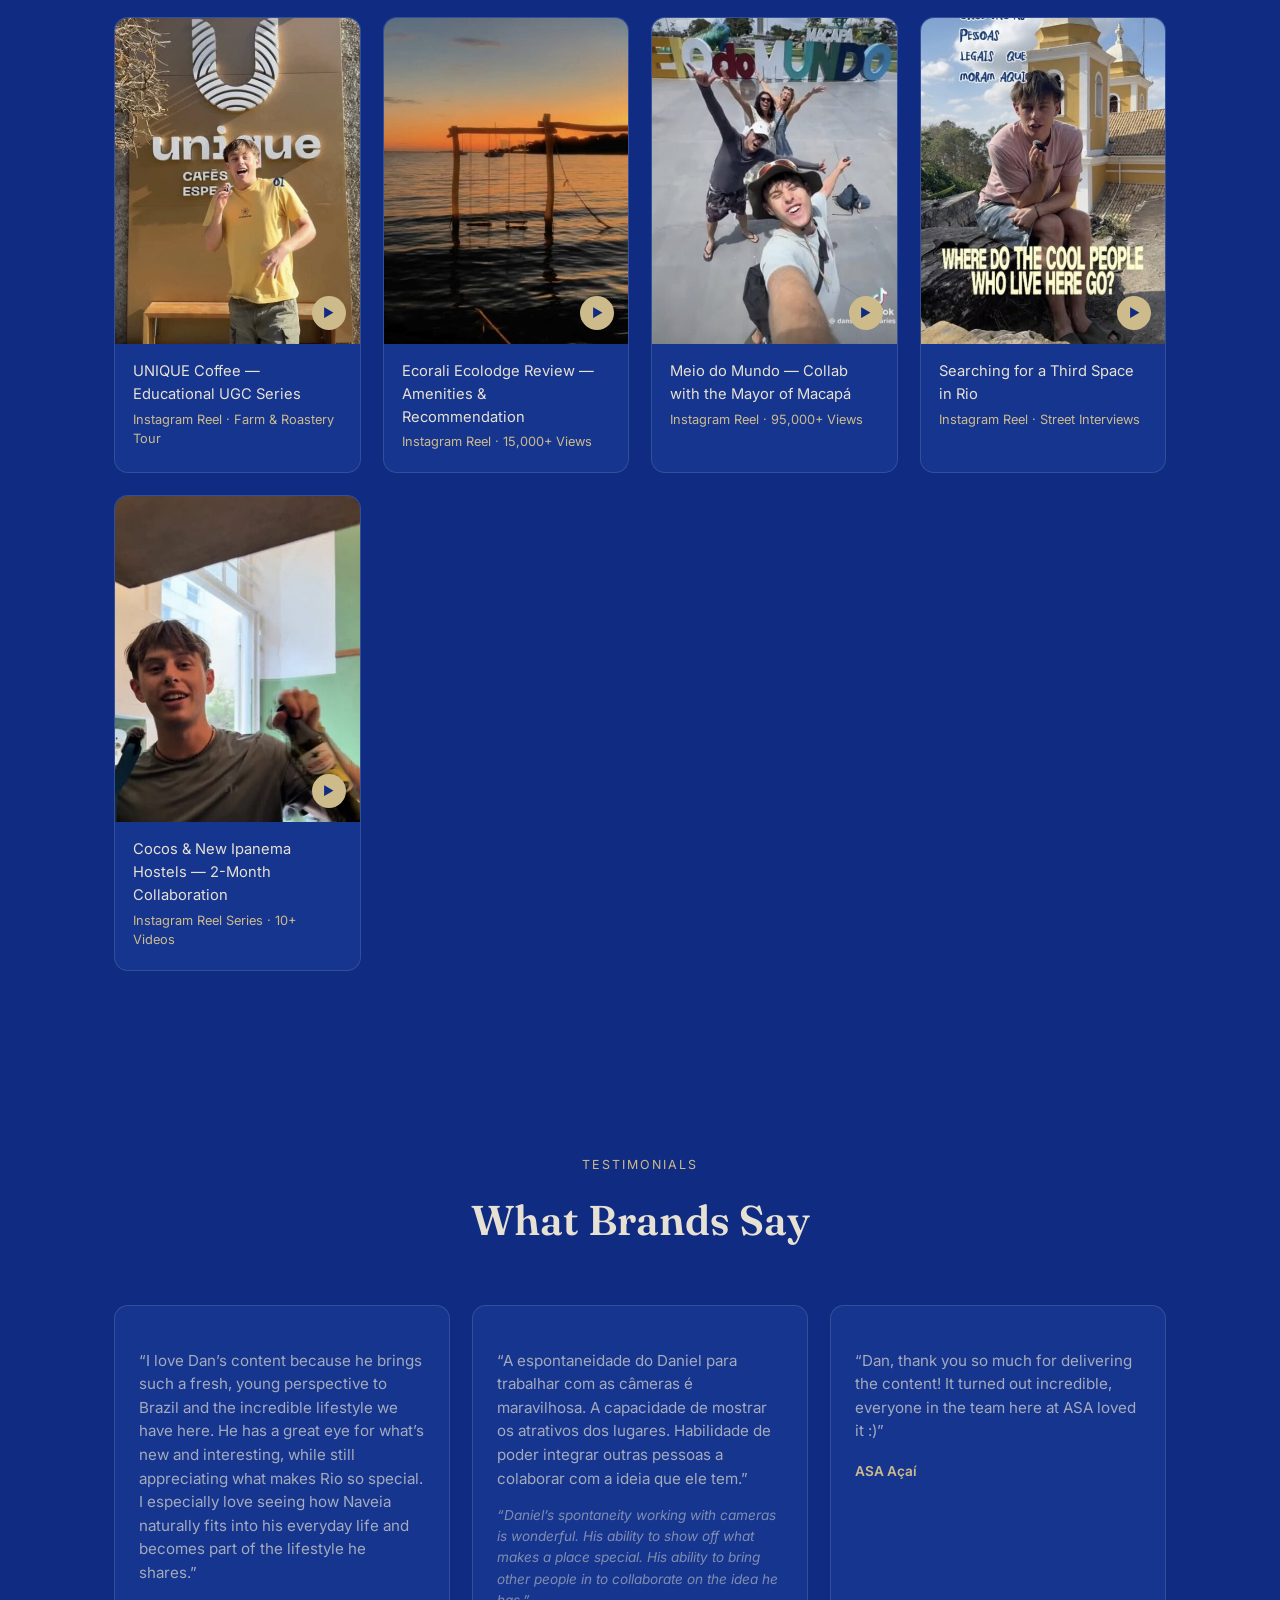
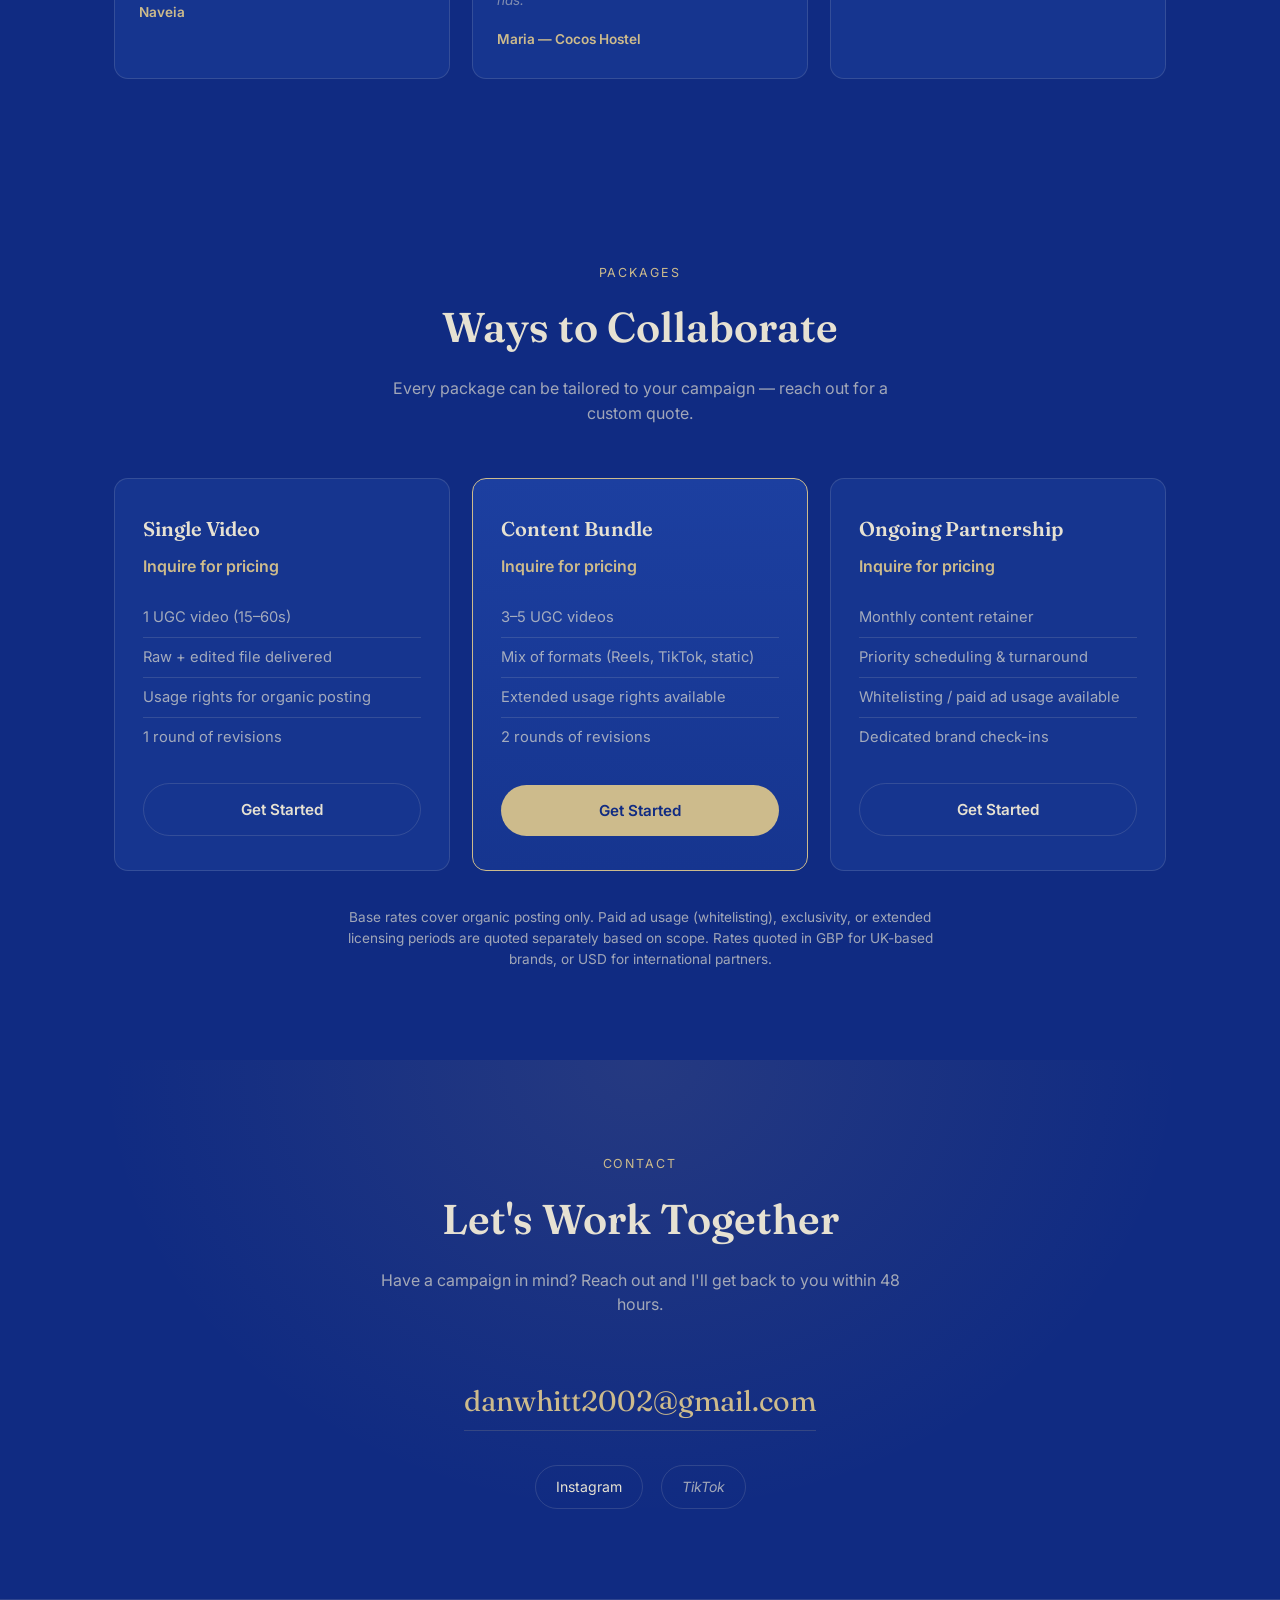
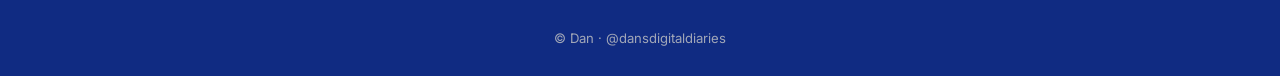
==== commit dfd66939: "Tag Coffee Chats card as a street interview format Co-Authored-By: Claude Sonnet 5 <noreply@anthropi" ====
--- a/index.html
+++ b/index.html
@@ -168,7 +168,7 @@
             </div>
             <div class="portfolio-info">
               <div class="cap">Coffee Chats with Common Ground &mdash; Powered by Naveia</div>
-              <div class="meta">Instagram Reel Series</div>
+              <div class="meta">Instagram Reel Series &middot; Street Interviews</div>
             </div>
           </a>
           <a class="portfolio-card" href="https://www.instagram.com/reel/DadVj8aSujp/?hvrq=eWVoeDluNDVndTc=" target="_blank" rel="noopener">
